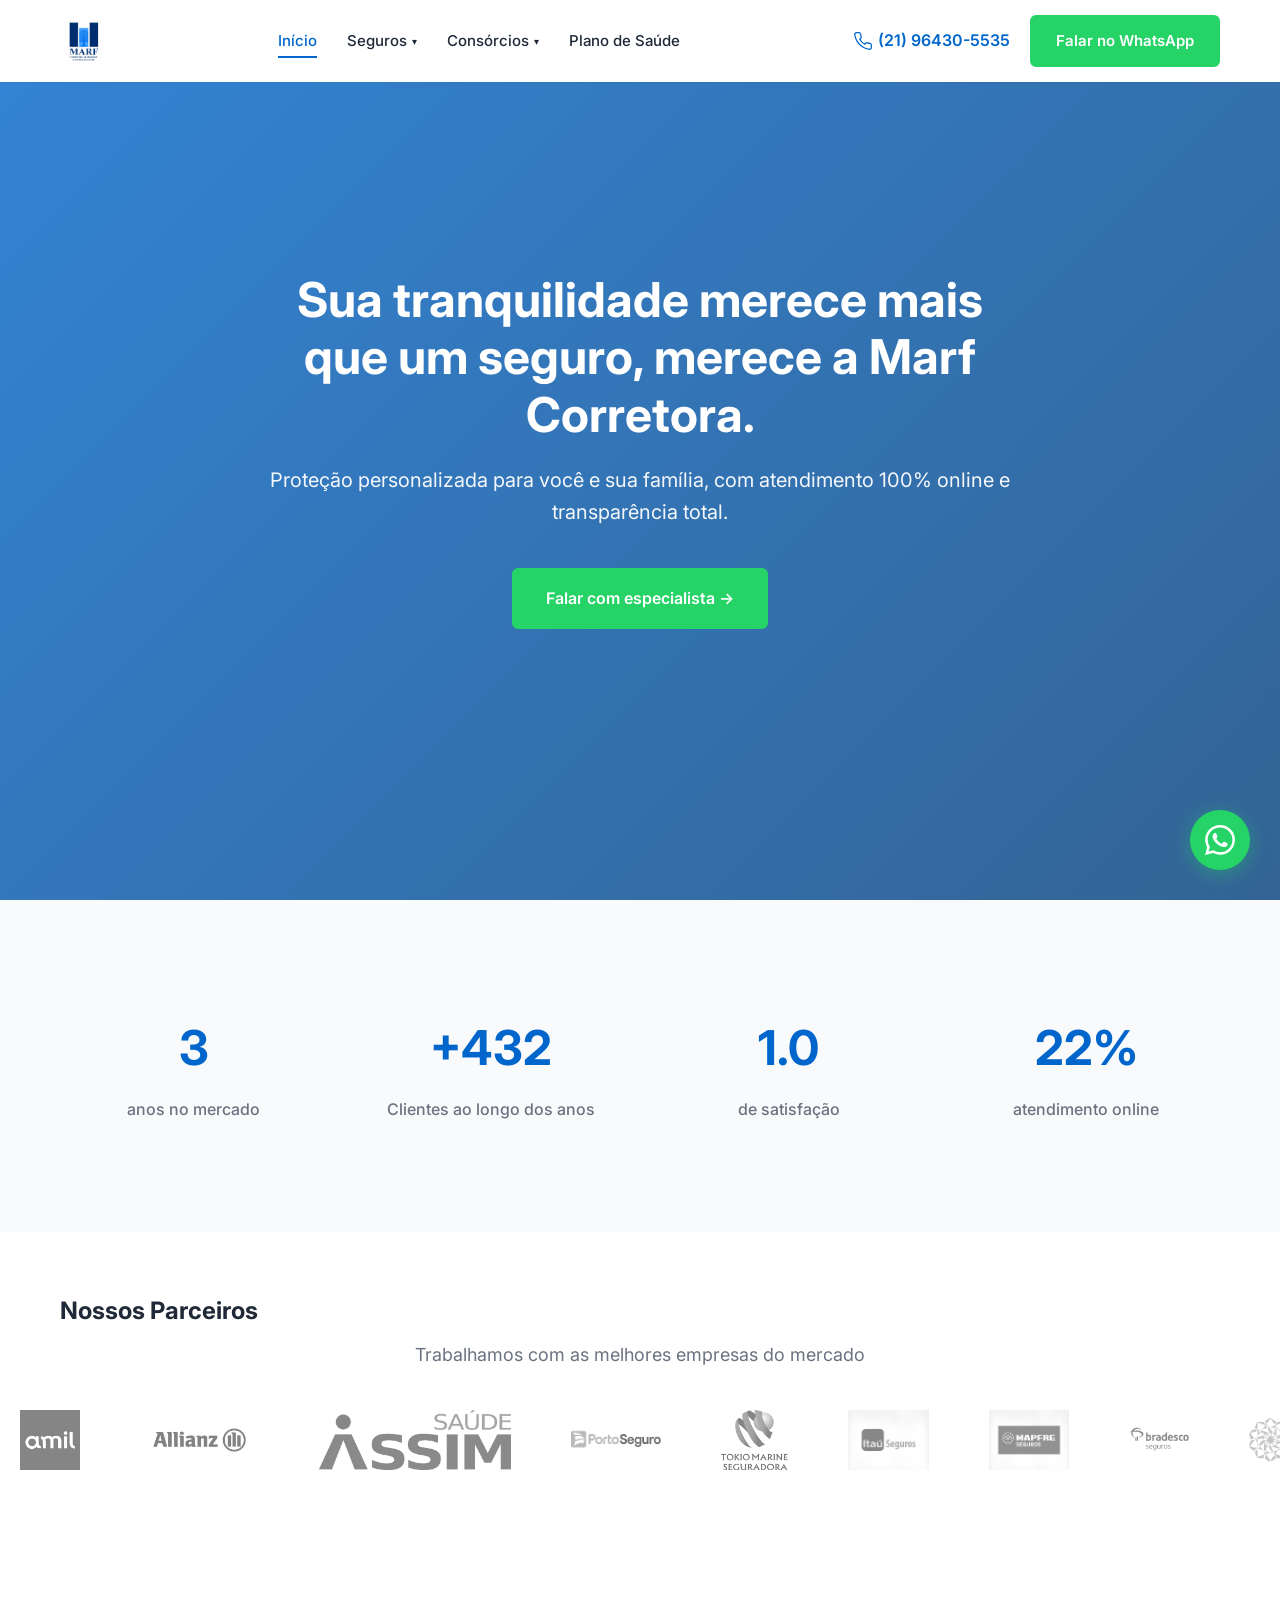
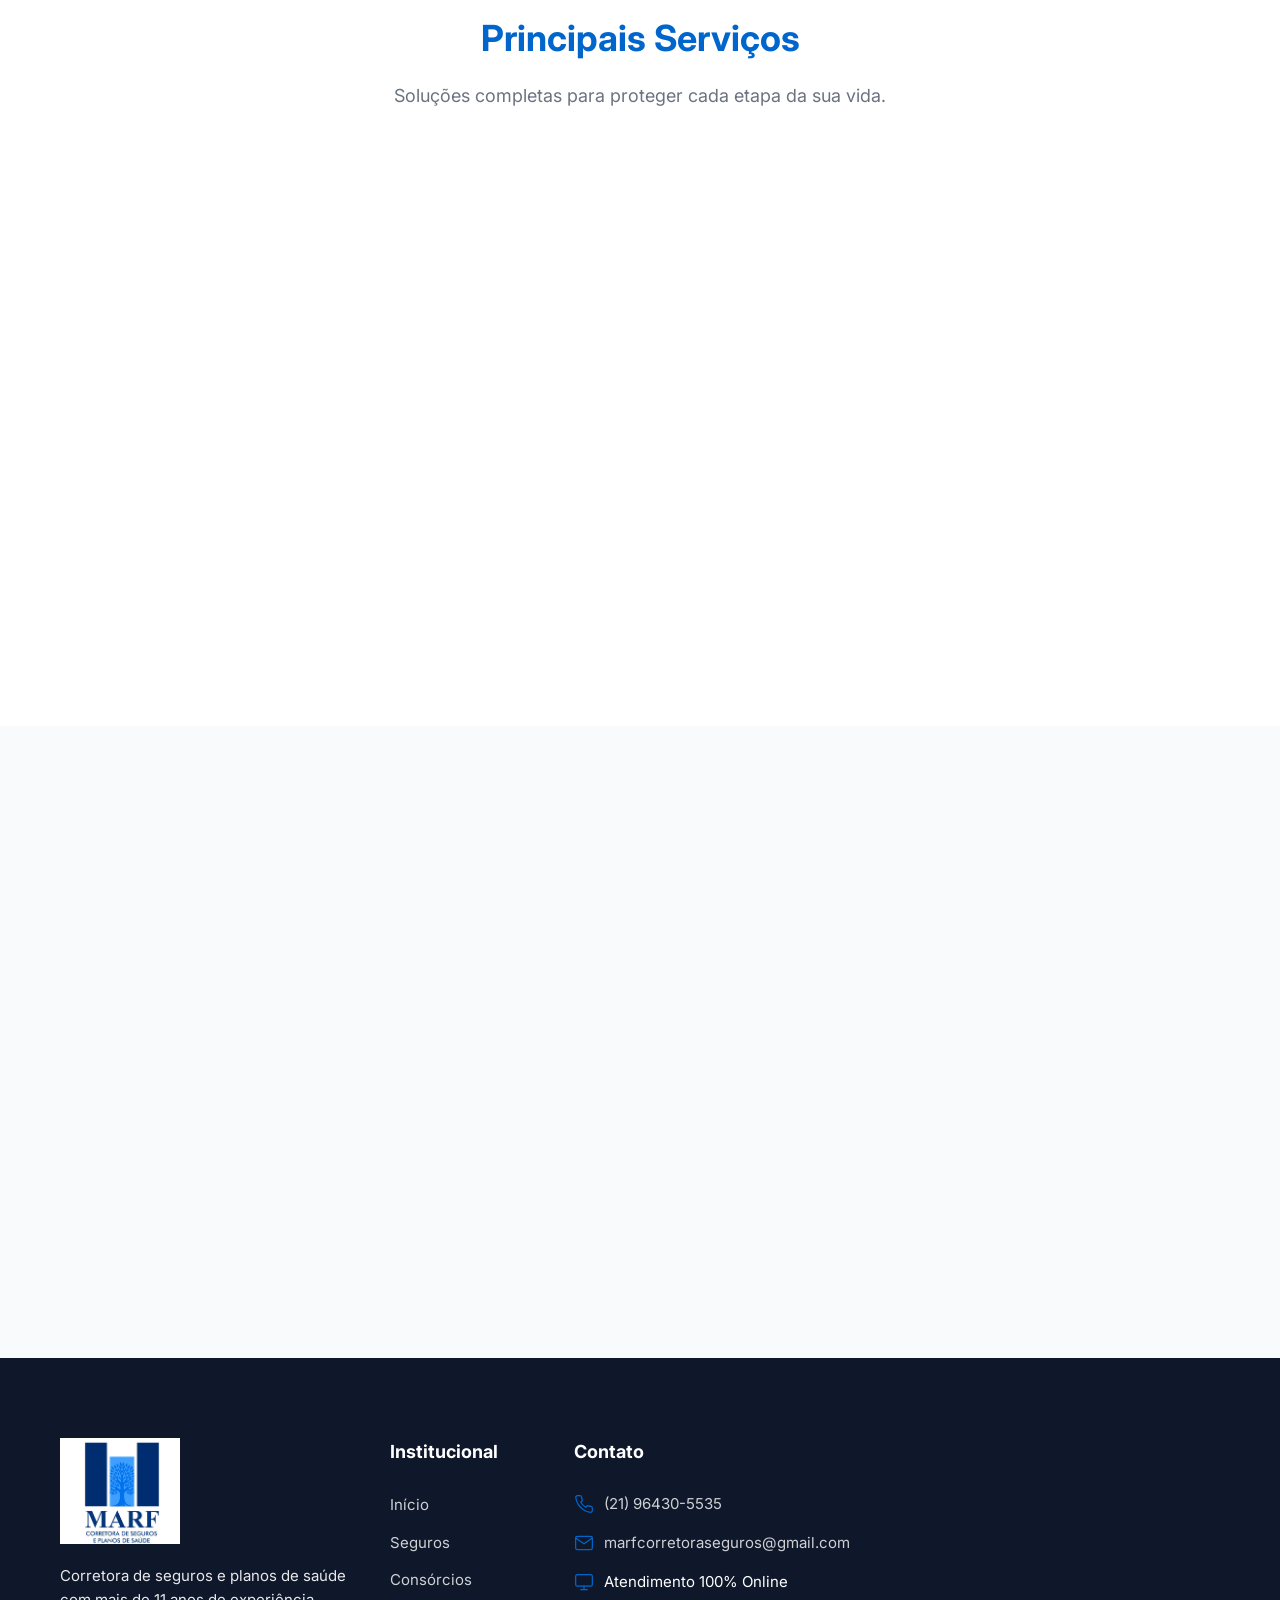
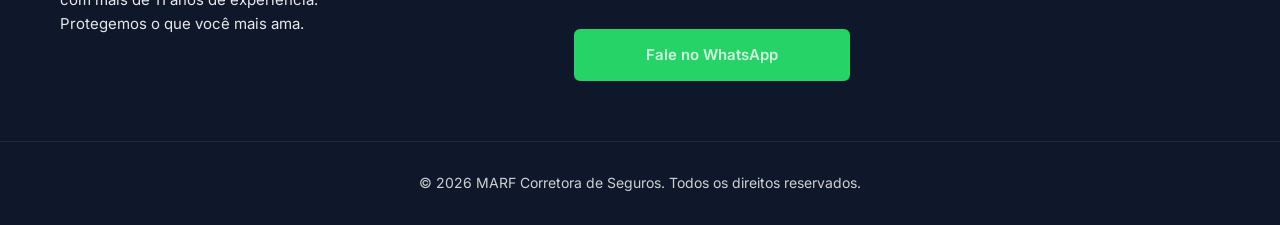
==== index.html @ c1956315 "Update print statement from 'Hello' to 'Goodbye'" ====
<!DOCTYPE html>
<html lang="pt-BR">
<head>
  <meta charset="UTF-8">
  <meta name="viewport" content="width=device-width, initial-scale=1.0">
  <meta name="description" content="MARF Corretora de Seguros - Proteção personalizada para você e sua família.">
  <title>MARF – Corretora de Seguros e Planos de Saúde</title>
  
  <!-- Favicons -->
  <link rel="icon" type="image/png" href="./favicons/favicon-96x96.png" sizes="96x96" />
  <link rel="icon" type="image/svg+xml" href="./favicons/favicon.svg" />
  <link rel="shortcut icon" href="./favicons/favicon.ico" />
  <link rel="apple-touch-icon" sizes="180x180" href="./favicons/apple-touch-icon.png" />
  <meta name="apple-mobile-web-app-title" content="MARF" />
  <link rel="manifest" href="./favicons/site.webmanifest" />
  
  <!-- Fonts & CSS -->
  <link rel="preconnect" href="https://fonts.googleapis.com">
  <link href="https://fonts.googleapis.com/css2?family=Inter:wght@400;500;600;700&display=swap" rel="stylesheet">
  <link rel="stylesheet" href="./style.css">
</head>
<body>

  <!-- ===== HEADER ===== -->
  <header class="header" id="main-header">
    <div class="header-container">
      <a href="./index.html" class="logo"><img src="./img/logo.png" alt="MARF Corretora de Seguros"></a>
      <nav class="main-nav">
        <ul class="nav-list">
          <li><a href="./index.html" class="active">Início</a></li>
          <li class="dropdown">
            <a href="#" class="dropdown-toggle">Seguros <span class="arrow">▾</span></a>
            <ul class="dropdown-menu">
              <li><a href="./seguros.html#auto">Auto</a></li>
              <li><a href="./seguros.html#moto">Moto</a></li>
              <li><a href="./seguros.html#residencial">Residencial</a></li>
              <li><a href="./seguros.html#vida">Vida</a></li>
            </ul>
          </li>
          <li class="dropdown">
            <a href="#" class="dropdown-toggle">Consórcios <span class="arrow">▾</span></a>
            <ul class="dropdown-menu">
              <li><a href="./consorcios.html#imoveis">Imóveis</a></li>
              <li><a href="./consorcios.html#automoveis">Automóveis</a></li>
              <li><a href="./consorcios.html#pesados">Pesados</a></li>
              <li><a href="./consorcios.html#servicos">Serviços</a></li>
            </ul>
          </li>
          <li><a href="./planos.html">Plano de Saúde</a></li>
        </ul>
      </nav>
      <div class="nav-actions">
        <a href="tel:+5521964305535" class="phone-link">
          <svg class="icon-svg small" viewBox="0 0 24 24"><path d="M22 16.92v3a2 2 0 0 1-2.18 2 19.79 19.79 0 0 1-8.63-3.07 19.5 19.5 0 0 1-6-6 19.79 19.79 0 0 1-3.07-8.67A2 2 0 0 1 4.11 2h3a2 2 0 0 1 2 1.72 12.84 12.84 0 0 0 .7 2.81 2 2 0 0 1-.45 2.11L8.09 9.91a16 16 0 0 0 6 6l1.27-1.27a2 2 0 0 1 2.11-.45 12.84 12.84 0 0 0 2.81.7A2 2 0 0 1 22 16.92z"/></svg>
          (21) 96430-5535
        </a>
        <a href="#" class="btn btn-whatsapp" data-wa>Falar no WhatsApp</a>
        <button class="hamburger" id="menu-toggle" aria-label="Menu"><span></span><span></span><span></span></button>
      </div>
    </div>
  </header>

  <!-- ===== HERO CAROUSEL ===== -->
  <section class="hero" id="hero">
    <div class="hero-carousel">
      <div class="carousel-slide active" style="background-image: url('https://images.unsplash.com/photo-1450101499163-c8848c66ca85?auto=format&fit=crop&w=1920&q=80');"></div>
      <div class="carousel-slide" style="background-image: url('https://images.unsplash.com/photo-1560518883-ce09059eeffa?auto=format&fit=crop&w=1920&q=80');"></div>
      <div class="carousel-slide" style="background-image: url('https://images.unsplash.com/photo-1576091160399-112ba8d25d1d?auto=format&fit=crop&w=1920&q=80');"></div>
    </div>
    <div class="hero-content">
      <h1>Sua tranquilidade merece mais que um seguro, merece a Marf Corretora.</h1>
      <p class="hero-sub">Proteção personalizada para você e sua família, com atendimento 100% online e transparência total.</p>
      <a href="#" class="btn btn-whatsapp btn-large" data-wa>Falar com especialista →</a>
    </div>
  </section>

  <!-- ===== STATS ===== -->
  <section class="section stats-section">
    <div class="container">
      <div class="stats-grid">
        <div class="stat-item animate-on-scroll"><span class="stat-number" data-count="11">0</span><span class="stat-label">anos no mercado</span></div>
        <div class="stat-item animate-on-scroll"><span class="stat-number" data-count="2000" data-prefix="+">0</span><span class="stat-label">Clientes ao longo dos anos</span></div>
        <div class="stat-item animate-on-scroll"><span class="stat-number" data-count="4.5">0</span><span class="stat-label">de satisfação</span></div>
        <div class="stat-item animate-on-scroll"><span class="stat-number" data-count="100" data-suffix="%">0</span><span class="stat-label">atendimento online</span></div>
      </div>
    </div>
  </section>

  <!-- ===== PARCEIROS CAROUSEL (CORRIGIDO: SEM DUPLICAÇÃO) ===== -->
  <section class="partners-section">
    <div class="container">
      <h2 class="animate-on-scroll" style="margin-bottom: 10px;">Nossos Parceiros</h2>
      <p class="section-sub animate-on-scroll" style="margin-bottom: 40px;">Trabalhamos com as melhores empresas do mercado</p>
    </div>
    <div class="partners-track">
      <!-- PRIMEIRA FILEIRA (16 logos) -->
      <img src="./img/parceiro-1.avif" alt="Parceiro 1" class="partner-logo" loading="lazy">
      <img src="./img/parceiro-2.avif" alt="Parceiro 2" class="partner-logo" loading="lazy">
      <img src="./img/parceiro-3.avif" alt="Parceiro 3" class="partner-logo" loading="lazy">
      <img src="./img/parceiro-4.avif" alt="Parceiro 4" class="partner-logo" loading="lazy">
      <img src="./img/parceiro-5.avif" alt="Parceiro 5" class="partner-logo" loading="lazy">
      <img src="./img/parceiro-6.avif" alt="Parceiro 6" class="partner-logo" loading="lazy">
      <img src="./img/parceiro-7.avif" alt="Parceiro 7" class="partner-logo" loading="lazy">
      <img src="./img/parceiro-8.avif" alt="Parceiro 8" class="partner-logo" loading="lazy">
      <img src="./img/parceiro-9.avif" alt="Parceiro 9" class="partner-logo" loading="lazy">
      <img src="./img/parceiro-10.avif" alt="Parceiro 10" class="partner-logo" loading="lazy">
      <img src="./img/parceiro-11.avif" alt="Parceiro 11" class="partner-logo" loading="lazy">
      <img src="./img/parceiro-12.avif" alt="Parceiro 12" class="partner-logo" loading="lazy">
      <img src="./img/parceiro-13.avif" alt="Parceiro 13" class="partner-logo" loading="lazy">
      <img src="./img/parceiro-14.avif" alt="Parceiro 14" class="partner-logo" loading="lazy">
      <img src="./img/parceiro-15.avif" alt="Parceiro 15" class="partner-logo" loading="lazy">
      <img src="./img/parceiro-16.avif" alt="Parceiro 16" class="partner-logo" loading="lazy">
      
      <!-- SEGUNDA FILEIRA DUPLICADA (Para o loop infinito funcionar) -->
      <img src="./img/parceiro-1.avif" alt="Parceiro 1" class="partner-logo" loading="lazy">
      <img src="./img/parceiro-2.avif" alt="Parceiro 2" class="partner-logo" loading="lazy">
      <img src="./img/parceiro-3.avif" alt="Parceiro 3" class="partner-logo" loading="lazy">
      <img src="./img/parceiro-4.avif" alt="Parceiro 4" class="partner-logo" loading="lazy">
      <img src="./img/parceiro-5.avif" alt="Parceiro 5" class="partner-logo" loading="lazy">
      <img src="./img/parceiro-6.avif" alt="Parceiro 6" class="partner-logo" loading="lazy">
      <img src="./img/parceiro-7.avif" alt="Parceiro 7" class="partner-logo" loading="lazy">
      <img src="./img/parceiro-8.avif" alt="Parceiro 8" class="partner-logo" loading="lazy">
      <img src="./img/parceiro-9.avif" alt="Parceiro 9" class="partner-logo" loading="lazy">
      <img src="./img/parceiro-10.avif" alt="Parceiro 10" class="partner-logo" loading="lazy">
      <img src="./img/parceiro-11.avif" alt="Parceiro 11" class="partner-logo" loading="lazy">
      <img src="./img/parceiro-12.avif" alt="Parceiro 12" class="partner-logo" loading="lazy">
      <img src="./img/parceiro-13.avif" alt="Parceiro 13" class="partner-logo" loading="lazy">
      <img src="./img/parceiro-14.avif" alt="Parceiro 14" class="partner-logo" loading="lazy">
      <img src="./img/parceiro-15.avif" alt="Parceiro 15" class="partner-logo" loading="lazy">
      <img src="./img/parceiro-16.avif" alt="Parceiro 16" class="partner-logo" loading="lazy">
    </div>
  </section>

  <!-- ===== PRINCIPAIS SERVIÇOS ===== -->
  <section class="section">
    <div class="container">
      <h2 class="animate-on-scroll">Principais Serviços</h2>
      <p class="section-sub animate-on-scroll">Soluções completas para proteger cada etapa da sua vida.</p>
      <div class="services-grid">
        <div class="service-card animate-on-scroll">
          <img src="https://images.unsplash.com/photo-1450101499163-c8848c66ca85?auto=format&fit=crop&w=600&q=80" alt="Seguros" class="service-card-img">
          <div class="service-card-content">
            <h3>Seguros</h3>
            <p>Proteção completa para seu patrimônio, família e negócios com as melhores coberturas do mercado.</p>
            <a href="./seguros.html" class="btn btn-outline btn-small">Conhecer Seguros</a>
          </div>
        </div>
        <div class="service-card animate-on-scroll">
          <img src="https://images.unsplash.com/photo-1576091160399-112ba8d25d1d?auto=format&fit=crop&w=600&q=80" alt="Planos de Saúde" class="service-card-img">
          <div class="service-card-content">
            <h3>Planos de Saúde</h3>
            <p>As melhores operadoras do mercado com planos individuais, familiares e empresariais sob medida.</p>
            <a href="./planos.html" class="btn btn-outline btn-small">Conhecer Planos</a>
          </div>
        </div>
        <div class="service-card animate-on-scroll">
          <img src="https://images.unsplash.com/photo-1560518883-ce09059eeffa?auto=format&fit=crop&w=600&q=80" alt="Consórcios" class="service-card-img">
          <div class="service-card-content">
            <h3>Consórcios</h3>
            <p>Realize seus sonhos de forma planejada, sem juros e com as melhores administradoras do país.</p>
            <a href="./consorcios.html" class="btn btn-outline btn-small">Conhecer Consórcios</a>
          </div>
        </div>
      </div>
    </div>
  </section>

  <!-- ===== NOSSOS PRODUTOS ===== -->
  <section class="section" style="background: var(--bg-light);">
    <div class="container">
      <h2 class="animate-on-scroll">Nossos Produtos</h2>
      <div class="products-grid">
        <div class="product-card animate-on-scroll">
          <img src="https://images.unsplash.com/photo-1549317661-bd32c8ce0db2?auto=format&fit=crop&w=400&q=80" alt="Auto">
          <div class="product-card-body">
            <h3>Auto</h3>
            <p>Proteção para carros de todos os anos.</p>
            <a href="./seguros.html#auto" class="btn btn-outline btn-small">Saiba mais</a>
          </div>
        </div>
        <div class="product-card animate-on-scroll">
          <img src="https://images.unsplash.com/photo-1558981403-c5f9899a28bc?auto=format&fit=crop&w=400&q=80" alt="Moto">
          <div class="product-card-body">
            <h3>Motos</h3>
            <p>Especialistas em proteção para duas rodas.</p>
            <a href="./seguros.html#moto" class="btn btn-outline btn-small">Saiba mais</a>
          </div>
        </div>
        <div class="product-card animate-on-scroll">
          <img src="https://images.unsplash.com/photo-1560518883-ce09059eeffa?auto=format&fit=crop&w=400&q=80" alt="Imóveis">
          <div class="product-card-body">
            <h3>Consórcio Imóveis</h3>
            <p>Formação de patrimônio sem juros.</p>
            <a href="./consorcios.html#imoveis" class="btn btn-outline btn-small">Saiba mais</a>
          </div>
        </div>
        <div class="product-card animate-on-scroll">
          <img src="https://images.unsplash.com/photo-1576091160399-112ba8d25d1d?auto=format&fit=crop&w=400&q=80" alt="Saúde">
          <div class="product-card-body">
            <h3>Planos de Saúde</h3>
            <p>Cuidado completo com sua família.</p>
            <a href="./planos.html" class="btn btn-outline btn-small">Saiba mais</a>
          </div>
        </div>
      </div>
    </div>
  </section>

  <!-- ===== FOOTER ===== -->
  <footer class="footer">
    <div class="footer-container">
      <div class="footer-col">
        <img src="./img/logo-white.png" alt="MARF" width="120" height="40" style="margin-bottom: 20px;">
        <p class="footer-desc">Corretora de seguros e planos de saúde com mais de 11 anos de experiência. Protegemos o que você mais ama.</p>
      </div>
      <div class="footer-col">
        <h4>Institucional</h4>
        <ul>
          <li><a href="./index.html">Início</a></li>
          <li><a href="./seguros.html">Seguros</a></li>
          <li><a href="./consorcios.html">Consórcios</a></li>
        </ul>
      </div>
      <div class="footer-col">
        <h4>Contato</h4>
        <ul class="footer-contact">
          <li>
            <svg class="icon-svg small" viewBox="0 0 24 24" stroke="white"><path d="M22 16.92v3a2 2 0 0 1-2.18 2 19.79 19.79 0 0 1-8.63-3.07 19.5 19.5 0 0 1-6-6 19.79 19.79 0 0 1-3.07-8.67A2 2 0 0 1 4.11 2h3a2 2 0 0 1 2 1.72 12.84 12.84 0 0 0 .7 2.81 2 2 0 0 1-.45 2.11L8.09 9.91a16 16 0 0 0 6 6l1.27-1.27a2 2 0 0 1 2.11-.45 12.84 12.84 0 0 0 2.81.7A2 2 0 0 1 22 16.92z"/></svg>
            <a href="tel:+5521964305535">(21) 96430-5535</a>
          </li>
          <li>
            <svg class="icon-svg small" viewBox="0 0 24 24" stroke="white"><path d="M4 4h16c1.1 0 2 .9 2 2v12c0 1.1-.9 2-2 2H4c-1.1 0-2-.9-2-2V6c0-1.1.9-2 2-2z"/><polyline points="22,6 12,13 2,6"/></svg>
            <a href="mailto:marfcorretoraseguros@gmail.com">marfcorretoraseguros@gmail.com</a>
          </li>
          <li>
            <svg class="icon-svg small" viewBox="0 0 24 24" stroke="white"><rect x="2" y="3" width="20" height="14" rx="2" ry="2"/><line x1="8" y1="21" x2="16" y2="21"/><line x1="12" y1="17" x2="12" y2="21"/></svg>
            <span>Atendimento 100% Online</span>
          </li>
        </ul>
        <a href="#" class="btn btn-whatsapp" data-wa style="margin-top: 20px; width: 100%;">Fale no WhatsApp</a>
      </div>
    </div>
    <div class="footer-bottom"><p>© 2026 MARF Corretora de Seguros. Todos os direitos reservados.</p></div>
  </footer>

  <!-- ===== WHATSAPP FLOAT ===== -->
  <a href="#" class="wa-float" id="wa-float" aria-label="Falar no WhatsApp">
    <svg width="30" height="30" viewBox="0 0 24 24" fill="white"><path d="M17.472 14.382c-.297-.149-1.758-.867-2.03-.967-.273-.099-.471-.148-.67.15-.197.297-.767.966-.94 1.164-.173.199-.347.223-.644.075-.297-.15-1.255-.463-2.39-1.475-.883-.788-1.48-1.761-1.653-2.059-.173-.297-.018-.458.13-.606.134-.133.298-.347.446-.52.149-.174.198-.298.298-.497.099-.198.05-.371-.025-.52-.075-.149-.669-1.612-.916-2.207-.242-.579-.487-.5-.669-.51-.173-.008-.371-.01-.57-.01-.198 0-.52.074-.792.372-.272.297-1.04 1.016-1.04 2.479 0 1.462 1.065 2.875 1.213 3.074.149.198 2.096 3.2 5.077 4.487.709.306 1.262.489 1.694.625.712.227 1.36.195 1.871.118.571-.085 1.758-.719 2.006-1.413.248-.694.248-1.289.173-1.413-.074-.124-.272-.198-.57-.347m-5.421 7.403h-.004a9.87 9.87 0 01-5.031-1.378l-.361-.214-3.741.982.998-3.648-.235-.374a9.86 9.86 0 01-1.51-5.26c.001-5.45 4.436-9.884 9.888-9.884 2.64 0 5.122 1.03 6.988 2.898a9.825 9.825 0 012.893 6.994c-.003 5.45-4.437 9.884-9.885 9.884m8.413-18.297A11.815 11.815 0 0012.05 0C5.495 0 .16 5.335.157 11.892c0 2.096.547 4.142 1.588 5.945L.057 24l6.305-1.654a11.882 11.882 0 005.683 1.448h.005c6.554 0 11.89-5.335 11.893-11.893a11.821 11.821 0 00-3.48-8.413z"/></svg>
  </a>

  <script src="./app.js"></script>
  <script src="./whatsapp.js"></script>
</body>
</html>
---- style.css ----
/* ===== VARIÁVEIS CSS ===== */
:root {
  --primary: #0066cc;
  --primary-dark: #003d7a;
  --primary-light: #e6f0fa;
  --text-dark: #1f2937;
  --text-medium: #4b5563;
  --text-light: #6b7280;
  --border: #e5e7eb;
  --border-light: #f3f4f6;
  --bg-light: #f8fafc;
  --white: #ffffff;
  --dark: #0f172a;
  --whatsapp: #25D366;
  --whatsapp-dark: #128C7E;
  
  --spacing-xs: 10px; --spacing-sm: 15px; --spacing-md: 20px;
  --spacing-lg: 30px; --spacing-xl: 40px; --spacing-2xl: 60px; --spacing-3xl: 80px;
  --radius-sm: 6px; --radius-md: 8px; --radius-lg: 12px; --radius-xl: 16px; --radius-full: 50%;
  --shadow-sm: 0 1px 2px rgba(0,0,0,0.05); --shadow-md: 0 4px 6px rgba(0,0,0,0.1);
  --shadow-lg: 0 10px 15px rgba(0,0,0,0.1); --shadow-xl: 0 20px 25px rgba(0,0,0,0.15);
  --shadow-whatsapp: 0 4px 20px rgba(37, 211, 102, 0.4);
  --transition-base: 0.3s ease; --transition-slow: 0.6s ease;
}

/* ===== RESET E BASE ===== */
* { margin: 0; padding: 0; box-sizing: border-box; }
html { scroll-behavior: smooth; }
body {
  font-family: 'Inter', -apple-system, BlinkMacSystemFont, 'Segoe UI', sans-serif;
  line-height: 1.6; color: var(--text-dark); overflow-x: hidden; -webkit-font-smoothing: antialiased;
}
.container { max-width: 1200px; margin: 0 auto; padding: 0 var(--spacing-md); }
img { max-width: 100%; height: auto; display: block; }

.icon-svg {
  width: 48px; height: 48px; stroke: var(--primary); stroke-width: 1.5;
  fill: none; stroke-linecap: round; stroke-linejoin: round;
  margin: 0 auto var(--spacing-md); display: block;
}
.icon-svg.small { width: 20px; height: 20px; margin: 0; }

/* ===== HEADER ===== */
.header {
  position: fixed; top: 0; left: 0; right: 0; background: var(--white);
  box-shadow: var(--shadow-sm); z-index: 1000; transition: all var(--transition-base);
}
.header.scrolled { box-shadow: var(--shadow-lg); }
.header-container {
  max-width: 1200px; margin: 0 auto; padding: var(--spacing-sm) var(--spacing-md);
  display: flex; align-items: center; justify-content: space-between;
}
.logo img { height: 40px; width: auto; transition: transform var(--transition-base); }
.logo img:hover { transform: scale(1.05); }

/* ===== NAVEGAÇÃO ===== */
.main-nav { display: flex; align-items: center; }
.nav-list { display: flex; list-style: none; gap: var(--spacing-lg); align-items: center; }
.nav-list > li > a {
  text-decoration: none; color: var(--text-dark); font-weight: 500; font-size: 15px;
  transition: color var(--transition-base); position: relative; padding: 8px 0;
}
.nav-list > li > a:hover, .nav-list > li > a.active { color: var(--primary); }
.nav-list > li > a.active::after {
  content: ''; position: absolute; bottom: 0; left: 0; right: 0; height: 2px;
  background: var(--primary); animation: slideIn 0.3s ease;
}
@keyframes slideIn { from { transform: scaleX(0); } to { transform: scaleX(1); } }

/* ===== DROPDOWN ===== */
.dropdown { position: relative; }
.dropdown-toggle {
  cursor: pointer; display: flex; align-items: center; gap: 5px;
  text-decoration: none; color: var(--text-dark); font-weight: 500; font-size: 15px;
  transition: color var(--transition-base); padding: 8px 0;
}
.dropdown-toggle:hover { color: var(--primary); }
.arrow { font-size: 10px; transition: transform var(--transition-base); }
.dropdown.active .arrow { transform: rotate(180deg); }
.dropdown-menu {
  position: absolute; top: 100%; left: 0; background: var(--white);
  min-width: 220px; box-shadow: var(--shadow-xl); border-radius: var(--radius-md);
  opacity: 0; visibility: hidden; transform: translateY(-10px);
  transition: all var(--transition-base); margin-top: var(--spacing-xs);
  border: 1px solid var(--border); overflow: hidden; z-index: 1000;
}
.dropdown.active .dropdown-menu { opacity: 1; visibility: visible; transform: translateY(0); }
.dropdown-menu li { list-style: none; border-bottom: 1px solid var(--border-light); }
.dropdown-menu li:last-child { border-bottom: none; }
.dropdown-menu a {
  display: block; padding: 12px 20px; color: var(--text-dark); font-size: 14px;
  text-decoration: none; transition: all var(--transition-base);
}
.dropdown-menu a:hover { background: var(--bg-light); color: var(--primary); padding-left: 25px; }
@media (min-width: 969px) {
  .dropdown:hover .dropdown-menu { opacity: 1; visibility: visible; transform: translateY(0); }
}

/* ===== NAV ACTIONS & BOTÕES ===== */
.nav-actions { display: flex; align-items: center; gap: var(--spacing-md); }
.phone-link {
  color: var(--primary); text-decoration: none; font-weight: 600; font-size: 16px;
  display: flex; align-items: center; gap: 5px; transition: color var(--transition-base);
}
.phone-link:hover { color: var(--primary-dark); }
.btn {
  display: inline-flex; align-items: center; justify-content: center;
  padding: 12px 24px; border-radius: var(--radius-sm); text-decoration: none;
  font-weight: 600; font-size: 15px; transition: all var(--transition-base);
  border: 2px solid transparent; cursor: pointer; gap: 8px;
}
.btn-whatsapp { background: var(--whatsapp); color: var(--white); border-color: var(--whatsapp); }
.btn-whatsapp:hover { background: var(--whatsapp-dark); border-color: var(--whatsapp-dark); transform: translateY(-2px); box-shadow: var(--shadow-whatsapp); }
.btn-outline { background: transparent; color: var(--primary); border-color: var(--primary); }
.btn-outline:hover { background: var(--primary); color: var(--white); }
.btn-large { padding: 16px 32px; font-size: 16px; }
.btn-small { padding: 8px 16px; font-size: 14px; }

/* ===== HAMBURGER ===== */
.hamburger {
  display: none; flex-direction: column; gap: 5px; background: none; border: none;
  cursor: pointer; padding: 5px; z-index: 1001;
}
.hamburger span {
  display: block; width: 25px; height: 3px; background: var(--text-dark);
  transition: all var(--transition-base); border-radius: 3px;
}
.hamburger.open span:nth-child(1) { transform: rotate(45deg) translate(5px, 5px); }
.hamburger.open span:nth-child(2) { opacity: 0; }
.hamburger.open span:nth-child(3) { transform: rotate(-45deg) translate(7px, -6px); }

/* ===== HERO CAROUSEL ===== */
.hero {
  position: relative; height: 100vh; min-height: 600px;
  display: flex; align-items: center; justify-content: center;
  text-align: center; color: var(--white); overflow: hidden;
}
.hero-carousel {
  position: absolute; top: 0; left: 0; width: 100%; height: 100%;
}
.carousel-slide {
  position: absolute; top: 0; left: 0; width: 100%; height: 100%;
  opacity: 0; transition: opacity 1s ease-in-out;
  background-size: cover; background-position: center;
}
.carousel-slide::after {
  content: ''; position: absolute; top: 0; left: 0; right: 0; bottom: 0;
  background: linear-gradient(135deg, rgba(0,102,204,0.8) 0%, rgba(0,61,122,0.8) 100%);
}
.carousel-slide.active { opacity: 1; }
.hero-content { position: relative; z-index: 2; max-width: 800px; padding: 0 var(--spacing-md); animation: fadeInUp 0.8s ease; }
@keyframes fadeInUp { from { opacity: 0; transform: translateY(30px); } to { opacity: 1; transform: translateY(0); } }
.hero h1 { font-size: 48px; font-weight: 700; margin-bottom: var(--spacing-md); line-height: 1.2; }
.hero-sub { font-size: 20px; margin-bottom: var(--spacing-xl); opacity: 0.95; }

/* ===== PAGE HERO ===== */
.page-hero {
  position: relative; height: 400px; display: flex; align-items: center; justify-content: center;
  text-align: center; color: var(--white); background: linear-gradient(135deg, var(--primary) 0%, var(--primary-dark) 100%);
  margin-top: 70px; overflow: hidden;
}
.page-hero-bg {
  position: absolute; top: 0; left: 0; width: 100%; height: 100%;
  background-size: cover; background-position: center; opacity: 0.3;
}
.page-hero h1 { font-size: 48px; font-weight: 700; margin-bottom: var(--spacing-sm); position: relative; z-index: 1; }
.page-hero p { font-size: 20px; opacity: 0.95; position: relative; z-index: 1; max-width: 700px; margin: 0 auto; }

/* ===== SEÇÕES ===== */
.section { padding: var(--spacing-3xl) 0; scroll-margin-top: 100px; }
.section h2 { font-size: 36px; font-weight: 700; text-align: center; margin-bottom: var(--spacing-sm); color: var(--primary); }
.section-sub { text-align: center; font-size: 18px; color: var(--text-light); margin-bottom: 50px; max-width: 600px; margin-left: auto; margin-right: auto; }
.section-title { font-size: 28px; font-weight: 700; margin: var(--spacing-2xl) 0 var(--spacing-lg); color: var(--text-dark); text-align: center; }

/* ===== STATS ===== */
.stats-section { background: var(--bg-light); }
.stats-grid { display: grid; grid-template-columns: repeat(4, 1fr); gap: var(--spacing-lg); text-align: center; }
.stat-item { padding: var(--spacing-lg) var(--spacing-md); }
.stat-number { display: block; font-size: 48px; font-weight: 700; color: var(--primary); margin-bottom: var(--spacing-xs); }
.stat-label { font-size: 16px; color: var(--text-light); font-weight: 500; }

/* ===== PARCEIROS CAROUSEL (Infinito) ===== */
.partners-section { background: var(--white); padding: var(--spacing-2xl) 0; overflow: hidden; }
.partners-track {
  display: flex; gap: var(--spacing-2xl); width: max-content;
  animation: scrollPartners 25s linear infinite;
}
.partners-track:hover { animation-play-state: paused; }
@keyframes scrollPartners {
  0% { transform: translateX(0); }
  100% { transform: translateX(-50%); }
}
.partner-logo { height: 50px; width: auto; opacity: 0.6; transition: opacity var(--transition-base); filter: grayscale(100%); }
.partner-logo:hover { opacity: 1; filter: grayscale(0%); }

/* ===== SERVIÇOS (3 Cards Grandes) ===== */
.services-grid { display: grid; grid-template-columns: repeat(3, 1fr); gap: var(--spacing-lg); }
.service-card {
  background: var(--white); border-radius: var(--radius-lg); overflow: hidden;
  box-shadow: var(--shadow-md); transition: transform var(--transition-base), box-shadow var(--transition-base);
  border: 1px solid var(--border);
}
.service-card:hover { transform: translateY(-8px); box-shadow: var(--shadow-xl); }
.service-card-img { height: 200px; width: 100%; object-fit: cover; }
.service-card-content { padding: var(--spacing-xl); text-align: center; }
.service-card h3 { font-size: 24px; margin-bottom: var(--spacing-sm); color: var(--primary); }
.service-card p { color: var(--text-medium); margin-bottom: var(--spacing-lg); line-height: 1.6; }

/* ===== PRODUTOS (Grade Detalhada com Imagens) ===== */
.products-grid { display: grid; grid-template-columns: repeat(auto-fit, minmax(250px, 1fr)); gap: var(--spacing-lg); margin-top: 50px; }
.product-card {
  background: var(--white); border-radius: var(--radius-lg); border: 1px solid var(--border);
  overflow: hidden; transition: all var(--transition-base);
}
.product-card:hover { border-color: var(--primary); transform: translateY(-5px); box-shadow: var(--shadow-lg); }
.product-card img { width: 100%; height: 160px; object-fit: cover; }
.product-card-body { padding: var(--spacing-lg); text-align: center; }
.product-card h3 { font-size: 18px; margin-bottom: var(--spacing-xs); color: var(--text-dark); }
.product-card p { font-size: 14px; color: var(--text-light); margin-bottom: var(--spacing-md); line-height: 1.5; }

/* ===== HOW IT WORKS ===== */
.how-section { background: var(--bg-light); }
.steps-grid { display: grid; grid-template-columns: repeat(4, 1fr); gap: var(--spacing-lg); margin-bottom: 50px; }
.step-item { text-align: center; position: relative; }
.step-item:not(:last-child)::after {
  content: '→'; position: absolute; right: -20px; top: 30px;
  font-size: 24px; color: var(--primary); opacity: 0.5;
}
.step-number {
  display: flex; align-items: center; justify-content: center;
  width: 60px; height: 60px; background: var(--primary); color: var(--white);
  font-size: 24px; font-weight: 700; border-radius: var(--radius-full);
  margin: 0 auto var(--spacing-md); transition: transform var(--transition-base);
}
.step-item:hover .step-number { transform: scale(1.1) rotate(5deg); }
.step-item h3 { font-size: 20px; margin-bottom: var(--spacing-xs); color: var(--text-dark); }
.step-item p { color: var(--text-light); font-size: 15px; }
.cta-center { text-align: center; }

/* ===== TWO COLUMN LAYOUT & TABLES ===== */
.two-column-layout { display: grid; grid-template-columns: 1fr 1fr; gap: var(--spacing-2xl); align-items: center; margin: var(--spacing-2xl) 0; }
.two-column-layout.reverse { direction: rtl; }
.two-column-layout.reverse > * { direction: ltr; }
.two-column-content h3 { font-size: 32px; font-weight: 700; margin-bottom: var(--spacing-md); color: var(--primary); }
.two-column-content .subtitle { font-size: 18px; color: var(--text-medium); margin-bottom: var(--spacing-lg); line-height: 1.6; }
.two-column-content h4 { font-size: 20px; color: var(--primary-dark); margin: var(--spacing-lg) 0 var(--spacing-md); }
.two-column-content ul { list-style: none; margin-bottom: var(--spacing-lg); }
.two-column-content li {
  font-size: 15px; color: var(--text-medium); margin-bottom: var(--spacing-xs);
  padding-left: 25px; position: relative; line-height: 1.6;
}
.two-column-content li::before { content: '✓'; position: absolute; left: 0; color: var(--primary); font-weight: bold; }

.simulation-table {
  background: var(--primary-dark); border-radius: var(--radius-lg);
  overflow: hidden; margin: var(--spacing-lg) 0; box-shadow: var(--shadow-lg);
}
.simulation-table-header {
  display: grid; grid-template-columns: 1fr 1fr; background: rgba(0,0,0,0.2);
  padding: var(--spacing-md) var(--spacing-lg); font-weight: 700; color: var(--white);
  font-size: 14px; text-transform: uppercase; letter-spacing: 0.5px;
}
.simulation-table-row {
  display: grid; grid-template-columns: 1fr 1fr; padding: var(--spacing-md) var(--spacing-lg);
  border-bottom: 1px solid rgba(255,255,255,0.1); color: var(--white); font-size: 16px;
  transition: background var(--transition-base);
}
.simulation-table-row:last-child { border-bottom: none; }
.simulation-table-row:hover { background: rgba(255,255,255,0.1); }
.simulation-table-row strong { font-weight: 700; }

/* ===== CARROSSEL DE IMAGENS (Seguros) ===== */
.image-carousel {
  position: relative; width: 100%; border-radius: var(--radius-lg); overflow: hidden; box-shadow: var(--shadow-xl);
}
.carousel-img {
  width: 100%; height: 400px; object-fit: cover; display: none;
}
.carousel-img.active { display: block; animation: fadeIn 0.5s ease; }
@keyframes fadeIn { from { opacity: 0; } to { opacity: 1; } }
.carousel-dots {
  position: absolute; bottom: 20px; left: 50%; transform: translateX(-50%);
  display: flex; gap: 10px;
}
.carousel-dot {
  width: 12px; height: 12px; border-radius: 50%; background: rgba(255,255,255,0.5);
  cursor: pointer; transition: background var(--transition-base);
}
.carousel-dot.active { background: var(--white); }

/* ===== FOOTER ===== */
.footer { background: var(--dark); color: var(--white); padding: var(--spacing-3xl) 0 0; }
.footer-container {
  max-width: 1200px; margin: 0 auto; padding: 0 var(--spacing-md);
  display: grid; grid-template-columns: 2fr 1fr 1fr 1fr 1fr; gap: var(--spacing-xl); margin-bottom: var(--spacing-2xl);
}
.footer-desc { font-size: 15px; line-height: 1.6; opacity: 0.9; margin-bottom: 25px; }
.footer-social { display: flex; gap: var(--spacing-sm); }
.footer-social a {
  width: 40px; height: 40px; background: rgba(255,255,255,0.1);
  border-radius: var(--radius-full); display: flex; align-items: center; justify-content: center;
  transition: all var(--transition-base);
}
.footer-social a:hover { background: var(--primary); transform: translateY(-3px); }
.footer-col h4 { font-size: 18px; margin-bottom: 25px; color: var(--white); }
.footer-col ul { list-style: none; }
.footer-col li { margin-bottom: 12px; }
.footer-col a { color: rgba(255,255,255,0.8); text-decoration: none; font-size: 15px; transition: color var(--transition-base); }
.footer-col a:hover { color: var(--primary); }
.footer-contact li { display: flex; align-items: center; gap: var(--spacing-xs); margin-bottom: var(--spacing-sm); font-size: 15px; }
.footer-bottom { border-top: 1px solid rgba(255,255,255,0.1); padding: var(--spacing-lg) var(--spacing-md); text-align: center; font-size: 14px; opacity: 0.8; }

/* ===== WHATSAPP FLOAT ===== */
.wa-float {
  position: fixed; bottom: 30px; right: 30px; width: 60px; height: 60px;
  background: var(--whatsapp); border-radius: var(--radius-full);
  display: flex; align-items: center; justify-content: center;
  box-shadow: var(--shadow-whatsapp); z-index: 999;
  transition: all var(--transition-base); animation: pulse 2s infinite;
}
@keyframes pulse {
  0%, 100% { box-shadow: var(--shadow-whatsapp); }
  50% { box-shadow: 0 6px 30px rgba(37, 211, 102, 0.6); }
}
.wa-float:hover { transform: scale(1.1); box-shadow: 0 6px 30px rgba(37, 211, 102, 0.6); animation: none; }

/* ===== ANIMAÇÕES ===== */
.animate-on-scroll { opacity: 0; transform: translateY(30px); transition: opacity var(--transition-slow), transform var(--transition-slow); }
.animate-on-scroll.animated { opacity: 1; transform: translateY(0); }

/* ===== RESPONSIVIDADE ===== */
@media (max-width: 1024px) {
  .nav-list { gap: var(--spacing-md); }
  .stats-grid { grid-template-columns: repeat(2, 1fr); }
  .services-grid { grid-template-columns: repeat(2, 1fr); }
  .steps-grid { grid-template-columns: repeat(2, 1fr); }
  .step-item:not(:last-child)::after { display: none; }
  .footer-container { grid-template-columns: repeat(3, 1fr); }
  .hero h1, .page-hero h1 { font-size: 40px; }
  .two-column-layout { grid-template-columns: 1fr; }
  .two-column-layout.reverse { direction: ltr; }
}

@media (max-width: 768px) {
  .hamburger { display: flex; }
  .main-nav {
    position: fixed; top: 70px; right: -100%; width: 280px; max-width: 80%;
    height: calc(100vh - 70px); background: var(--white); box-shadow: -5px 0 25px rgba(0,0,0,0.2);
    transition: right var(--transition-base); z-index: 999; overflow-y: auto;
  }
  .nav-open .main-nav { right: 0; }
  .nav-list { flex-direction: column; align-items: stretch; gap: 0; }
  .nav-list::before {
    content: ''; display: block; padding: var(--spacing-lg) var(--spacing-md) var(--spacing-md);
    background: url('./img/logo.png') center/contain no-repeat; height: 80px;
    border-bottom: 1px solid var(--border-light); margin-bottom: var(--spacing-xs);
  }
  .nav-list > li { width: 100%; border-bottom: 1px solid var(--border-light); }
  .nav-list > li > a, .dropdown-toggle { display: flex; justify-content: space-between; align-items: center; padding: var(--spacing-sm) var(--spacing-md); font-size: 16px; }
  .nav-actions { position: fixed; top: var(--spacing-sm); right: 50px; z-index: 1000; }
  .nav-actions .phone-link, .nav-actions .btn-whatsapp { display: none; }
  .dropdown-menu {
    position: static; opacity: 1; visibility: visible; transform: none; box-shadow: none; border: none;
    border-left: 3px solid var(--primary); margin: 0; max-height: 0; overflow: hidden;
    transition: max-height var(--transition-base); background: var(--bg-light);
  }
  .dropdown.active .dropdown-menu { max-height: 500px; }
  .section { padding: var(--spacing-2xl) 0; }
  .section h2 { font-size: 28px; }
  .hero, .page-hero { min-height: 400px; height: auto; padding: var(--spacing-3xl) 0; }
  .hero h1, .page-hero h1 { font-size: 32px; }
  .stat-number { font-size: 36px; }
  .services-grid, .products-grid { grid-template-columns: 1fr; }
  .footer-container { grid-template-columns: 1fr; }
  .simulation-table-header, .simulation-table-row { grid-template-columns: 1fr; gap: var(--spacing-xs); }
  .carousel-img { height: 250px; }
}

@media (max-width: 480px) {
  .header-container { padding: var(--spacing-xs) var(--spacing-sm); }
  .logo img { height: 32px; }
  .hero h1, .page-hero h1 { font-size: 26px; }
  .btn-large { padding: 14px 24px; font-size: 15px; }
  .section h2 { font-size: 24px; }
  .stat-number { font-size: 32px; }
  .wa-float { width: 50px; height: 50px; bottom: var(--spacing-md); right: var(--spacing-md); }
}

@media (prefers-reduced-motion: reduce) {
  *, *::before, *::after {
    animation-duration: 0.01ms !important; animation-iteration-count: 1 !important; transition-duration: 0.01ms !important;
  }
  .animate-on-scroll { opacity: 1; transform: none; }
}
a:focus, button:focus { outline: 2px solid var(--primary); outline-offset: 2px; }

/* ===== PARCEIROS CAROUSEL (Infinito) ===== */
.partners-section {
  background: var(--white);
  padding: var(--spacing-2xl) 0;
  overflow: hidden; /* Esconde o que está fora da tela */
}

.partners-track {
  display: flex;
  gap: var(--spacing-2xl); /* Espaço entre logos */
  width: max-content; /* Largura baseada no conteúdo */
  animation: scrollPartners 30s linear infinite; /* Animação contínua */
  padding: 0 var(--spacing-md);
}

.partners-track:hover {
  animation-play-state: paused; /* Pausa ao passar o mouse */
}

@keyframes scrollPartners {
  0% {
    transform: translateX(0);
  }
  100% {
    transform: translateX(-50%); /* Move metade para criar loop perfeito */
  }
}

.partner-logo {
  height: 60px; /* Altura fixa */
  width: auto; /* Largura proporcional */
  opacity: 0.6;
  transition: all var(--transition-base);
  filter: grayscale(100%); /* Preto e branco */
}

.partner-logo:hover {
  opacity: 1;
  filter: grayscale(0%); /* Cor original ao passar o mouse */
  transform: scale(1.1); /* Aumenta um pouco */
}

/* Responsividade */
@media (max-width: 768px) {
  .partner-logo {
    height: 50px; /* Menor no mobile */
  }
  
  .partners-track {
    gap: var(--spacing-xl); /* Menos espaço entre logos */
    animation-duration: 20s; /* Mais rápido no mobile */
  }
}

@media (max-width: 480px) {
  .partner-logo {
    height: 40px; /* Ainda menor em telas pequenas */
  }
}
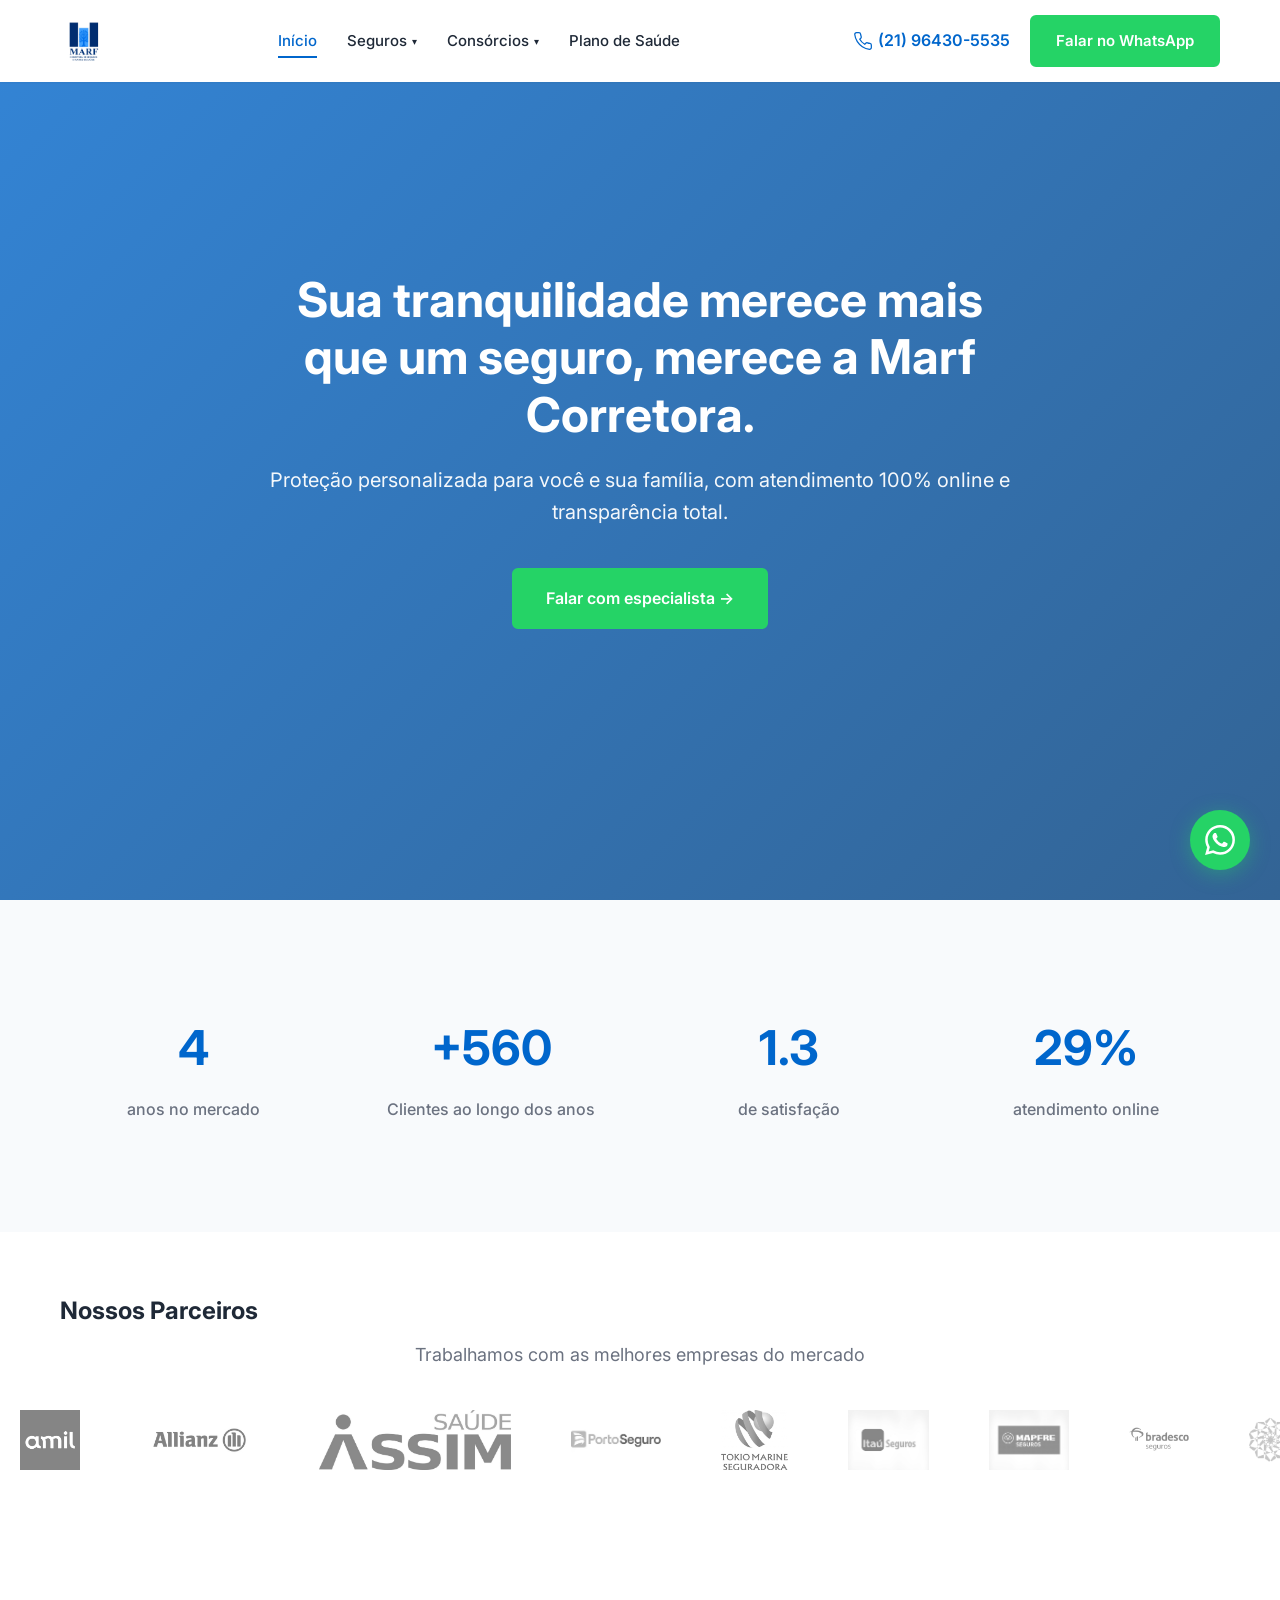
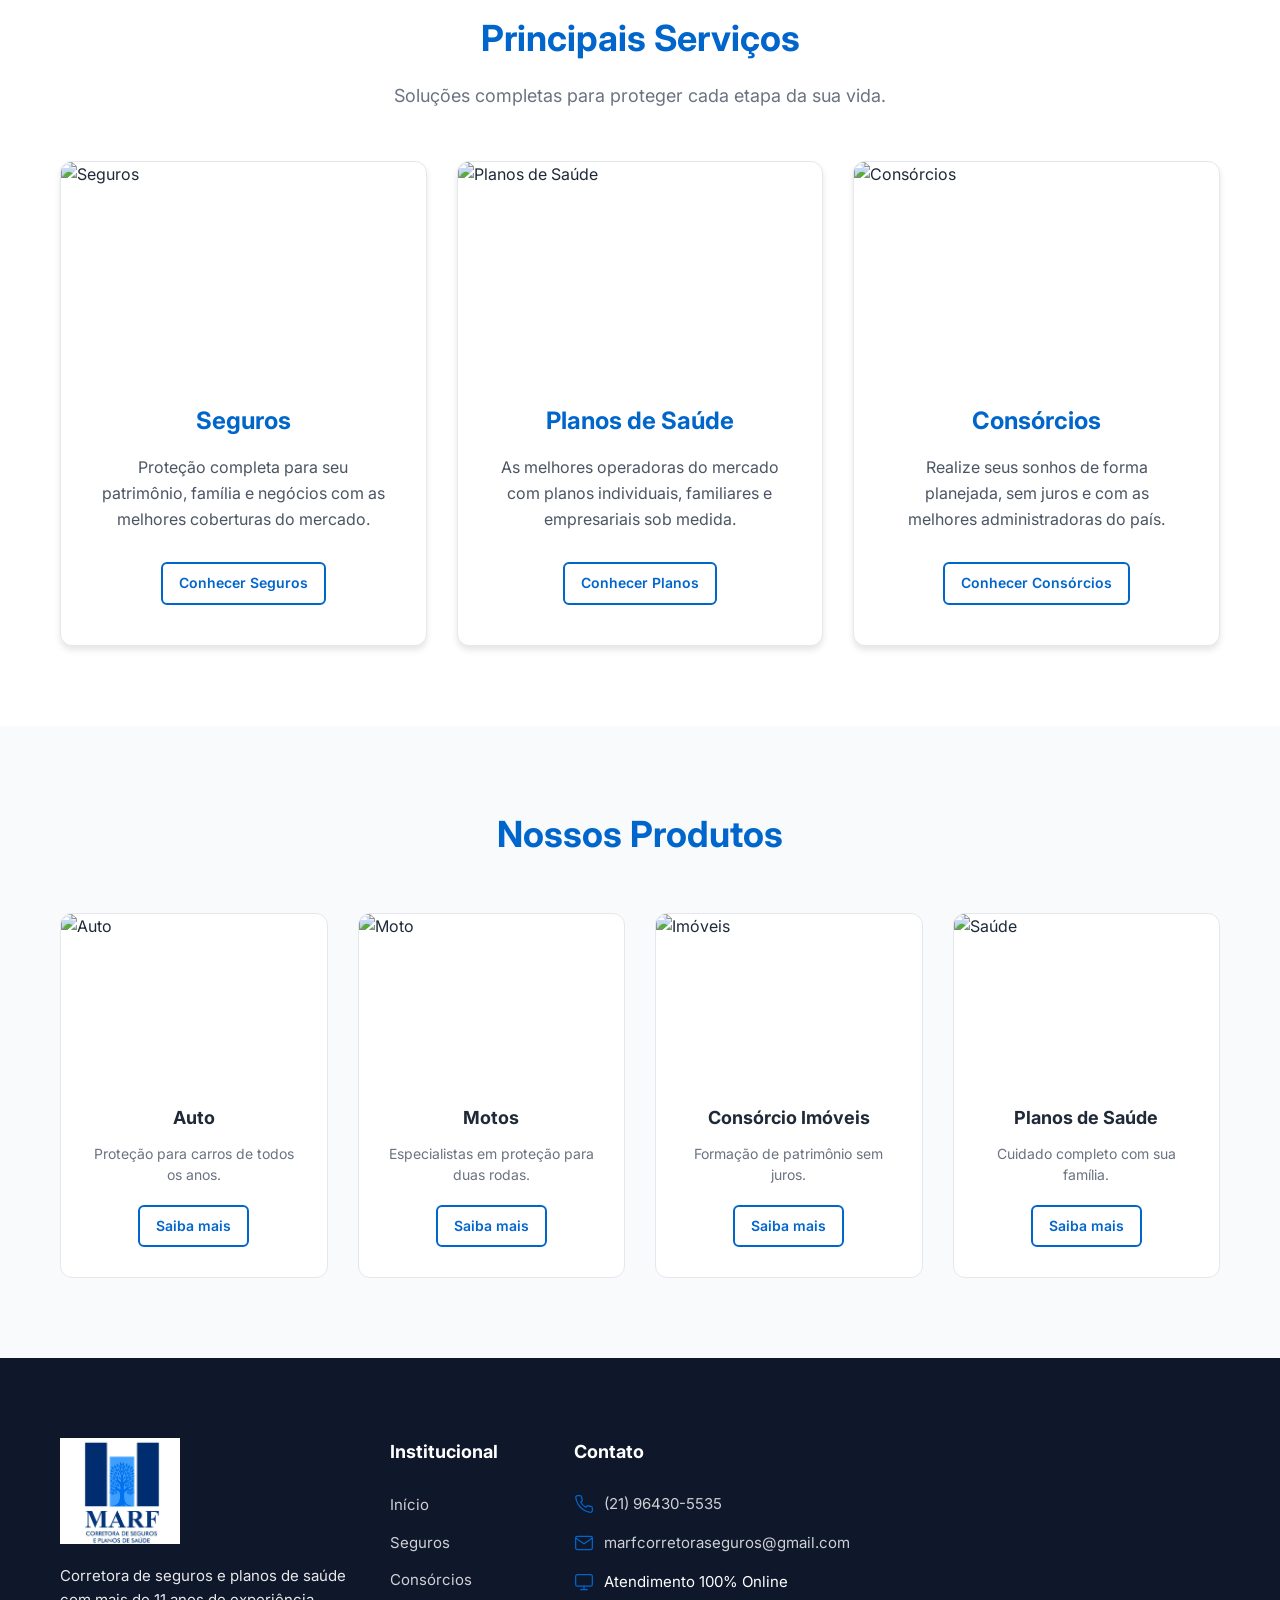
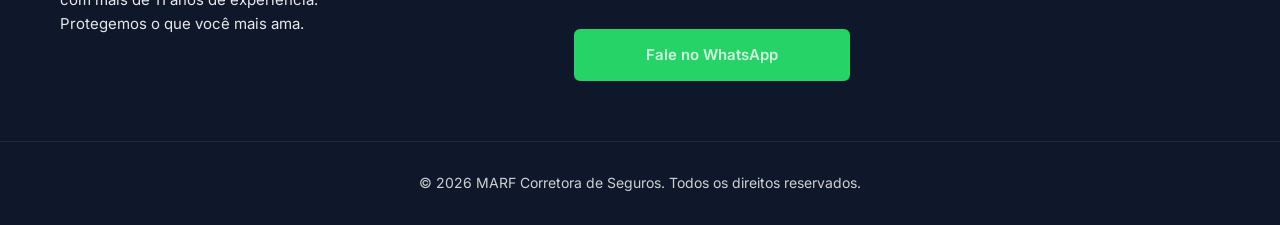
==== commit 458c0dc8: "Update print statement from 'Hello' to 'Goodbye'" ====
--- a/index.html
+++ b/index.html
@@ -86,51 +86,56 @@
     </div>
   </section>
 
-  <!-- ===== PARCEIROS CAROUSEL (CORRIGIDO: SEM DUPLICAÇÃO) ===== -->
-  <section class="partners-section">
-    <div class="container">
-      <h2 class="animate-on-scroll" style="margin-bottom: 10px;">Nossos Parceiros</h2>
-      <p class="section-sub animate-on-scroll" style="margin-bottom: 40px;">Trabalhamos com as melhores empresas do mercado</p>
-    </div>
-    <div class="partners-track">
-      <!-- PRIMEIRA FILEIRA (16 logos) -->
-      <img src="./img/parceiro-1.avif" alt="Parceiro 1" class="partner-logo" loading="lazy">
-      <img src="./img/parceiro-2.avif" alt="Parceiro 2" class="partner-logo" loading="lazy">
-      <img src="./img/parceiro-3.avif" alt="Parceiro 3" class="partner-logo" loading="lazy">
-      <img src="./img/parceiro-4.avif" alt="Parceiro 4" class="partner-logo" loading="lazy">
-      <img src="./img/parceiro-5.avif" alt="Parceiro 5" class="partner-logo" loading="lazy">
-      <img src="./img/parceiro-6.avif" alt="Parceiro 6" class="partner-logo" loading="lazy">
-      <img src="./img/parceiro-7.avif" alt="Parceiro 7" class="partner-logo" loading="lazy">
-      <img src="./img/parceiro-8.avif" alt="Parceiro 8" class="partner-logo" loading="lazy">
-      <img src="./img/parceiro-9.avif" alt="Parceiro 9" class="partner-logo" loading="lazy">
-      <img src="./img/parceiro-10.avif" alt="Parceiro 10" class="partner-logo" loading="lazy">
-      <img src="./img/parceiro-11.avif" alt="Parceiro 11" class="partner-logo" loading="lazy">
-      <img src="./img/parceiro-12.avif" alt="Parceiro 12" class="partner-logo" loading="lazy">
-      <img src="./img/parceiro-13.avif" alt="Parceiro 13" class="partner-logo" loading="lazy">
-      <img src="./img/parceiro-14.avif" alt="Parceiro 14" class="partner-logo" loading="lazy">
-      <img src="./img/parceiro-15.avif" alt="Parceiro 15" class="partner-logo" loading="lazy">
-      <img src="./img/parceiro-16.avif" alt="Parceiro 16" class="partner-logo" loading="lazy">
-      
-      <!-- SEGUNDA FILEIRA DUPLICADA (Para o loop infinito funcionar) -->
-      <img src="./img/parceiro-1.avif" alt="Parceiro 1" class="partner-logo" loading="lazy">
-      <img src="./img/parceiro-2.avif" alt="Parceiro 2" class="partner-logo" loading="lazy">
-      <img src="./img/parceiro-3.avif" alt="Parceiro 3" class="partner-logo" loading="lazy">
-      <img src="./img/parceiro-4.avif" alt="Parceiro 4" class="partner-logo" loading="lazy">
-      <img src="./img/parceiro-5.avif" alt="Parceiro 5" class="partner-logo" loading="lazy">
-      <img src="./img/parceiro-6.avif" alt="Parceiro 6" class="partner-logo" loading="lazy">
-      <img src="./img/parceiro-7.avif" alt="Parceiro 7" class="partner-logo" loading="lazy">
-      <img src="./img/parceiro-8.avif" alt="Parceiro 8" class="partner-logo" loading="lazy">
-      <img src="./img/parceiro-9.avif" alt="Parceiro 9" class="partner-logo" loading="lazy">
-      <img src="./img/parceiro-10.avif" alt="Parceiro 10" class="partner-logo" loading="lazy">
-      <img src="./img/parceiro-11.avif" alt="Parceiro 11" class="partner-logo" loading="lazy">
-      <img src="./img/parceiro-12.avif" alt="Parceiro 12" class="partner-logo" loading="lazy">
-      <img src="./img/parceiro-13.avif" alt="Parceiro 13" class="partner-logo" loading="lazy">
-      <img src="./img/parceiro-14.avif" alt="Parceiro 14" class="partner-logo" loading="lazy">
-      <img src="./img/parceiro-15.avif" alt="Parceiro 15" class="partner-logo" loading="lazy">
-      <img src="./img/parceiro-16.avif" alt="Parceiro 16" class="partner-logo" loading="lazy">
-    </div>
-  </section>
-
+  
+
+<!-- PARCEIROS CAROUSEL -->
+<section class="partners-section">
+  <div class="container">
+    <h2 class="animate-on-scroll" style="margin-bottom: 10px;">Nossos Parceiros</h2>
+    <p class="section-sub animate-on-scroll" style="margin-bottom: 40px;">Trabalhamos com as melhores empresas do mercado</p>
+  </div>
+  <div class="partners-track">
+    <!-- PRIMEIRA FILEIRA (16 logos) -->
+    <img src="./img/parceiro-1.avif" alt="Parceiro 1" class="partner-logo" loading="lazy">
+    <img src="./img/parceiro-2.avif" alt="Parceiro 2" class="partner-logo" loading="lazy">
+    <img src="./img/parceiro-3.avif" alt="Parceiro 3" class="partner-logo" loading="lazy">
+    <img src="./img/parceiro-4.avif" alt="Parceiro 4" class="partner-logo" loading="lazy">
+    <img src="./img/parceiro-5.avif" alt="Parceiro 5" class="partner-logo" loading="lazy">
+    <img src="./img/parceiro-6.avif" alt="Parceiro 6" class="partner-logo" loading="lazy">
+    <img src="./img/parceiro-7.avif" alt="Parceiro 7" class="partner-logo" loading="lazy">
+    <img src="./img/parceiro-8.avif" alt="Parceiro 8" class="partner-logo" loading="lazy">
+    <img src="./img/parceiro-9.avif" alt="Parceiro 9" class="partner-logo" loading="lazy">
+    <img src="./img/parceiro-10.avif" alt="Parceiro 10" class="partner-logo" loading="lazy">
+    <img src="./img/parceiro-11.avif" alt="Parceiro 11" class="partner-logo" loading="lazy">
+    <img src="./img/parceiro-12.avif" alt="Parceiro 12" class="partner-logo" loading="lazy">
+    <img src="./img/parceiro-13.avif" alt="Parceiro 13" class="partner-logo" loading="lazy">
+    <img src="./img/parceiro-14.avif" alt="Parceiro 14" class="partner-logo" loading="lazy">
+    <img src="./img/parceiro-15.avif" alt="Parceiro 15" class="partner-logo" loading="lazy">
+    <img src="./img/parceiro-16.avif" alt="Parceiro 16" class="partner-logo" loading="lazy">
+    
+    <!-- SEGUNDA FILEIRA DUPLICADA (Para o loop infinito funcionar) -->
+    <img src="./img/parceiro-1.avif" alt="Parceiro 1" class="partner-logo" loading="lazy">
+    <img src="./img/parceiro-2.avif" alt="Parceiro 2" class="partner-logo" loading="lazy">
+    <img src="./img/parceiro-3.avif" alt="Parceiro 3" class="partner-logo" loading="lazy">
+    <img src="./img/parceiro-4.avif" alt="Parceiro 4" class="partner-logo" loading="lazy">
+    <img src="./img/parceiro-5.avif" alt="Parceiro 5" class="partner-logo" loading="lazy">
+    <img src="./img/parceiro-6.avif" alt="Parceiro 6" class="partner-logo" loading="lazy">
+    <img src="./img/parceiro-7.avif" alt="Parceiro 7" class="partner-logo" loading="lazy">
+    <img src="./img/parceiro-8.avif" alt="Parceiro 8" class="partner-logo" loading="lazy">
+    <img src="./img/parceiro-9.avif" alt="Parceiro 9" class="partner-logo" loading="lazy">
+    <img src="./img/parceiro-10.avif" alt="Parceiro 10" class="partner-logo" loading="lazy">
+    <img src="./img/parceiro-11.avif" alt="Parceiro 11" class="partner-logo" loading="lazy">
+    <img src="./img/parceiro-12.avif" alt="Parceiro 12" class="partner-logo" loading="lazy">
+    <img src="./img/parceiro-13.avif" alt="Parceiro 13" class="partner-logo" loading="lazy">
+    <img src="./img/parceiro-14.avif" alt="Parceiro 14" class="partner-logo" loading="lazy">
+    <img src="./img/parceiro-15.avif" alt="Parceiro 15" class="partner-logo" loading="lazy">
+    <img src="./img/parceiro-16.avif" alt="Parceiro 16" class="partner-logo" loading="lazy">
+  </div>
+</section>
+
+
+
+  
   <!-- ===== PRINCIPAIS SERVIÇOS ===== -->
   <section class="section">
     <div class="container">
--- a/style.css
+++ b/style.css
@@ -135,9 +135,7 @@
   display: flex; align-items: center; justify-content: center;
   text-align: center; color: var(--white); overflow: hidden;
 }
-.hero-carousel {
-  position: absolute; top: 0; left: 0; width: 100%; height: 100%;
-}
+.hero-carousel { position: absolute; top: 0; left: 0; width: 100%; height: 100%; }
 .carousel-slide {
   position: absolute; top: 0; left: 0; width: 100%; height: 100%;
   opacity: 0; transition: opacity 1s ease-in-out;
@@ -179,21 +177,24 @@
 .stat-number { display: block; font-size: 48px; font-weight: 700; color: var(--primary); margin-bottom: var(--spacing-xs); }
 .stat-label { font-size: 16px; color: var(--text-light); font-weight: 500; }
 
-/* ===== PARCEIROS CAROUSEL (Infinito) ===== */
+/* ===== PARCEIROS CAROUSEL (ÚNICO E CORRIGIDO) ===== */
 .partners-section { background: var(--white); padding: var(--spacing-2xl) 0; overflow: hidden; }
 .partners-track {
   display: flex; gap: var(--spacing-2xl); width: max-content;
-  animation: scrollPartners 25s linear infinite;
+  animation: scrollPartners 30s linear infinite; padding: 0 var(--spacing-md);
 }
 .partners-track:hover { animation-play-state: paused; }
 @keyframes scrollPartners {
   0% { transform: translateX(0); }
   100% { transform: translateX(-50%); }
 }
-.partner-logo { height: 50px; width: auto; opacity: 0.6; transition: opacity var(--transition-base); filter: grayscale(100%); }
-.partner-logo:hover { opacity: 1; filter: grayscale(0%); }
-
-/* ===== SERVIÇOS (3 Cards Grandes) ===== */
+.partner-logo {
+  height: 60px; width: auto; opacity: 0.6;
+  transition: all var(--transition-base); filter: grayscale(100%);
+}
+.partner-logo:hover { opacity: 1; filter: grayscale(0%); transform: scale(1.1); }
+
+/* ===== SERVIÇOS ===== */
 .services-grid { display: grid; grid-template-columns: repeat(3, 1fr); gap: var(--spacing-lg); }
 .service-card {
   background: var(--white); border-radius: var(--radius-lg); overflow: hidden;
@@ -206,7 +207,7 @@
 .service-card h3 { font-size: 24px; margin-bottom: var(--spacing-sm); color: var(--primary); }
 .service-card p { color: var(--text-medium); margin-bottom: var(--spacing-lg); line-height: 1.6; }
 
-/* ===== PRODUTOS (Grade Detalhada com Imagens) ===== */
+/* ===== PRODUTOS ===== */
 .products-grid { display: grid; grid-template-columns: repeat(auto-fit, minmax(250px, 1fr)); gap: var(--spacing-lg); margin-top: 50px; }
 .product-card {
   background: var(--white); border-radius: var(--radius-lg); border: 1px solid var(--border);
@@ -217,76 +218,6 @@
 .product-card-body { padding: var(--spacing-lg); text-align: center; }
 .product-card h3 { font-size: 18px; margin-bottom: var(--spacing-xs); color: var(--text-dark); }
 .product-card p { font-size: 14px; color: var(--text-light); margin-bottom: var(--spacing-md); line-height: 1.5; }
-
-/* ===== HOW IT WORKS ===== */
-.how-section { background: var(--bg-light); }
-.steps-grid { display: grid; grid-template-columns: repeat(4, 1fr); gap: var(--spacing-lg); margin-bottom: 50px; }
-.step-item { text-align: center; position: relative; }
-.step-item:not(:last-child)::after {
-  content: '→'; position: absolute; right: -20px; top: 30px;
-  font-size: 24px; color: var(--primary); opacity: 0.5;
-}
-.step-number {
-  display: flex; align-items: center; justify-content: center;
-  width: 60px; height: 60px; background: var(--primary); color: var(--white);
-  font-size: 24px; font-weight: 700; border-radius: var(--radius-full);
-  margin: 0 auto var(--spacing-md); transition: transform var(--transition-base);
-}
-.step-item:hover .step-number { transform: scale(1.1) rotate(5deg); }
-.step-item h3 { font-size: 20px; margin-bottom: var(--spacing-xs); color: var(--text-dark); }
-.step-item p { color: var(--text-light); font-size: 15px; }
-.cta-center { text-align: center; }
-
-/* ===== TWO COLUMN LAYOUT & TABLES ===== */
-.two-column-layout { display: grid; grid-template-columns: 1fr 1fr; gap: var(--spacing-2xl); align-items: center; margin: var(--spacing-2xl) 0; }
-.two-column-layout.reverse { direction: rtl; }
-.two-column-layout.reverse > * { direction: ltr; }
-.two-column-content h3 { font-size: 32px; font-weight: 700; margin-bottom: var(--spacing-md); color: var(--primary); }
-.two-column-content .subtitle { font-size: 18px; color: var(--text-medium); margin-bottom: var(--spacing-lg); line-height: 1.6; }
-.two-column-content h4 { font-size: 20px; color: var(--primary-dark); margin: var(--spacing-lg) 0 var(--spacing-md); }
-.two-column-content ul { list-style: none; margin-bottom: var(--spacing-lg); }
-.two-column-content li {
-  font-size: 15px; color: var(--text-medium); margin-bottom: var(--spacing-xs);
-  padding-left: 25px; position: relative; line-height: 1.6;
-}
-.two-column-content li::before { content: '✓'; position: absolute; left: 0; color: var(--primary); font-weight: bold; }
-
-.simulation-table {
-  background: var(--primary-dark); border-radius: var(--radius-lg);
-  overflow: hidden; margin: var(--spacing-lg) 0; box-shadow: var(--shadow-lg);
-}
-.simulation-table-header {
-  display: grid; grid-template-columns: 1fr 1fr; background: rgba(0,0,0,0.2);
-  padding: var(--spacing-md) var(--spacing-lg); font-weight: 700; color: var(--white);
-  font-size: 14px; text-transform: uppercase; letter-spacing: 0.5px;
-}
-.simulation-table-row {
-  display: grid; grid-template-columns: 1fr 1fr; padding: var(--spacing-md) var(--spacing-lg);
-  border-bottom: 1px solid rgba(255,255,255,0.1); color: var(--white); font-size: 16px;
-  transition: background var(--transition-base);
-}
-.simulation-table-row:last-child { border-bottom: none; }
-.simulation-table-row:hover { background: rgba(255,255,255,0.1); }
-.simulation-table-row strong { font-weight: 700; }
-
-/* ===== CARROSSEL DE IMAGENS (Seguros) ===== */
-.image-carousel {
-  position: relative; width: 100%; border-radius: var(--radius-lg); overflow: hidden; box-shadow: var(--shadow-xl);
-}
-.carousel-img {
-  width: 100%; height: 400px; object-fit: cover; display: none;
-}
-.carousel-img.active { display: block; animation: fadeIn 0.5s ease; }
-@keyframes fadeIn { from { opacity: 0; } to { opacity: 1; } }
-.carousel-dots {
-  position: absolute; bottom: 20px; left: 50%; transform: translateX(-50%);
-  display: flex; gap: 10px;
-}
-.carousel-dot {
-  width: 12px; height: 12px; border-radius: 50%; background: rgba(255,255,255,0.5);
-  cursor: pointer; transition: background var(--transition-base);
-}
-.carousel-dot.active { background: var(--white); }
 
 /* ===== FOOTER ===== */
 .footer { background: var(--dark); color: var(--white); padding: var(--spacing-3xl) 0 0; }
@@ -333,12 +264,8 @@
   .nav-list { gap: var(--spacing-md); }
   .stats-grid { grid-template-columns: repeat(2, 1fr); }
   .services-grid { grid-template-columns: repeat(2, 1fr); }
-  .steps-grid { grid-template-columns: repeat(2, 1fr); }
-  .step-item:not(:last-child)::after { display: none; }
   .footer-container { grid-template-columns: repeat(3, 1fr); }
   .hero h1, .page-hero h1 { font-size: 40px; }
-  .two-column-layout { grid-template-columns: 1fr; }
-  .two-column-layout.reverse { direction: ltr; }
 }
 
 @media (max-width: 768px) {
@@ -372,8 +299,9 @@
   .stat-number { font-size: 36px; }
   .services-grid, .products-grid { grid-template-columns: 1fr; }
   .footer-container { grid-template-columns: 1fr; }
-  .simulation-table-header, .simulation-table-row { grid-template-columns: 1fr; gap: var(--spacing-xs); }
-  .carousel-img { height: 250px; }
+  
+  .partner-logo { height: 50px; }
+  .partners-track { gap: var(--spacing-xl); animation-duration: 20s; }
 }
 
 @media (max-width: 480px) {
@@ -384,6 +312,7 @@
   .section h2 { font-size: 24px; }
   .stat-number { font-size: 32px; }
   .wa-float { width: 50px; height: 50px; bottom: var(--spacing-md); right: var(--spacing-md); }
+  .partner-logo { height: 40px; }
 }
 
 @media (prefers-reduced-motion: reduce) {
@@ -393,63 +322,3 @@
   .animate-on-scroll { opacity: 1; transform: none; }
 }
 a:focus, button:focus { outline: 2px solid var(--primary); outline-offset: 2px; }
-
-/* ===== PARCEIROS CAROUSEL (Infinito) ===== */
-.partners-section {
-  background: var(--white);
-  padding: var(--spacing-2xl) 0;
-  overflow: hidden; /* Esconde o que está fora da tela */
-}
-
-.partners-track {
-  display: flex;
-  gap: var(--spacing-2xl); /* Espaço entre logos */
-  width: max-content; /* Largura baseada no conteúdo */
-  animation: scrollPartners 30s linear infinite; /* Animação contínua */
-  padding: 0 var(--spacing-md);
-}
-
-.partners-track:hover {
-  animation-play-state: paused; /* Pausa ao passar o mouse */
-}
-
-@keyframes scrollPartners {
-  0% {
-    transform: translateX(0);
-  }
-  100% {
-    transform: translateX(-50%); /* Move metade para criar loop perfeito */
-  }
-}
-
-.partner-logo {
-  height: 60px; /* Altura fixa */
-  width: auto; /* Largura proporcional */
-  opacity: 0.6;
-  transition: all var(--transition-base);
-  filter: grayscale(100%); /* Preto e branco */
-}
-
-.partner-logo:hover {
-  opacity: 1;
-  filter: grayscale(0%); /* Cor original ao passar o mouse */
-  transform: scale(1.1); /* Aumenta um pouco */
-}
-
-/* Responsividade */
-@media (max-width: 768px) {
-  .partner-logo {
-    height: 50px; /* Menor no mobile */
-  }
-  
-  .partners-track {
-    gap: var(--spacing-xl); /* Menos espaço entre logos */
-    animation-duration: 20s; /* Mais rápido no mobile */
-  }
-}
-
-@media (max-width: 480px) {
-  .partner-logo {
-    height: 40px; /* Ainda menor em telas pequenas */
-  }
-}
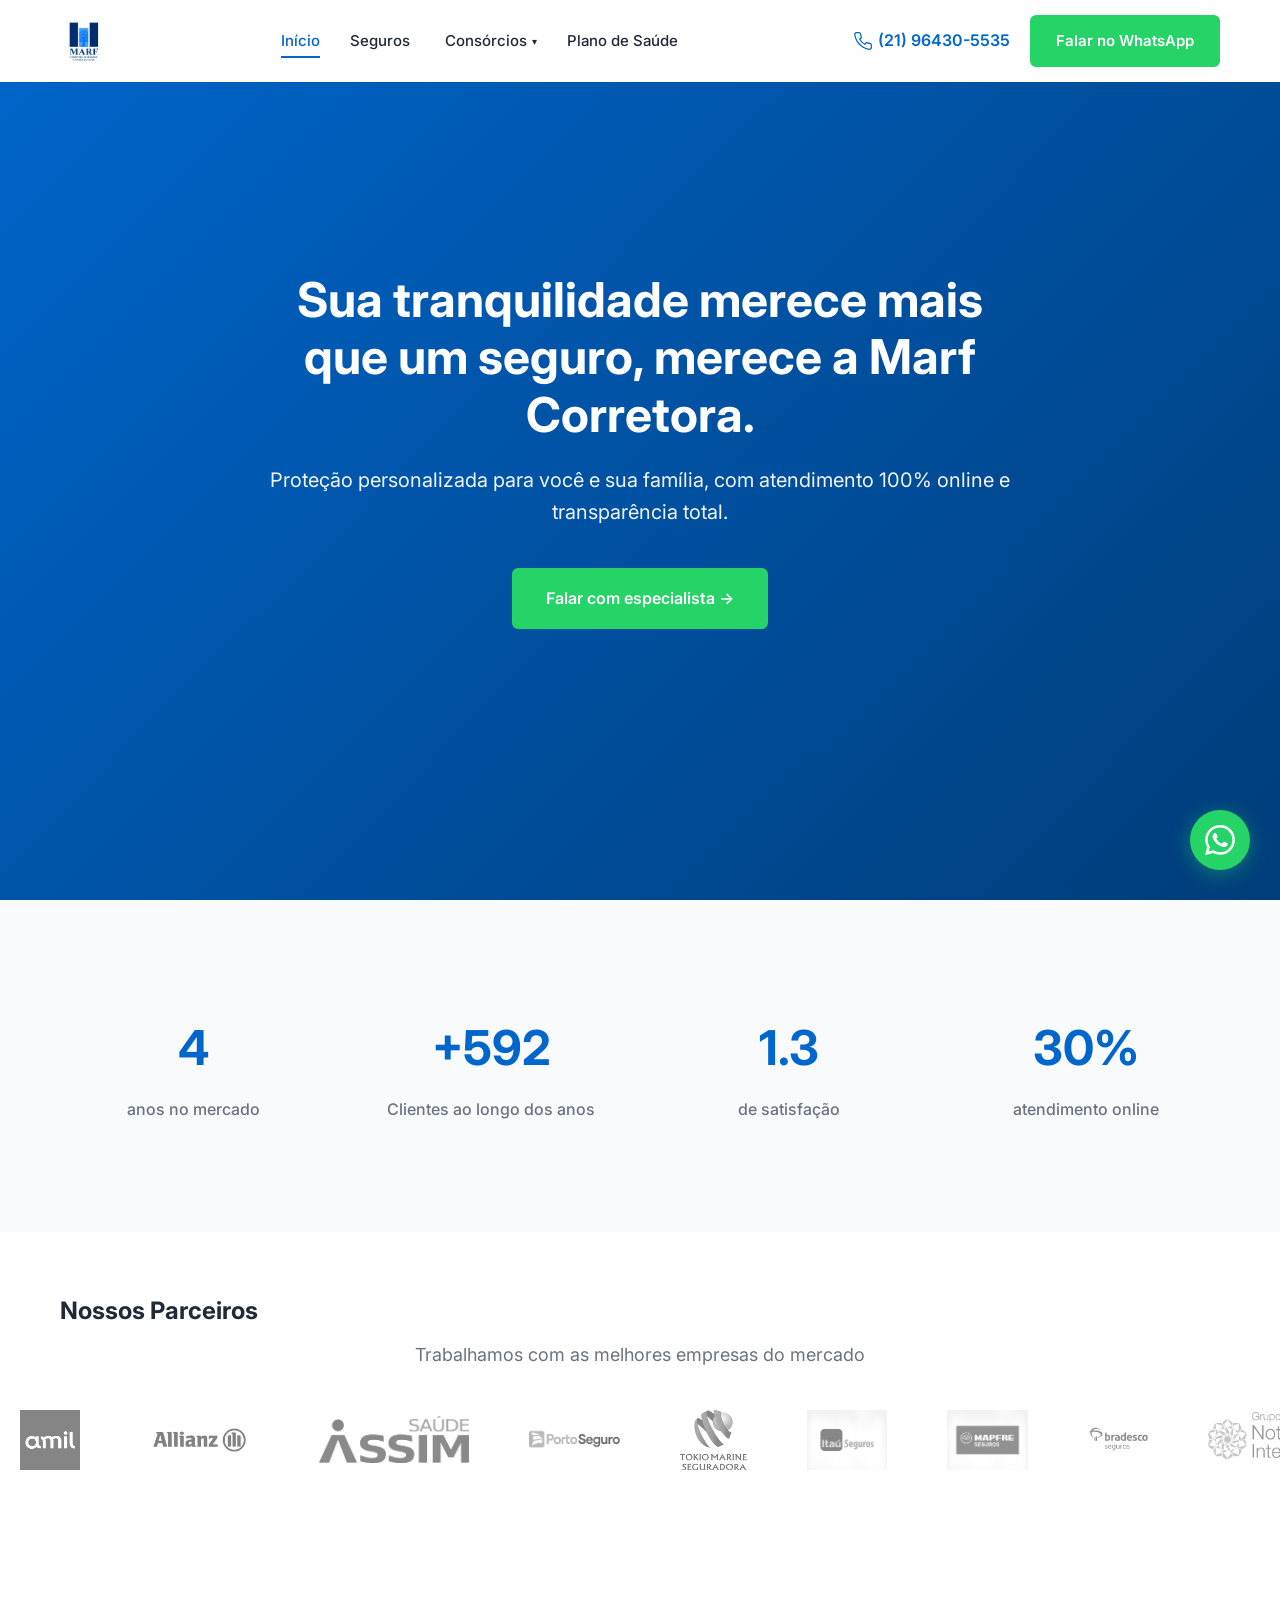
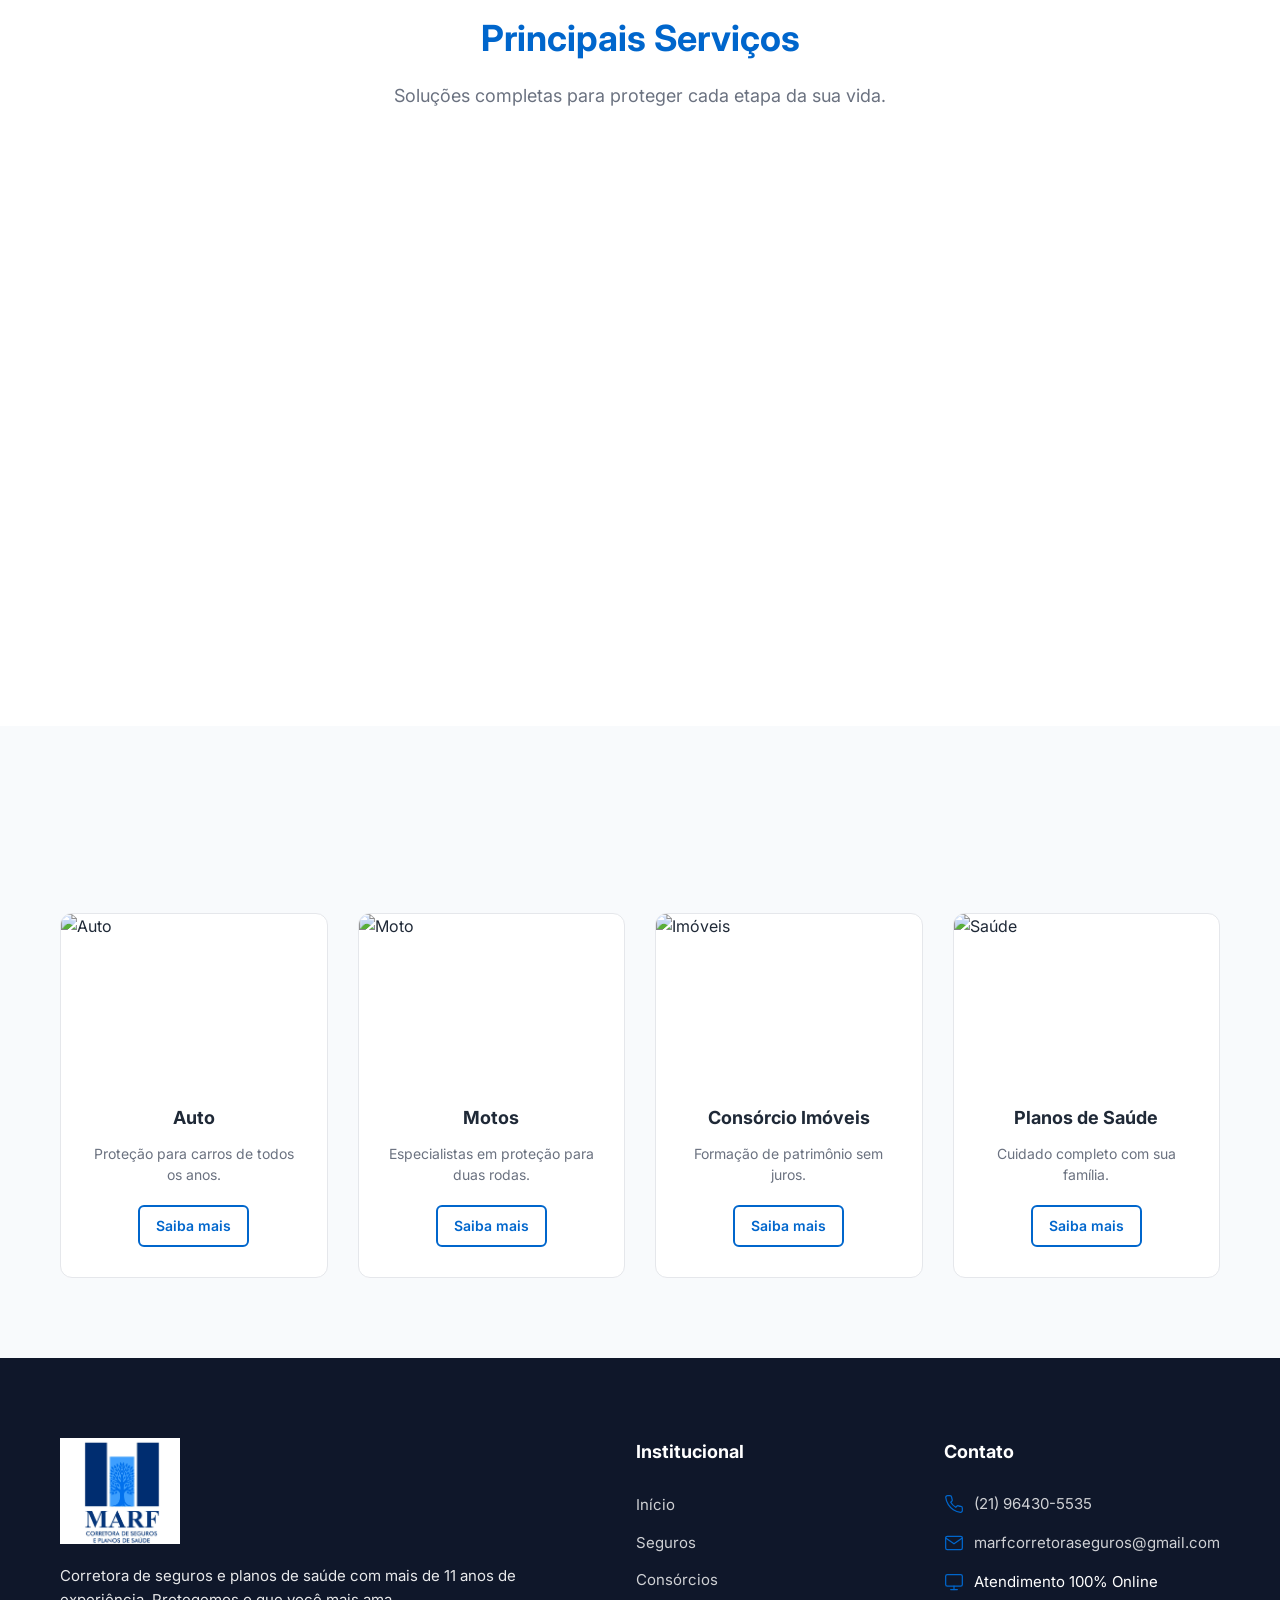
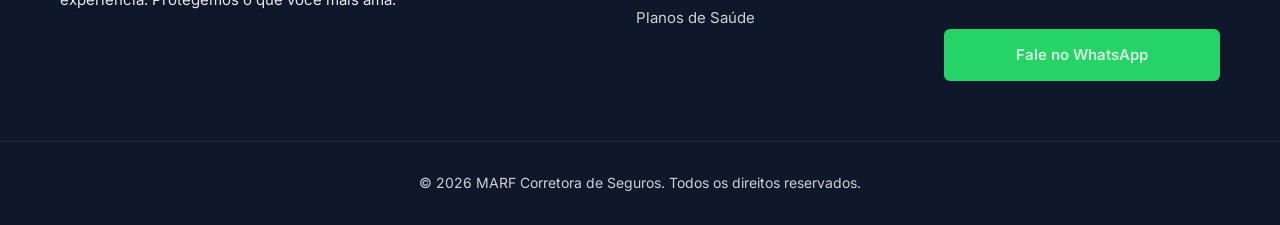
==== commit f48ac950: "Update print statement from 'Hello' to 'Goodbye'" ====
--- a/index.html
+++ b/index.html
@@ -16,6 +16,7 @@
   
   <!-- Fonts & CSS -->
   <link rel="preconnect" href="https://fonts.googleapis.com">
+  <link rel="preconnect" href="https://fonts.gstatic.com" crossorigin>
   <link href="https://fonts.googleapis.com/css2?family=Inter:wght@400;500;600;700&display=swap" rel="stylesheet">
   <link rel="stylesheet" href="./style.css">
 </head>
@@ -24,12 +25,14 @@
   <!-- ===== HEADER ===== -->
   <header class="header" id="main-header">
     <div class="header-container">
-      <a href="./index.html" class="logo"><img src="./img/logo.png" alt="MARF Corretora de Seguros"></a>
+      <a href="./index.html" class="logo">
+        <img src="./img/logo.png" alt="MARF Corretora de Seguros">
+      </a>
       <nav class="main-nav">
         <ul class="nav-list">
           <li><a href="./index.html" class="active">Início</a></li>
           <li class="dropdown">
-            <a href="#" class="dropdown-toggle">Seguros <span class="arrow">▾</span></a>
+            <a href="#" class="dropdown-toggle">Seguros <span class="arrow"></span></a>
             <ul class="dropdown-menu">
               <li><a href="./seguros.html#auto">Auto</a></li>
               <li><a href="./seguros.html#moto">Moto</a></li>
@@ -55,7 +58,9 @@
           (21) 96430-5535
         </a>
         <a href="#" class="btn btn-whatsapp" data-wa>Falar no WhatsApp</a>
-        <button class="hamburger" id="menu-toggle" aria-label="Menu"><span></span><span></span><span></span></button>
+        <button class="hamburger" id="menu-toggle" aria-label="Menu">
+          <span></span><span></span><span></span>
+        </button>
       </div>
     </div>
   </header>
@@ -78,64 +83,71 @@
   <section class="section stats-section">
     <div class="container">
       <div class="stats-grid">
-        <div class="stat-item animate-on-scroll"><span class="stat-number" data-count="11">0</span><span class="stat-label">anos no mercado</span></div>
-        <div class="stat-item animate-on-scroll"><span class="stat-number" data-count="2000" data-prefix="+">0</span><span class="stat-label">Clientes ao longo dos anos</span></div>
-        <div class="stat-item animate-on-scroll"><span class="stat-number" data-count="4.5">0</span><span class="stat-label">de satisfação</span></div>
-        <div class="stat-item animate-on-scroll"><span class="stat-number" data-count="100" data-suffix="%">0</span><span class="stat-label">atendimento online</span></div>
-      </div>
-    </div>
-  </section>
-
-  
-
-<!-- PARCEIROS CAROUSEL -->
-<section class="partners-section">
-  <div class="container">
-    <h2 class="animate-on-scroll" style="margin-bottom: 10px;">Nossos Parceiros</h2>
-    <p class="section-sub animate-on-scroll" style="margin-bottom: 40px;">Trabalhamos com as melhores empresas do mercado</p>
-  </div>
-  <div class="partners-track">
-    <!-- PRIMEIRA FILEIRA (16 logos) -->
-    <img src="./img/parceiro-1.avif" alt="Parceiro 1" class="partner-logo" loading="lazy">
-    <img src="./img/parceiro-2.avif" alt="Parceiro 2" class="partner-logo" loading="lazy">
-    <img src="./img/parceiro-3.avif" alt="Parceiro 3" class="partner-logo" loading="lazy">
-    <img src="./img/parceiro-4.avif" alt="Parceiro 4" class="partner-logo" loading="lazy">
-    <img src="./img/parceiro-5.avif" alt="Parceiro 5" class="partner-logo" loading="lazy">
-    <img src="./img/parceiro-6.avif" alt="Parceiro 6" class="partner-logo" loading="lazy">
-    <img src="./img/parceiro-7.avif" alt="Parceiro 7" class="partner-logo" loading="lazy">
-    <img src="./img/parceiro-8.avif" alt="Parceiro 8" class="partner-logo" loading="lazy">
-    <img src="./img/parceiro-9.avif" alt="Parceiro 9" class="partner-logo" loading="lazy">
-    <img src="./img/parceiro-10.avif" alt="Parceiro 10" class="partner-logo" loading="lazy">
-    <img src="./img/parceiro-11.avif" alt="Parceiro 11" class="partner-logo" loading="lazy">
-    <img src="./img/parceiro-12.avif" alt="Parceiro 12" class="partner-logo" loading="lazy">
-    <img src="./img/parceiro-13.avif" alt="Parceiro 13" class="partner-logo" loading="lazy">
-    <img src="./img/parceiro-14.avif" alt="Parceiro 14" class="partner-logo" loading="lazy">
-    <img src="./img/parceiro-15.avif" alt="Parceiro 15" class="partner-logo" loading="lazy">
-    <img src="./img/parceiro-16.avif" alt="Parceiro 16" class="partner-logo" loading="lazy">
-    
-    <!-- SEGUNDA FILEIRA DUPLICADA (Para o loop infinito funcionar) -->
-    <img src="./img/parceiro-1.avif" alt="Parceiro 1" class="partner-logo" loading="lazy">
-    <img src="./img/parceiro-2.avif" alt="Parceiro 2" class="partner-logo" loading="lazy">
-    <img src="./img/parceiro-3.avif" alt="Parceiro 3" class="partner-logo" loading="lazy">
-    <img src="./img/parceiro-4.avif" alt="Parceiro 4" class="partner-logo" loading="lazy">
-    <img src="./img/parceiro-5.avif" alt="Parceiro 5" class="partner-logo" loading="lazy">
-    <img src="./img/parceiro-6.avif" alt="Parceiro 6" class="partner-logo" loading="lazy">
-    <img src="./img/parceiro-7.avif" alt="Parceiro 7" class="partner-logo" loading="lazy">
-    <img src="./img/parceiro-8.avif" alt="Parceiro 8" class="partner-logo" loading="lazy">
-    <img src="./img/parceiro-9.avif" alt="Parceiro 9" class="partner-logo" loading="lazy">
-    <img src="./img/parceiro-10.avif" alt="Parceiro 10" class="partner-logo" loading="lazy">
-    <img src="./img/parceiro-11.avif" alt="Parceiro 11" class="partner-logo" loading="lazy">
-    <img src="./img/parceiro-12.avif" alt="Parceiro 12" class="partner-logo" loading="lazy">
-    <img src="./img/parceiro-13.avif" alt="Parceiro 13" class="partner-logo" loading="lazy">
-    <img src="./img/parceiro-14.avif" alt="Parceiro 14" class="partner-logo" loading="lazy">
-    <img src="./img/parceiro-15.avif" alt="Parceiro 15" class="partner-logo" loading="lazy">
-    <img src="./img/parceiro-16.avif" alt="Parceiro 16" class="partner-logo" loading="lazy">
-  </div>
-</section>
-
-
-
-  
+        <div class="stat-item animate-on-scroll">
+          <span class="stat-number" data-count="11">0</span>
+          <span class="stat-label">anos no mercado</span>
+        </div>
+        <div class="stat-item animate-on-scroll">
+          <span class="stat-number" data-count="2000" data-prefix="+">0</span>
+          <span class="stat-label">Clientes ao longo dos anos</span>
+        </div>
+        <div class="stat-item animate-on-scroll">
+          <span class="stat-number" data-count="4.5">0</span>
+          <span class="stat-label">de satisfação</span>
+        </div>
+        <div class="stat-item animate-on-scroll">
+          <span class="stat-number" data-count="100" data-suffix="%">0</span>
+          <span class="stat-label">atendimento online</span>
+        </div>
+      </div>
+    </div>
+  </section>
+
+  <!-- ===== PARCEIROS CAROUSEL ===== -->
+  <section class="partners-section">
+    <div class="container">
+      <h2 class="animate-on-scroll" style="margin-bottom: 10px;">Nossos Parceiros</h2>
+      <p class="section-sub animate-on-scroll" style="margin-bottom: 40px;">Trabalhamos com as melhores empresas do mercado</p>
+    </div>
+    <div class="partners-track">
+      <!-- PRIMEIRA FILEIRA (16 logos) -->
+      <img src="./img/parceiro-1.avif" alt="Parceiro 1" class="partner-logo" loading="lazy">
+      <img src="./img/parceiro-2.avif" alt="Parceiro 2" class="partner-logo" loading="lazy">
+      <img src="./img/parceiro-3.avif" alt="Parceiro 3" class="partner-logo" loading="lazy">
+      <img src="./img/parceiro-4.avif" alt="Parceiro 4" class="partner-logo" loading="lazy">
+      <img src="./img/parceiro-5.avif" alt="Parceiro 5" class="partner-logo" loading="lazy">
+      <img src="./img/parceiro-6.avif" alt="Parceiro 6" class="partner-logo" loading="lazy">
+      <img src="./img/parceiro-7.avif" alt="Parceiro 7" class="partner-logo" loading="lazy">
+      <img src="./img/parceiro-8.avif" alt="Parceiro 8" class="partner-logo" loading="lazy">
+      <img src="./img/parceiro-9.avif" alt="Parceiro 9" class="partner-logo" loading="lazy">
+      <img src="./img/parceiro-10.avif" alt="Parceiro 10" class="partner-logo" loading="lazy">
+      <img src="./img/parceiro-11.avif" alt="Parceiro 11" class="partner-logo" loading="lazy">
+      <img src="./img/parceiro-12.avif" alt="Parceiro 12" class="partner-logo" loading="lazy">
+      <img src="./img/parceiro-13.avif" alt="Parceiro 13" class="partner-logo" loading="lazy">
+      <img src="./img/parceiro-14.avif" alt="Parceiro 14" class="partner-logo" loading="lazy">
+      <img src="./img/parceiro-15.avif" alt="Parceiro 15" class="partner-logo" loading="lazy">
+      <img src="./img/parceiro-16.avif" alt="Parceiro 16" class="partner-logo" loading="lazy">
+      
+      <!-- SEGUNDA FILEIRA DUPLICADA (Para o loop infinito funcionar) -->
+      <img src="./img/parceiro-1.avif" alt="Parceiro 1" class="partner-logo" loading="lazy">
+      <img src="./img/parceiro-2.avif" alt="Parceiro 2" class="partner-logo" loading="lazy">
+      <img src="./img/parceiro-3.avif" alt="Parceiro 3" class="partner-logo" loading="lazy">
+      <img src="./img/parceiro-4.avif" alt="Parceiro 4" class="partner-logo" loading="lazy">
+      <img src="./img/parceiro-5.avif" alt="Parceiro 5" class="partner-logo" loading="lazy">
+      <img src="./img/parceiro-6.avif" alt="Parceiro 6" class="partner-logo" loading="lazy">
+      <img src="./img/parceiro-7.avif" alt="Parceiro 7" class="partner-logo" loading="lazy">
+      <img src="./img/parceiro-8.avif" alt="Parceiro 8" class="partner-logo" loading="lazy">
+      <img src="./img/parceiro-9.avif" alt="Parceiro 9" class="partner-logo" loading="lazy">
+      <img src="./img/parceiro-10.avif" alt="Parceiro 10" class="partner-logo" loading="lazy">
+      <img src="./img/parceiro-11.avif" alt="Parceiro 11" class="partner-logo" loading="lazy">
+      <img src="./img/parceiro-12.avif" alt="Parceiro 12" class="partner-logo" loading="lazy">
+      <img src="./img/parceiro-13.avif" alt="Parceiro 13" class="partner-logo" loading="lazy">
+      <img src="./img/parceiro-14.avif" alt="Parceiro 14" class="partner-logo" loading="lazy">
+      <img src="./img/parceiro-15.avif" alt="Parceiro 15" class="partner-logo" loading="lazy">
+      <img src="./img/parceiro-16.avif" alt="Parceiro 16" class="partner-logo" loading="lazy">
+    </div>
+  </section>
+
   <!-- ===== PRINCIPAIS SERVIÇOS ===== -->
   <section class="section">
     <div class="container">
@@ -224,6 +236,7 @@
           <li><a href="./index.html">Início</a></li>
           <li><a href="./seguros.html">Seguros</a></li>
           <li><a href="./consorcios.html">Consórcios</a></li>
+          <li><a href="./planos.html">Planos de Saúde</a></li>
         </ul>
       </div>
       <div class="footer-col">
@@ -245,14 +258,19 @@
         <a href="#" class="btn btn-whatsapp" data-wa style="margin-top: 20px; width: 100%;">Fale no WhatsApp</a>
       </div>
     </div>
-    <div class="footer-bottom"><p>© 2026 MARF Corretora de Seguros. Todos os direitos reservados.</p></div>
+    <div class="footer-bottom">
+      <p>© 2026 MARF Corretora de Seguros. Todos os direitos reservados.</p>
+    </div>
   </footer>
 
   <!-- ===== WHATSAPP FLOAT ===== -->
   <a href="#" class="wa-float" id="wa-float" aria-label="Falar no WhatsApp">
-    <svg width="30" height="30" viewBox="0 0 24 24" fill="white"><path d="M17.472 14.382c-.297-.149-1.758-.867-2.03-.967-.273-.099-.471-.148-.67.15-.197.297-.767.966-.94 1.164-.173.199-.347.223-.644.075-.297-.15-1.255-.463-2.39-1.475-.883-.788-1.48-1.761-1.653-2.059-.173-.297-.018-.458.13-.606.134-.133.298-.347.446-.52.149-.174.198-.298.298-.497.099-.198.05-.371-.025-.52-.075-.149-.669-1.612-.916-2.207-.242-.579-.487-.5-.669-.51-.173-.008-.371-.01-.57-.01-.198 0-.52.074-.792.372-.272.297-1.04 1.016-1.04 2.479 0 1.462 1.065 2.875 1.213 3.074.149.198 2.096 3.2 5.077 4.487.709.306 1.262.489 1.694.625.712.227 1.36.195 1.871.118.571-.085 1.758-.719 2.006-1.413.248-.694.248-1.289.173-1.413-.074-.124-.272-.198-.57-.347m-5.421 7.403h-.004a9.87 9.87 0 01-5.031-1.378l-.361-.214-3.741.982.998-3.648-.235-.374a9.86 9.86 0 01-1.51-5.26c.001-5.45 4.436-9.884 9.888-9.884 2.64 0 5.122 1.03 6.988 2.898a9.825 9.825 0 012.893 6.994c-.003 5.45-4.437 9.884-9.885 9.884m8.413-18.297A11.815 11.815 0 0012.05 0C5.495 0 .16 5.335.157 11.892c0 2.096.547 4.142 1.588 5.945L.057 24l6.305-1.654a11.882 11.882 0 005.683 1.448h.005c6.554 0 11.89-5.335 11.893-11.893a11.821 11.821 0 00-3.48-8.413z"/></svg>
+    <svg width="30" height="30" viewBox="0 0 24 24" fill="white">
+      <path d="M17.472 14.382c-.297-.149-1.758-.867-2.03-.967-.273-.099-.471-.148-.67.15-.197.297-.767.966-.94 1.164-.173.199-.347.223-.644.075-.297-.15-1.255-.463-2.39-1.475-.883-.788-1.48-1.761-1.653-2.059-.173-.297-.018-.458.13-.606.134-.133.298-.347.446-.52.149-.174.198-.298.298-.497.099-.198.05-.371-.025-.52-.075-.149-.669-1.612-.916-2.207-.242-.579-.487-.5-.669-.51-.173-.008-.371-.01-.57-.01-.198 0-.52.074-.792.372-.272.297-1.04 1.016-1.04 2.479 0 1.462 1.065 2.875 1.213 3.074.149.198 2.096 3.2 5.077 4.487.709.306 1.262.489 1.694.625.712.227 1.36.195 1.871.118.571-.085 1.758-.719 2.006-1.413.248-.694.248-1.289.173-1.413-.074-.124-.272-.198-.57-.347m-5.421 7.403h-.004a9.87 9.87 0 01-5.031-1.378l-.361-.214-3.741.982.998-3.648-.235-.374a9.86 9.86 0 01-1.51-5.26c.001-5.45 4.436-9.884 9.888-9.884 2.64 0 5.122 1.03 6.988 2.898a9.825 9.825 0 012.893 6.994c-.003 5.45-4.437 9.884-9.885 9.884m8.413-18.297A11.815 11.815 0 0012.05 0C5.495 0 .16 5.335.157 11.892c0 2.096.547 4.142 1.588 5.945L.057 24l6.305-1.654a11.882 11.882 0 005.683 1.448h.005c6.554 0 11.89-5.335 11.893-11.893a11.821 11.821 0 00-3.48-8.413z"/>
+    </svg>
   </a>
 
+  <!-- ===== SCRIPTS ===== -->
   <script src="./app.js"></script>
   <script src="./whatsapp.js"></script>
 </body>
--- a/style.css
+++ b/style.css
@@ -1,8 +1,14 @@
-/* ===== VARIÁVEIS CSS ===== */
+/* ==========================================================================
+   1. VARIÁVEIS CSS (Design System)
+   ========================================================================== */
 :root {
+  /* Paleta Azul Unificada */
   --primary: #0066cc;
   --primary-dark: #003d7a;
   --primary-light: #e6f0fa;
+  --accent: #0052a3;
+  
+  /* Cores Neutras */
   --text-dark: #1f2937;
   --text-medium: #4b5563;
   --text-light: #6b7280;
@@ -11,255 +17,803 @@
   --bg-light: #f8fafc;
   --white: #ffffff;
   --dark: #0f172a;
+  
+  /* WhatsApp (Mantido verde por padrão de UX) */
   --whatsapp: #25D366;
   --whatsapp-dark: #128C7E;
   
-  --spacing-xs: 10px; --spacing-sm: 15px; --spacing-md: 20px;
-  --spacing-lg: 30px; --spacing-xl: 40px; --spacing-2xl: 60px; --spacing-3xl: 80px;
-  --radius-sm: 6px; --radius-md: 8px; --radius-lg: 12px; --radius-xl: 16px; --radius-full: 50%;
-  --shadow-sm: 0 1px 2px rgba(0,0,0,0.05); --shadow-md: 0 4px 6px rgba(0,0,0,0.1);
-  --shadow-lg: 0 10px 15px rgba(0,0,0,0.1); --shadow-xl: 0 20px 25px rgba(0,0,0,0.15);
+  /* Espaçamentos */
+  --spacing-xs: 10px;
+  --spacing-sm: 15px;
+  --spacing-md: 20px;
+  --spacing-lg: 30px;
+  --spacing-xl: 40px;
+  --spacing-2xl: 60px;
+  --spacing-3xl: 80px;
+  
+  /* Border Radius */
+  --radius-sm: 6px;
+  --radius-md: 8px;
+  --radius-lg: 12px;
+  --radius-xl: 16px;
+  --radius-full: 50%;
+  
+  /* Sombras */
+  --shadow-sm: 0 1px 2px rgba(0,0,0,0.05);
+  --shadow-md: 0 4px 6px rgba(0,0,0,0.1);
+  --shadow-lg: 0 10px 15px rgba(0,0,0,0.1);
+  --shadow-xl: 0 20px 25px rgba(0,0,0,0.15);
   --shadow-whatsapp: 0 4px 20px rgba(37, 211, 102, 0.4);
-  --transition-base: 0.3s ease; --transition-slow: 0.6s ease;
-}
-
-/* ===== RESET E BASE ===== */
-* { margin: 0; padding: 0; box-sizing: border-box; }
-html { scroll-behavior: smooth; }
+  
+  /* Transições */
+  --transition-base: 0.3s ease;
+  --transition-slow: 0.6s ease;
+}
+
+/* ==========================================================================
+   2. RESET E BASE
+   ========================================================================== */
+* {
+  margin: 0;
+  padding: 0;
+  box-sizing: border-box;
+}
+
+html {
+  scroll-behavior: smooth;
+}
+
 body {
   font-family: 'Inter', -apple-system, BlinkMacSystemFont, 'Segoe UI', sans-serif;
-  line-height: 1.6; color: var(--text-dark); overflow-x: hidden; -webkit-font-smoothing: antialiased;
-}
-.container { max-width: 1200px; margin: 0 auto; padding: 0 var(--spacing-md); }
-img { max-width: 100%; height: auto; display: block; }
-
+  line-height: 1.6;
+  color: var(--text-dark);
+  overflow-x: hidden;
+  -webkit-font-smoothing: antialiased;
+}
+
+.container {
+  max-width: 1200px;
+  margin: 0 auto;
+  padding: 0 var(--spacing-md);
+}
+
+img {
+  max-width: 100%;
+  height: auto;
+  display: block;
+}
+
+/* ==========================================================================
+   3. ÍCONES SVG INLINE
+   ========================================================================== */
 .icon-svg {
-  width: 48px; height: 48px; stroke: var(--primary); stroke-width: 1.5;
-  fill: none; stroke-linecap: round; stroke-linejoin: round;
-  margin: 0 auto var(--spacing-md); display: block;
+  width: 48px;
+  height: 48px;
+  stroke: var(--primary);
+  stroke-width: 1.5;
+  fill: none;
+  stroke-linecap: round;
+  stroke-linejoin: round;
+  margin: 0 auto var(--spacing-md);
+  display: block;
 }
 .icon-svg.small { width: 20px; height: 20px; margin: 0; }
-
-/* ===== HEADER ===== */
+.icon-svg.medium { width: 32px; height: 32px; margin: 0; }
+
+/* ==========================================================================
+   4. HEADER E NAVEGAÇÃO
+   ========================================================================== */
 .header {
-  position: fixed; top: 0; left: 0; right: 0; background: var(--white);
-  box-shadow: var(--shadow-sm); z-index: 1000; transition: all var(--transition-base);
-}
-.header.scrolled { box-shadow: var(--shadow-lg); }
+  position: fixed;
+  top: 0;
+  left: 0;
+  right: 0;
+  background: var(--white);
+  box-shadow: var(--shadow-sm);
+  z-index: 1000;
+  transition: all var(--transition-base);
+}
+
+.header.scrolled {
+  box-shadow: var(--shadow-lg);
+}
+
 .header-container {
-  max-width: 1200px; margin: 0 auto; padding: var(--spacing-sm) var(--spacing-md);
-  display: flex; align-items: center; justify-content: space-between;
-}
-.logo img { height: 40px; width: auto; transition: transform var(--transition-base); }
-.logo img:hover { transform: scale(1.05); }
-
-/* ===== NAVEGAÇÃO ===== */
-.main-nav { display: flex; align-items: center; }
-.nav-list { display: flex; list-style: none; gap: var(--spacing-lg); align-items: center; }
+  max-width: 1200px;
+  margin: 0 auto;
+  padding: var(--spacing-sm) var(--spacing-md);
+  display: flex;
+  align-items: center;
+  justify-content: space-between;
+}
+
+.logo img {
+  height: 40px;
+  width: auto;
+  transition: transform var(--transition-base);
+}
+
+.logo img:hover {
+  transform: scale(1.05);
+}
+
+.main-nav {
+  display: flex;
+  align-items: center;
+}
+
+.nav-list {
+  display: flex;
+  list-style: none;
+  gap: var(--spacing-lg);
+  align-items: center;
+}
+
 .nav-list > li > a {
-  text-decoration: none; color: var(--text-dark); font-weight: 500; font-size: 15px;
-  transition: color var(--transition-base); position: relative; padding: 8px 0;
-}
-.nav-list > li > a:hover, .nav-list > li > a.active { color: var(--primary); }
+  text-decoration: none;
+  color: var(--text-dark);
+  font-weight: 500;
+  font-size: 15px;
+  transition: color var(--transition-base);
+  position: relative;
+  padding: 8px 0;
+}
+
+.nav-list > li > a:hover,
+.nav-list > li > a.active {
+  color: var(--primary);
+}
+
 .nav-list > li > a.active::after {
-  content: ''; position: absolute; bottom: 0; left: 0; right: 0; height: 2px;
-  background: var(--primary); animation: slideIn 0.3s ease;
-}
-@keyframes slideIn { from { transform: scaleX(0); } to { transform: scaleX(1); } }
-
-/* ===== DROPDOWN ===== */
-.dropdown { position: relative; }
+  content: '';
+  position: absolute;
+  bottom: 0;
+  left: 0;
+  right: 0;
+  height: 2px;
+  background: var(--primary);
+  animation: slideIn 0.3s ease;
+}
+
+@keyframes slideIn {
+  from { transform: scaleX(0); }
+  to { transform: scaleX(1); }
+}
+
+/* ==========================================================================
+   5. DROPDOWN MENU
+   ========================================================================== */
+.dropdown {
+  position: relative;
+}
+
 .dropdown-toggle {
-  cursor: pointer; display: flex; align-items: center; gap: 5px;
-  text-decoration: none; color: var(--text-dark); font-weight: 500; font-size: 15px;
-  transition: color var(--transition-base); padding: 8px 0;
-}
-.dropdown-toggle:hover { color: var(--primary); }
-.arrow { font-size: 10px; transition: transform var(--transition-base); }
-.dropdown.active .arrow { transform: rotate(180deg); }
+  cursor: pointer;
+  display: flex;
+  align-items: center;
+  gap: 5px;
+  text-decoration: none;
+  color: var(--text-dark);
+  font-weight: 500;
+  font-size: 15px;
+  transition: color var(--transition-base);
+  padding: 8px 0;
+}
+
+.dropdown-toggle:hover {
+  color: var(--primary);
+}
+
+.arrow {
+  font-size: 10px;
+  transition: transform var(--transition-base);
+}
+
+.dropdown.active .arrow {
+  transform: rotate(180deg);
+}
+
 .dropdown-menu {
-  position: absolute; top: 100%; left: 0; background: var(--white);
-  min-width: 220px; box-shadow: var(--shadow-xl); border-radius: var(--radius-md);
-  opacity: 0; visibility: hidden; transform: translateY(-10px);
-  transition: all var(--transition-base); margin-top: var(--spacing-xs);
-  border: 1px solid var(--border); overflow: hidden; z-index: 1000;
-}
-.dropdown.active .dropdown-menu { opacity: 1; visibility: visible; transform: translateY(0); }
-.dropdown-menu li { list-style: none; border-bottom: 1px solid var(--border-light); }
-.dropdown-menu li:last-child { border-bottom: none; }
+  position: absolute;
+  top: 100%;
+  left: 0;
+  background: var(--white);
+  min-width: 220px;
+  box-shadow: var(--shadow-xl);
+  border-radius: var(--radius-md);
+  opacity: 0;
+  visibility: hidden;
+  transform: translateY(-10px);
+  transition: all var(--transition-base);
+  margin-top: var(--spacing-xs);
+  border: 1px solid var(--border);
+  overflow: hidden;
+  z-index: 1000;
+}
+
+.dropdown.active .dropdown-menu {
+  opacity: 1;
+  visibility: visible;
+  transform: translateY(0);
+}
+
+.dropdown-menu li {
+  list-style: none;
+  border-bottom: 1px solid var(--border-light);
+}
+
+.dropdown-menu li:last-child {
+  border-bottom: none;
+}
+
 .dropdown-menu a {
-  display: block; padding: 12px 20px; color: var(--text-dark); font-size: 14px;
-  text-decoration: none; transition: all var(--transition-base);
-}
-.dropdown-menu a:hover { background: var(--bg-light); color: var(--primary); padding-left: 25px; }
+  display: block;
+  padding: 12px 20px;
+  color: var(--text-dark);
+  font-size: 14px;
+  text-decoration: none;
+  transition: all var(--transition-base);
+}
+
+.dropdown-menu a:hover {
+  background: var(--bg-light);
+  color: var(--primary);
+  padding-left: 25px;
+}
+
 @media (min-width: 969px) {
-  .dropdown:hover .dropdown-menu { opacity: 1; visibility: visible; transform: translateY(0); }
-}
-
-/* ===== NAV ACTIONS & BOTÕES ===== */
-.nav-actions { display: flex; align-items: center; gap: var(--spacing-md); }
+  .dropdown:hover .dropdown-menu {
+    opacity: 1;
+    visibility: visible;
+    transform: translateY(0);
+  }
+}
+
+/* ==========================================================================
+   6. AÇÕES DE NAVEGAÇÃO E BOTÕES
+   ========================================================================== */
+.nav-actions {
+  display: flex;
+  align-items: center;
+  gap: var(--spacing-md);
+}
+
 .phone-link {
-  color: var(--primary); text-decoration: none; font-weight: 600; font-size: 16px;
-  display: flex; align-items: center; gap: 5px; transition: color var(--transition-base);
-}
-.phone-link:hover { color: var(--primary-dark); }
+  color: var(--primary);
+  text-decoration: none;
+  font-weight: 600;
+  font-size: 16px;
+  display: flex;
+  align-items: center;
+  gap: 5px;
+  transition: color var(--transition-base);
+}
+
+.phone-link:hover {
+  color: var(--primary-dark);
+}
+
 .btn {
-  display: inline-flex; align-items: center; justify-content: center;
-  padding: 12px 24px; border-radius: var(--radius-sm); text-decoration: none;
-  font-weight: 600; font-size: 15px; transition: all var(--transition-base);
-  border: 2px solid transparent; cursor: pointer; gap: 8px;
-}
-.btn-whatsapp { background: var(--whatsapp); color: var(--white); border-color: var(--whatsapp); }
-.btn-whatsapp:hover { background: var(--whatsapp-dark); border-color: var(--whatsapp-dark); transform: translateY(-2px); box-shadow: var(--shadow-whatsapp); }
-.btn-outline { background: transparent; color: var(--primary); border-color: var(--primary); }
-.btn-outline:hover { background: var(--primary); color: var(--white); }
-.btn-large { padding: 16px 32px; font-size: 16px; }
-.btn-small { padding: 8px 16px; font-size: 14px; }
-
-/* ===== HAMBURGER ===== */
+  display: inline-flex;
+  align-items: center;
+  justify-content: center;
+  padding: 12px 24px;
+  border-radius: var(--radius-sm);
+  text-decoration: none;
+  font-weight: 600;
+  font-size: 15px;
+  transition: all var(--transition-base);
+  border: 2px solid transparent;
+  cursor: pointer;
+  gap: 8px;
+}
+
+.btn-whatsapp {
+  background: var(--whatsapp);
+  color: var(--white);
+  border-color: var(--whatsapp);
+}
+
+.btn-whatsapp:hover {
+  background: var(--whatsapp-dark);
+  border-color: var(--whatsapp-dark);
+  transform: translateY(-2px);
+  box-shadow: var(--shadow-whatsapp);
+}
+
+.btn-outline {
+  background: transparent;
+  color: var(--primary);
+  border-color: var(--primary);
+}
+
+.btn-outline:hover {
+  background: var(--primary);
+  color: var(--white);
+}
+
+.btn-large {
+  padding: 16px 32px;
+  font-size: 16px;
+}
+
+.btn-small {
+  padding: 8px 16px;
+  font-size: 14px;
+}
+
+/* ==========================================================================
+   7. MENU HAMBURGER (MOBILE)
+   ========================================================================== */
 .hamburger {
-  display: none; flex-direction: column; gap: 5px; background: none; border: none;
-  cursor: pointer; padding: 5px; z-index: 1001;
-}
+  display: none;
+  flex-direction: column;
+  gap: 5px;
+  background: none;
+  border: none;
+  cursor: pointer;
+  padding: 5px;
+  z-index: 1001;
+}
+
 .hamburger span {
-  display: block; width: 25px; height: 3px; background: var(--text-dark);
-  transition: all var(--transition-base); border-radius: 3px;
-}
-.hamburger.open span:nth-child(1) { transform: rotate(45deg) translate(5px, 5px); }
-.hamburger.open span:nth-child(2) { opacity: 0; }
-.hamburger.open span:nth-child(3) { transform: rotate(-45deg) translate(7px, -6px); }
-
-/* ===== HERO CAROUSEL ===== */
+  display: block;
+  width: 25px;
+  height: 3px;
+  background: var(--text-dark);
+  transition: all var(--transition-base);
+  border-radius: 3px;
+}
+
+.hamburger.open span:nth-child(1) {
+  transform: rotate(45deg) translate(5px, 5px);
+}
+
+.hamburger.open span:nth-child(2) {
+  opacity: 0;
+}
+
+.hamburger.open span:nth-child(3) {
+  transform: rotate(-45deg) translate(7px, -6px);
+}
+
+/* ==========================================================================
+   8. HERO E CARROSSEL
+   ========================================================================== */
 .hero {
-  position: relative; height: 100vh; min-height: 600px;
-  display: flex; align-items: center; justify-content: center;
-  text-align: center; color: var(--white); overflow: hidden;
-}
-.hero-carousel { position: absolute; top: 0; left: 0; width: 100%; height: 100%; }
+  position: relative;
+  height: 100vh;
+  min-height: 600px;
+  display: flex;
+  align-items: center;
+  justify-content: center;
+  text-align: center;
+  color: var(--white);
+  background: linear-gradient(135deg, var(--primary) 0%, var(--primary-dark) 100%);
+  overflow: hidden;
+}
+
+.hero-carousel {
+  position: absolute;
+  top: 0;
+  left: 0;
+  width: 100%;
+  height: 100%;
+}
+
 .carousel-slide {
-  position: absolute; top: 0; left: 0; width: 100%; height: 100%;
-  opacity: 0; transition: opacity 1s ease-in-out;
-  background-size: cover; background-position: center;
-}
+  position: absolute;
+  top: 0;
+  left: 0;
+  width: 100%;
+  height: 100%;
+  opacity: 0;
+  transition: opacity 1s ease-in-out;
+  background-size: cover;
+  background-position: center;
+}
+
 .carousel-slide::after {
-  content: ''; position: absolute; top: 0; left: 0; right: 0; bottom: 0;
+  content: '';
+  position: absolute;
+  top: 0;
+  left: 0;
+  right: 0;
+  bottom: 0;
   background: linear-gradient(135deg, rgba(0,102,204,0.8) 0%, rgba(0,61,122,0.8) 100%);
 }
-.carousel-slide.active { opacity: 1; }
-.hero-content { position: relative; z-index: 2; max-width: 800px; padding: 0 var(--spacing-md); animation: fadeInUp 0.8s ease; }
-@keyframes fadeInUp { from { opacity: 0; transform: translateY(30px); } to { opacity: 1; transform: translateY(0); } }
-.hero h1 { font-size: 48px; font-weight: 700; margin-bottom: var(--spacing-md); line-height: 1.2; }
-.hero-sub { font-size: 20px; margin-bottom: var(--spacing-xl); opacity: 0.95; }
-
-/* ===== PAGE HERO ===== */
+
+.carousel-slide.active {
+  opacity: 1;
+}
+
+.hero-content {
+  position: relative;
+  z-index: 2;
+  max-width: 800px;
+  padding: 0 var(--spacing-md);
+  animation: fadeInUp 0.8s ease;
+}
+
+@keyframes fadeInUp {
+  from { opacity: 0; transform: translateY(30px); }
+  to { opacity: 1; transform: translateY(0); }
+}
+
+.hero h1 {
+  font-size: 48px;
+  font-weight: 700;
+  margin-bottom: var(--spacing-md);
+  line-height: 1.2;
+}
+
+.hero-sub {
+  font-size: 20px;
+  margin-bottom: var(--spacing-xl);
+  opacity: 0.95;
+}
+
+.hero.fade-out {
+  opacity: 0;
+  pointer-events: none;
+}
+
+/* ==========================================================================
+   9. PAGE HERO
+   ========================================================================== */
 .page-hero {
-  position: relative; height: 400px; display: flex; align-items: center; justify-content: center;
-  text-align: center; color: var(--white); background: linear-gradient(135deg, var(--primary) 0%, var(--primary-dark) 100%);
-  margin-top: 70px; overflow: hidden;
-}
+  position: relative;
+  height: 400px;
+  display: flex;
+  align-items: center;
+  justify-content: center;
+  text-align: center;
+  color: var(--white);
+  background: linear-gradient(135deg, var(--primary) 0%, var(--primary-dark) 100%);
+  margin-top: 70px;
+  overflow: hidden;
+}
+
 .page-hero-bg {
-  position: absolute; top: 0; left: 0; width: 100%; height: 100%;
-  background-size: cover; background-position: center; opacity: 0.3;
-}
-.page-hero h1 { font-size: 48px; font-weight: 700; margin-bottom: var(--spacing-sm); position: relative; z-index: 1; }
-.page-hero p { font-size: 20px; opacity: 0.95; position: relative; z-index: 1; max-width: 700px; margin: 0 auto; }
-
-/* ===== SEÇÕES ===== */
-.section { padding: var(--spacing-3xl) 0; scroll-margin-top: 100px; }
-.section h2 { font-size: 36px; font-weight: 700; text-align: center; margin-bottom: var(--spacing-sm); color: var(--primary); }
-.section-sub { text-align: center; font-size: 18px; color: var(--text-light); margin-bottom: 50px; max-width: 600px; margin-left: auto; margin-right: auto; }
-.section-title { font-size: 28px; font-weight: 700; margin: var(--spacing-2xl) 0 var(--spacing-lg); color: var(--text-dark); text-align: center; }
-
-/* ===== STATS ===== */
-.stats-section { background: var(--bg-light); }
-.stats-grid { display: grid; grid-template-columns: repeat(4, 1fr); gap: var(--spacing-lg); text-align: center; }
-.stat-item { padding: var(--spacing-lg) var(--spacing-md); }
-.stat-number { display: block; font-size: 48px; font-weight: 700; color: var(--primary); margin-bottom: var(--spacing-xs); }
-.stat-label { font-size: 16px; color: var(--text-light); font-weight: 500; }
-
-/* ===== PARCEIROS CAROUSEL (ÚNICO E CORRIGIDO) ===== */
-.partners-section { background: var(--white); padding: var(--spacing-2xl) 0; overflow: hidden; }
+  position: absolute;
+  top: 0;
+  left: 0;
+  width: 100%;
+  height: 100%;
+  background-size: cover;
+  background-position: center;
+  opacity: 0.3;
+}
+
+.page-hero h1 {
+  font-size: 48px;
+  font-weight: 700;
+  margin-bottom: var(--spacing-sm);
+  position: relative;
+  z-index: 1;
+}
+
+.page-hero p {
+  font-size: 20px;
+  opacity: 0.95;
+  position: relative;
+  z-index: 1;
+  max-width: 700px;
+  margin: 0 auto;
+}
+
+/* ==========================================================================
+   10. SEÇÕES GERAIS E STATS
+   ========================================================================== */
+.section {
+  padding: var(--spacing-3xl) 0;
+  scroll-margin-top: 100px;
+}
+
+.section h2 {
+  font-size: 36px;
+  font-weight: 700;
+  text-align: center;
+  margin-bottom: var(--spacing-sm);
+  color: var(--primary);
+}
+
+.section-sub {
+  text-align: center;
+  font-size: 18px;
+  color: var(--text-light);
+  margin-bottom: 50px;
+  max-width: 600px;
+  margin-left: auto;
+  margin-right: auto;
+}
+
+.section-title {
+  font-size: 28px;
+  font-weight: 700;
+  margin: var(--spacing-2xl) 0 var(--spacing-lg);
+  color: var(--text-dark);
+  text-align: center;
+}
+
+.stats-section {
+  background: var(--bg-light);
+}
+
+.stats-grid {
+  display: grid;
+  grid-template-columns: repeat(4, 1fr);
+  gap: var(--spacing-lg);
+  text-align: center;
+}
+
+.stat-item {
+  padding: var(--spacing-lg) var(--spacing-md);
+}
+
+.stat-number {
+  display: block;
+  font-size: 48px;
+  font-weight: 700;
+  color: var(--primary);
+  margin-bottom: var(--spacing-xs);
+}
+
+.stat-label {
+  font-size: 16px;
+  color: var(--text-light);
+  font-weight: 500;
+}
+
+/* ==========================================================================
+   11. PARCEIROS (CARROSSEL INFINITO)
+   ========================================================================== */
+.partners-section {
+  background: var(--white);
+  padding: var(--spacing-2xl) 0;
+  overflow: hidden;
+}
+
 .partners-track {
-  display: flex; gap: var(--spacing-2xl); width: max-content;
-  animation: scrollPartners 30s linear infinite; padding: 0 var(--spacing-md);
-}
-.partners-track:hover { animation-play-state: paused; }
+  display: flex;
+  gap: var(--spacing-2xl);
+  width: max-content;
+  animation: scrollPartners 30s linear infinite;
+  padding: 0 var(--spacing-md);
+}
+
+.partners-track:hover {
+  animation-play-state: paused;
+}
+
 @keyframes scrollPartners {
   0% { transform: translateX(0); }
   100% { transform: translateX(-50%); }
 }
+
 .partner-logo {
-  height: 60px; width: auto; opacity: 0.6;
-  transition: all var(--transition-base); filter: grayscale(100%);
-}
-.partner-logo:hover { opacity: 1; filter: grayscale(0%); transform: scale(1.1); }
-
-/* ===== SERVIÇOS ===== */
-.services-grid { display: grid; grid-template-columns: repeat(3, 1fr); gap: var(--spacing-lg); }
+  height: 60px;
+  width: auto;
+  max-width: 150px;
+  object-fit: contain;
+  opacity: 0.6;
+  transition: all var(--transition-base);
+  filter: grayscale(100%);
+  flex-shrink: 0;
+}
+
+.partner-logo:hover {
+  opacity: 1;
+  filter: grayscale(0%);
+  transform: scale(1.1);
+}
+
+/* ==========================================================================
+   12. SERVIÇOS (3 CARDS GRANDES)
+   ========================================================================== */
+.services-grid {
+  display: grid;
+  grid-template-columns: repeat(3, 1fr);
+  gap: var(--spacing-lg);
+}
+
 .service-card {
-  background: var(--white); border-radius: var(--radius-lg); overflow: hidden;
-  box-shadow: var(--shadow-md); transition: transform var(--transition-base), box-shadow var(--transition-base);
+  background: var(--white);
+  border-radius: var(--radius-lg);
+  overflow: hidden;
+  box-shadow: var(--shadow-md);
+  transition: transform var(--transition-base), box-shadow var(--transition-base);
   border: 1px solid var(--border);
 }
-.service-card:hover { transform: translateY(-8px); box-shadow: var(--shadow-xl); }
-.service-card-img { height: 200px; width: 100%; object-fit: cover; }
-.service-card-content { padding: var(--spacing-xl); text-align: center; }
-.service-card h3 { font-size: 24px; margin-bottom: var(--spacing-sm); color: var(--primary); }
-.service-card p { color: var(--text-medium); margin-bottom: var(--spacing-lg); line-height: 1.6; }
-
-/* ===== PRODUTOS ===== */
-.products-grid { display: grid; grid-template-columns: repeat(auto-fit, minmax(250px, 1fr)); gap: var(--spacing-lg); margin-top: 50px; }
+
+.service-card:hover {
+  transform: translateY(-8px);
+  box-shadow: var(--shadow-xl);
+}
+
+.service-card-img {
+  height: 200px;
+  width: 100%;
+  object-fit: cover;
+}
+
+.service-card-content {
+  padding: var(--spacing-xl);
+  text-align: center;
+}
+
+.service-card h3 {
+  font-size: 24px;
+  margin-bottom: var(--spacing-sm);
+  color: var(--primary);
+}
+
+.service-card p {
+  color: var(--text-medium);
+  margin-bottom: var(--spacing-lg);
+  line-height: 1.6;
+}
+
+/* ==========================================================================
+   13. PRODUTOS (GRADE DETALHADA)
+   ========================================================================== */
+.products-grid {
+  display: grid;
+  grid-template-columns: repeat(auto-fit, minmax(250px, 1fr));
+  gap: var(--spacing-lg);
+  margin-top: 50px;
+}
+
 .product-card {
-  background: var(--white); border-radius: var(--radius-lg); border: 1px solid var(--border);
-  overflow: hidden; transition: all var(--transition-base);
-}
-.product-card:hover { border-color: var(--primary); transform: translateY(-5px); box-shadow: var(--shadow-lg); }
-.product-card img { width: 100%; height: 160px; object-fit: cover; }
-.product-card-body { padding: var(--spacing-lg); text-align: center; }
-.product-card h3 { font-size: 18px; margin-bottom: var(--spacing-xs); color: var(--text-dark); }
-.product-card p { font-size: 14px; color: var(--text-light); margin-bottom: var(--spacing-md); line-height: 1.5; }
-
-/* ===== FOOTER ===== */
-.footer { background: var(--dark); color: var(--white); padding: var(--spacing-3xl) 0 0; }
+  background: var(--white);
+  border-radius: var(--radius-lg);
+  border: 1px solid var(--border);
+  overflow: hidden;
+  transition: all var(--transition-base);
+}
+
+.product-card:hover {
+  border-color: var(--primary);
+  transform: translateY(-5px);
+  box-shadow: var(--shadow-lg);
+}
+
+.product-card img {
+  width: 100%;
+  height: 160px;
+  object-fit: cover;
+}
+
+.product-card-body {
+  padding: var(--spacing-lg);
+  text-align: center;
+}
+
+.product-card h3 {
+  font-size: 18px;
+  margin-bottom: var(--spacing-xs);
+  color: var(--text-dark);
+}
+
+.product-card p {
+  font-size: 14px;
+  color: var(--text-light);
+  margin-bottom: var(--spacing-md);
+  line-height: 1.5;
+}
+
+/* ==========================================================================
+   14. FOOTER
+   ========================================================================== */
+.footer {
+  background: var(--dark);
+  color: var(--white);
+  padding: var(--spacing-3xl) 0 0;
+}
+
 .footer-container {
-  max-width: 1200px; margin: 0 auto; padding: 0 var(--spacing-md);
-  display: grid; grid-template-columns: 2fr 1fr 1fr 1fr 1fr; gap: var(--spacing-xl); margin-bottom: var(--spacing-2xl);
-}
-.footer-desc { font-size: 15px; line-height: 1.6; opacity: 0.9; margin-bottom: 25px; }
-.footer-social { display: flex; gap: var(--spacing-sm); }
-.footer-social a {
-  width: 40px; height: 40px; background: rgba(255,255,255,0.1);
-  border-radius: var(--radius-full); display: flex; align-items: center; justify-content: center;
+  max-width: 1200px;
+  margin: 0 auto;
+  padding: 0 var(--spacing-md);
+  display: grid;
+  grid-template-columns: 2fr 1fr 1fr;
+  gap: var(--spacing-xl);
+  margin-bottom: var(--spacing-2xl);
+}
+
+.footer-desc {
+  font-size: 15px;
+  line-height: 1.6;
+  opacity: 0.9;
+  margin-bottom: 25px;
+}
+
+.footer-col h4 {
+  font-size: 18px;
+  margin-bottom: 25px;
+  color: var(--white);
+}
+
+.footer-col ul {
+  list-style: none;
+}
+
+.footer-col li {
+  margin-bottom: 12px;
+}
+
+.footer-col a {
+  color: rgba(255,255,255,0.8);
+  text-decoration: none;
+  font-size: 15px;
+  transition: color var(--transition-base);
+}
+
+.footer-col a:hover {
+  color: var(--primary);
+}
+
+.footer-contact li {
+  display: flex;
+  align-items: center;
+  gap: var(--spacing-xs);
+  margin-bottom: var(--spacing-sm);
+  font-size: 15px;
+}
+
+.footer-bottom {
+  border-top: 1px solid rgba(255,255,255,0.1);
+  padding: var(--spacing-lg) var(--spacing-md);
+  text-align: center;
+  font-size: 14px;
+  opacity: 0.8;
+}
+
+/* ==========================================================================
+   15. WHATSAPP FLOAT E ANIMAÇÕES
+   ========================================================================== */
+.wa-float {
+  position: fixed;
+  bottom: 30px;
+  right: 30px;
+  width: 60px;
+  height: 60px;
+  background: var(--whatsapp);
+  border-radius: var(--radius-full);
+  display: flex;
+  align-items: center;
+  justify-content: center;
+  box-shadow: var(--shadow-whatsapp);
+  z-index: 999;
   transition: all var(--transition-base);
-}
-.footer-social a:hover { background: var(--primary); transform: translateY(-3px); }
-.footer-col h4 { font-size: 18px; margin-bottom: 25px; color: var(--white); }
-.footer-col ul { list-style: none; }
-.footer-col li { margin-bottom: 12px; }
-.footer-col a { color: rgba(255,255,255,0.8); text-decoration: none; font-size: 15px; transition: color var(--transition-base); }
-.footer-col a:hover { color: var(--primary); }
-.footer-contact li { display: flex; align-items: center; gap: var(--spacing-xs); margin-bottom: var(--spacing-sm); font-size: 15px; }
-.footer-bottom { border-top: 1px solid rgba(255,255,255,0.1); padding: var(--spacing-lg) var(--spacing-md); text-align: center; font-size: 14px; opacity: 0.8; }
-
-/* ===== WHATSAPP FLOAT ===== */
-.wa-float {
-  position: fixed; bottom: 30px; right: 30px; width: 60px; height: 60px;
-  background: var(--whatsapp); border-radius: var(--radius-full);
-  display: flex; align-items: center; justify-content: center;
-  box-shadow: var(--shadow-whatsapp); z-index: 999;
-  transition: all var(--transition-base); animation: pulse 2s infinite;
-}
+  animation: pulse 2s infinite;
+}
+
 @keyframes pulse {
   0%, 100% { box-shadow: var(--shadow-whatsapp); }
   50% { box-shadow: 0 6px 30px rgba(37, 211, 102, 0.6); }
 }
-.wa-float:hover { transform: scale(1.1); box-shadow: 0 6px 30px rgba(37, 211, 102, 0.6); animation: none; }
-
-/* ===== ANIMAÇÕES ===== */
-.animate-on-scroll { opacity: 0; transform: translateY(30px); transition: opacity var(--transition-slow), transform var(--transition-slow); }
-.animate-on-scroll.animated { opacity: 1; transform: translateY(0); }
-
-/* ===== RESPONSIVIDADE ===== */
+
+.wa-float:hover {
+  transform: scale(1.1);
+  box-shadow: 0 6px 30px rgba(37, 211, 102, 0.6);
+  animation: none;
+}
+
+.animate-on-scroll {
+  opacity: 0;
+  transform: translateY(30px);
+  transition: opacity var(--transition-slow), transform var(--transition-slow);
+}
+
+.animate-on-scroll.animated {
+  opacity: 1;
+  transform: translateY(0);
+}
+
+/* ==========================================================================
+   16. RESPONSIVIDADE (MEDIA QUERIES)
+   ========================================================================== */
 @media (max-width: 1024px) {
   .nav-list { gap: var(--spacing-md); }
   .stats-grid { grid-template-columns: repeat(2, 1fr); }
@@ -270,38 +824,98 @@
 
 @media (max-width: 768px) {
   .hamburger { display: flex; }
+  
   .main-nav {
-    position: fixed; top: 70px; right: -100%; width: 280px; max-width: 80%;
-    height: calc(100vh - 70px); background: var(--white); box-shadow: -5px 0 25px rgba(0,0,0,0.2);
-    transition: right var(--transition-base); z-index: 999; overflow-y: auto;
-  }
+    position: fixed;
+    top: 70px;
+    right: -100%;
+    width: 280px;
+    max-width: 80%;
+    height: calc(100vh - 70px);
+    background: var(--white);
+    box-shadow: -5px 0 25px rgba(0,0,0,0.2);
+    transition: right var(--transition-base);
+    z-index: 999;
+    overflow-y: auto;
+  }
+  
   .nav-open .main-nav { right: 0; }
-  .nav-list { flex-direction: column; align-items: stretch; gap: 0; }
+  
+  .nav-list {
+    flex-direction: column;
+    align-items: stretch;
+    gap: 0;
+  }
+  
   .nav-list::before {
-    content: ''; display: block; padding: var(--spacing-lg) var(--spacing-md) var(--spacing-md);
-    background: url('./img/logo.png') center/contain no-repeat; height: 80px;
-    border-bottom: 1px solid var(--border-light); margin-bottom: var(--spacing-xs);
-  }
-  .nav-list > li { width: 100%; border-bottom: 1px solid var(--border-light); }
-  .nav-list > li > a, .dropdown-toggle { display: flex; justify-content: space-between; align-items: center; padding: var(--spacing-sm) var(--spacing-md); font-size: 16px; }
-  .nav-actions { position: fixed; top: var(--spacing-sm); right: 50px; z-index: 1000; }
+    content: '';
+    display: block;
+    padding: var(--spacing-lg) var(--spacing-md) var(--spacing-md);
+    background: url('./img/logo.png') center/contain no-repeat;
+    height: 80px;
+    border-bottom: 1px solid var(--border-light);
+    margin-bottom: var(--spacing-xs);
+  }
+  
+  .nav-list > li {
+    width: 100%;
+    border-bottom: 1px solid var(--border-light);
+  }
+  
+  .nav-list > li > a, .dropdown-toggle {
+    display: flex;
+    justify-content: space-between;
+    align-items: center;
+    padding: var(--spacing-sm) var(--spacing-md);
+    font-size: 16px;
+  }
+  
+  .nav-actions {
+    position: fixed;
+    top: var(--spacing-sm);
+    right: 50px;
+    z-index: 1000;
+  }
+  
   .nav-actions .phone-link, .nav-actions .btn-whatsapp { display: none; }
+  
   .dropdown-menu {
-    position: static; opacity: 1; visibility: visible; transform: none; box-shadow: none; border: none;
-    border-left: 3px solid var(--primary); margin: 0; max-height: 0; overflow: hidden;
-    transition: max-height var(--transition-base); background: var(--bg-light);
-  }
+    position: static;
+    opacity: 1;
+    visibility: visible;
+    transform: none;
+    box-shadow: none;
+    border: none;
+    border-left: 3px solid var(--primary);
+    margin: 0;
+    max-height: 0;
+    overflow: hidden;
+    transition: max-height var(--transition-base);
+    background: var(--bg-light);
+  }
+  
   .dropdown.active .dropdown-menu { max-height: 500px; }
+  
   .section { padding: var(--spacing-2xl) 0; }
   .section h2 { font-size: 28px; }
-  .hero, .page-hero { min-height: 400px; height: auto; padding: var(--spacing-3xl) 0; }
+  
+  .hero, .page-hero {
+    min-height: 400px;
+    height: auto;
+    padding: var(--spacing-3xl) 0;
+  }
   .hero h1, .page-hero h1 { font-size: 32px; }
   .stat-number { font-size: 36px; }
+  
   .services-grid, .products-grid { grid-template-columns: 1fr; }
   .footer-container { grid-template-columns: 1fr; }
   
-  .partner-logo { height: 50px; }
-  .partners-track { gap: var(--spacing-xl); animation-duration: 20s; }
+  /* Ajustes do Carrossel de Parceiros no Mobile */
+  .partner-logo { height: 50px; max-width: 120px; }
+  .partners-track {
+    gap: var(--spacing-xl);
+    animation-duration: 20s;
+  }
 }
 
 @media (max-width: 480px) {
@@ -312,13 +926,24 @@
   .section h2 { font-size: 24px; }
   .stat-number { font-size: 32px; }
   .wa-float { width: 50px; height: 50px; bottom: var(--spacing-md); right: var(--spacing-md); }
-  .partner-logo { height: 40px; }
+  .partner-logo { height: 40px; max-width: 100px; }
 }
 
 @media (prefers-reduced-motion: reduce) {
   *, *::before, *::after {
-    animation-duration: 0.01ms !important; animation-iteration-count: 1 !important; transition-duration: 0.01ms !important;
+    animation-duration: 0.01ms !important;
+    animation-iteration-count: 1 !important;
+    transition-duration: 0.01ms !important;
   }
   .animate-on-scroll { opacity: 1; transform: none; }
 }
-a:focus, button:focus { outline: 2px solid var(--primary); outline-offset: 2px; }
+
+a:focus, button:focus {
+  outline: 2px solid var(--primary);
+  outline-offset: 2px;
+}
+
+@media print {
+  .header, .hero, .page-hero, .wa-float, .footer { display: none; }
+  body { color: #000; background: #fff; }
+}
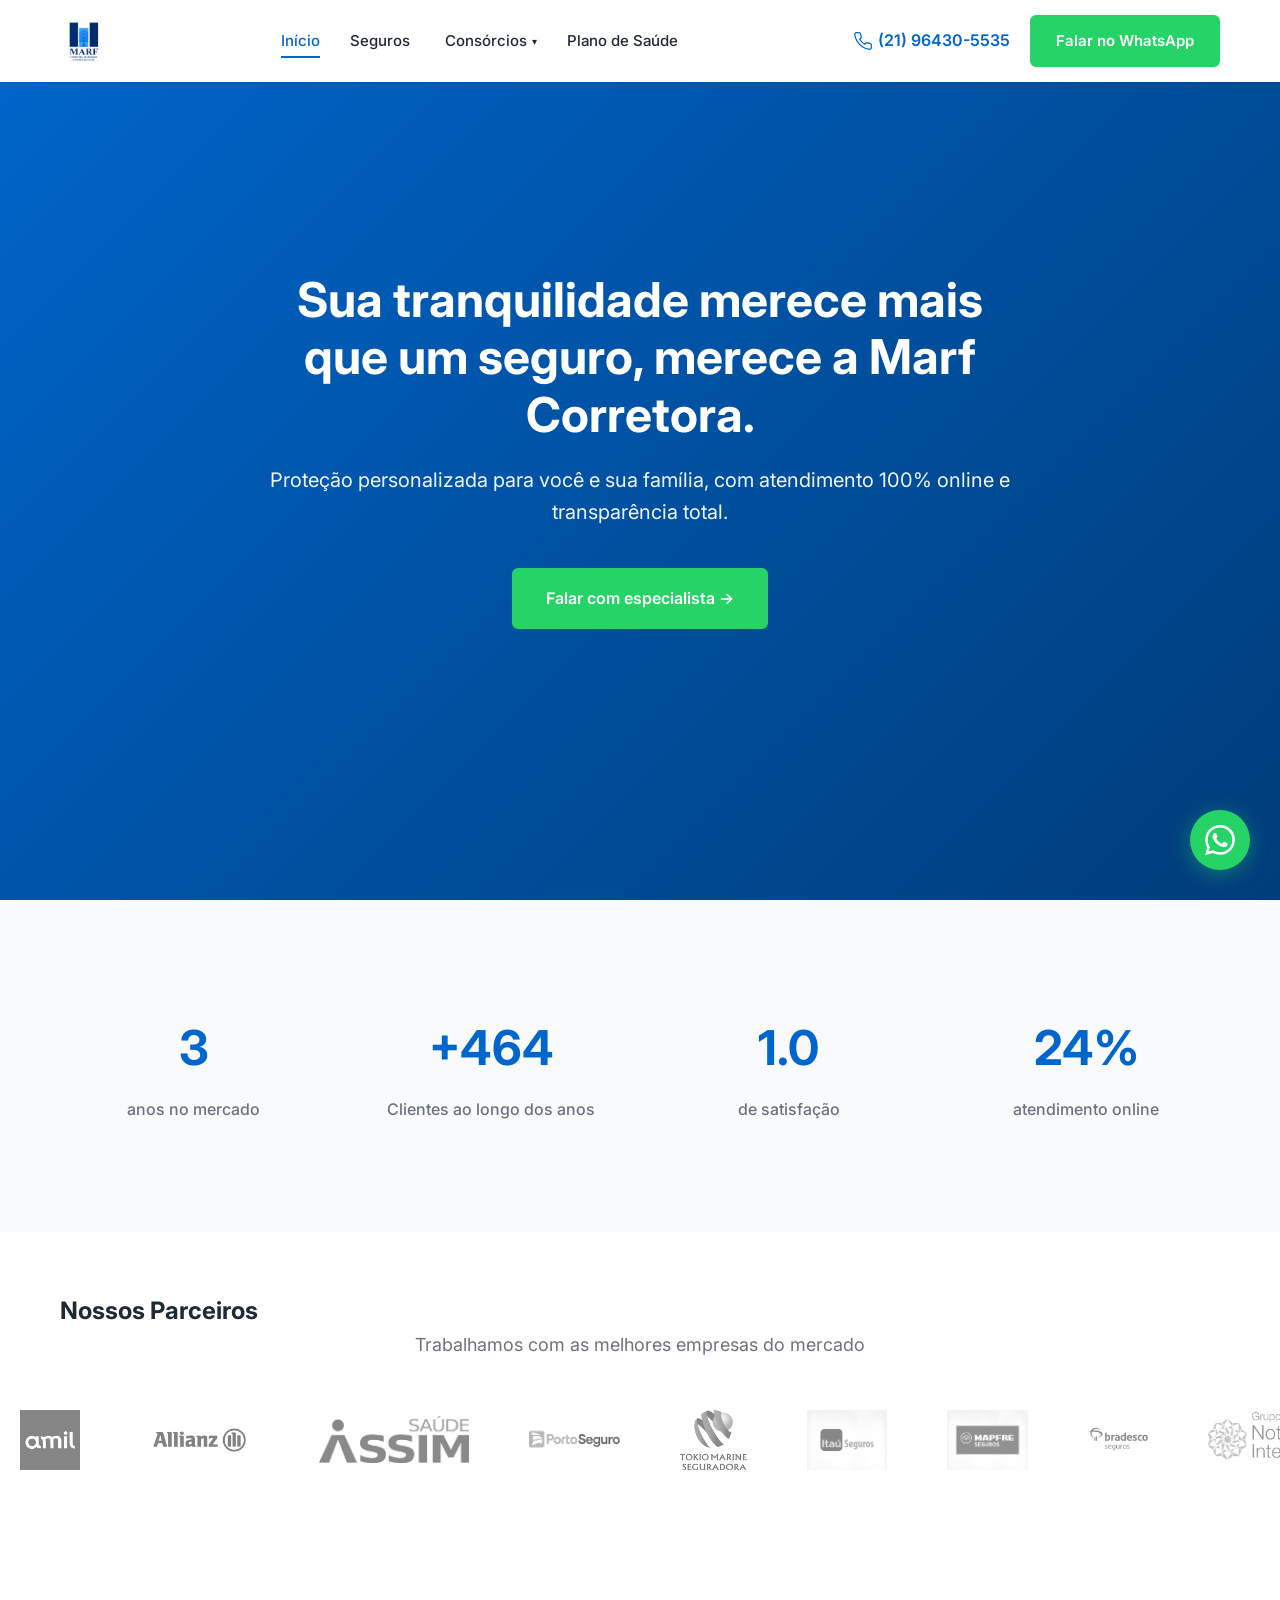
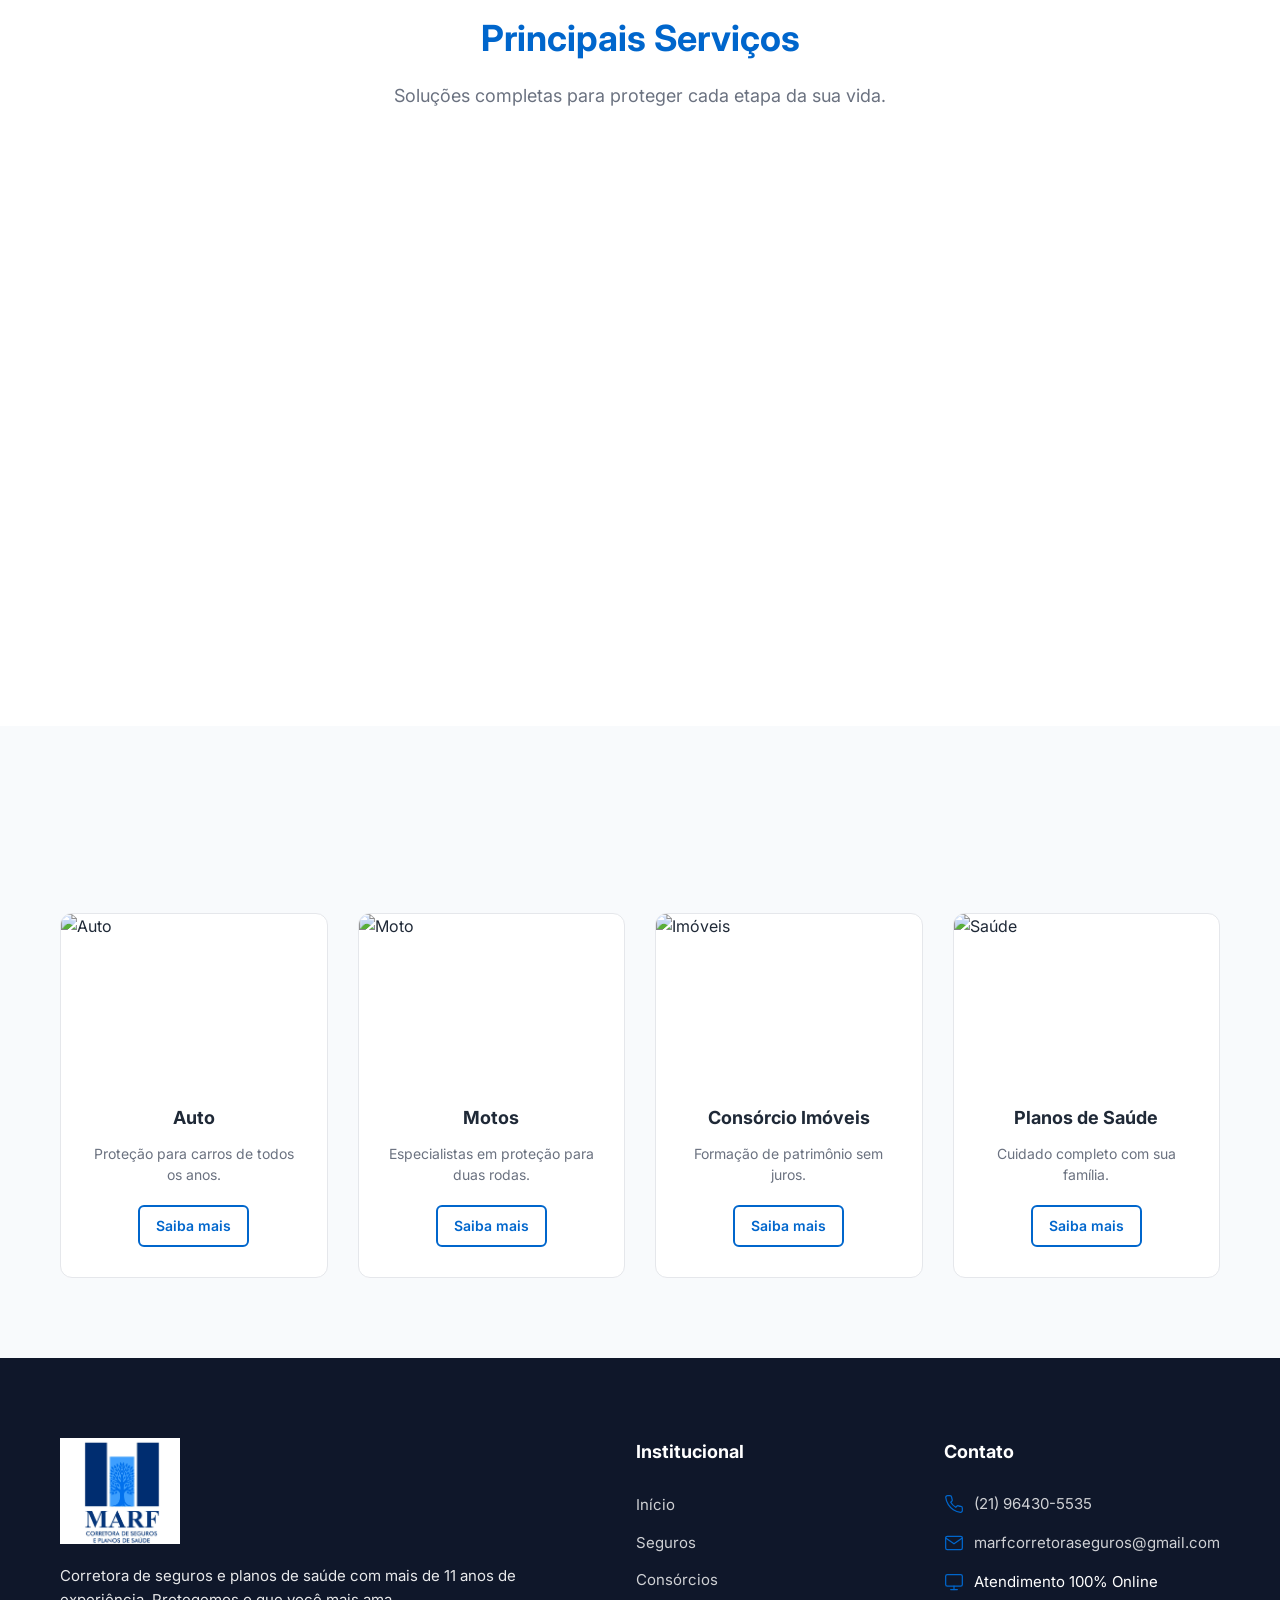
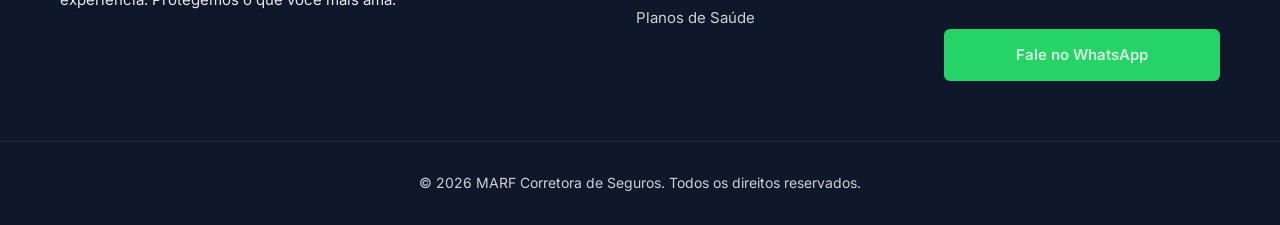
==== commit f013243b: "Update index.html" ====
--- a/index.html
+++ b/index.html
@@ -103,51 +103,56 @@
     </div>
   </section>
 
-  <!-- ===== PARCEIROS CAROUSEL ===== -->
-  <section class="partners-section">
-    <div class="container">
-      <h2 class="animate-on-scroll" style="margin-bottom: 10px;">Nossos Parceiros</h2>
-      <p class="section-sub animate-on-scroll" style="margin-bottom: 40px;">Trabalhamos com as melhores empresas do mercado</p>
-    </div>
+ <!-- ===== PARCEIROS CAROUSEL ===== -->
+<section class="partners-section">
+  <div class="container">
+    <div class="partners-header">
+      <h2 class="animate-on-scroll">Nossos Parceiros</h2>
+      <p class="section-sub animate-on-scroll">Trabalhamos com as melhores empresas do mercado</p>
+    </div>
+  </div>
+  <div class="partners-carousel-wrapper">
     <div class="partners-track">
       <!-- PRIMEIRA FILEIRA (16 logos) -->
-      <img src="./img/parceiro-1.avif" alt="Parceiro 1" class="partner-logo" loading="lazy">
-      <img src="./img/parceiro-2.avif" alt="Parceiro 2" class="partner-logo" loading="lazy">
-      <img src="./img/parceiro-3.avif" alt="Parceiro 3" class="partner-logo" loading="lazy">
-      <img src="./img/parceiro-4.avif" alt="Parceiro 4" class="partner-logo" loading="lazy">
-      <img src="./img/parceiro-5.avif" alt="Parceiro 5" class="partner-logo" loading="lazy">
-      <img src="./img/parceiro-6.avif" alt="Parceiro 6" class="partner-logo" loading="lazy">
-      <img src="./img/parceiro-7.avif" alt="Parceiro 7" class="partner-logo" loading="lazy">
-      <img src="./img/parceiro-8.avif" alt="Parceiro 8" class="partner-logo" loading="lazy">
-      <img src="./img/parceiro-9.avif" alt="Parceiro 9" class="partner-logo" loading="lazy">
-      <img src="./img/parceiro-10.avif" alt="Parceiro 10" class="partner-logo" loading="lazy">
-      <img src="./img/parceiro-11.avif" alt="Parceiro 11" class="partner-logo" loading="lazy">
-      <img src="./img/parceiro-12.avif" alt="Parceiro 12" class="partner-logo" loading="lazy">
-      <img src="./img/parceiro-13.avif" alt="Parceiro 13" class="partner-logo" loading="lazy">
-      <img src="./img/parceiro-14.avif" alt="Parceiro 14" class="partner-logo" loading="lazy">
-      <img src="./img/parceiro-15.avif" alt="Parceiro 15" class="partner-logo" loading="lazy">
-      <img src="./img/parceiro-16.avif" alt="Parceiro 16" class="partner-logo" loading="lazy">
+      <div class="partner-item"><img src="./img/parceiro-1.avif" alt="Parceiro 1" class="partner-logo" loading="lazy"></div>
+      <div class="partner-item"><img src="./img/parceiro-2.avif" alt="Parceiro 2" class="partner-logo" loading="lazy"></div>
+      <div class="partner-item"><img src="./img/parceiro-3.avif" alt="Parceiro 3" class="partner-logo" loading="lazy"></div>
+      <div class="partner-item"><img src="./img/parceiro-4.avif" alt="Parceiro 4" class="partner-logo" loading="lazy"></div>
+      <div class="partner-item"><img src="./img/parceiro-5.avif" alt="Parceiro 5" class="partner-logo" loading="lazy"></div>
+      <div class="partner-item"><img src="./img/parceiro-6.avif" alt="Parceiro 6" class="partner-logo" loading="lazy"></div>
+      <div class="partner-item"><img src="./img/parceiro-7.avif" alt="Parceiro 7" class="partner-logo" loading="lazy"></div>
+      <div class="partner-item"><img src="./img/parceiro-8.avif" alt="Parceiro 8" class="partner-logo" loading="lazy"></div>
+      <div class="partner-item"><img src="./img/parceiro-9.avif" alt="Parceiro 9" class="partner-logo" loading="lazy"></div>
+      <div class="partner-item"><img src="./img/parceiro-10.avif" alt="Parceiro 10" class="partner-logo" loading="lazy"></div>
+      <div class="partner-item"><img src="./img/parceiro-11.avif" alt="Parceiro 11" class="partner-logo" loading="lazy"></div>
+      <div class="partner-item"><img src="./img/parceiro-12.avif" alt="Parceiro 12" class="partner-logo" loading="lazy"></div>
+      <div class="partner-item"><img src="./img/parceiro-13.avif" alt="Parceiro 13" class="partner-logo" loading="lazy"></div>
+      <div class="partner-item"><img src="./img/parceiro-14.avif" alt="Parceiro 14" class="partner-logo" loading="lazy"></div>
+      <div class="partner-item"><img src="./img/parceiro-15.avif" alt="Parceiro 15" class="partner-logo" loading="lazy"></div>
+      <div class="partner-item"><img src="./img/parceiro-16.avif" alt="Parceiro 16" class="partner-logo" loading="lazy"></div>
       
-      <!-- SEGUNDA FILEIRA DUPLICADA (Para o loop infinito funcionar) -->
-      <img src="./img/parceiro-1.avif" alt="Parceiro 1" class="partner-logo" loading="lazy">
-      <img src="./img/parceiro-2.avif" alt="Parceiro 2" class="partner-logo" loading="lazy">
-      <img src="./img/parceiro-3.avif" alt="Parceiro 3" class="partner-logo" loading="lazy">
-      <img src="./img/parceiro-4.avif" alt="Parceiro 4" class="partner-logo" loading="lazy">
-      <img src="./img/parceiro-5.avif" alt="Parceiro 5" class="partner-logo" loading="lazy">
-      <img src="./img/parceiro-6.avif" alt="Parceiro 6" class="partner-logo" loading="lazy">
-      <img src="./img/parceiro-7.avif" alt="Parceiro 7" class="partner-logo" loading="lazy">
-      <img src="./img/parceiro-8.avif" alt="Parceiro 8" class="partner-logo" loading="lazy">
-      <img src="./img/parceiro-9.avif" alt="Parceiro 9" class="partner-logo" loading="lazy">
-      <img src="./img/parceiro-10.avif" alt="Parceiro 10" class="partner-logo" loading="lazy">
-      <img src="./img/parceiro-11.avif" alt="Parceiro 11" class="partner-logo" loading="lazy">
-      <img src="./img/parceiro-12.avif" alt="Parceiro 12" class="partner-logo" loading="lazy">
-      <img src="./img/parceiro-13.avif" alt="Parceiro 13" class="partner-logo" loading="lazy">
-      <img src="./img/parceiro-14.avif" alt="Parceiro 14" class="partner-logo" loading="lazy">
-      <img src="./img/parceiro-15.avif" alt="Parceiro 15" class="partner-logo" loading="lazy">
-      <img src="./img/parceiro-16.avif" alt="Parceiro 16" class="partner-logo" loading="lazy">
-    </div>
-  </section>
-
+      <!-- SEGUNDA FILEIRA DUPLICADA (Para o loop infinito) -->
+      <div class="partner-item"><img src="./img/parceiro-1.avif" alt="Parceiro 1" class="partner-logo" loading="lazy"></div>
+      <div class="partner-item"><img src="./img/parceiro-2.avif" alt="Parceiro 2" class="partner-logo" loading="lazy"></div>
+      <div class="partner-item"><img src="./img/parceiro-3.avif" alt="Parceiro 3" class="partner-logo" loading="lazy"></div>
+      <div class="partner-item"><img src="./img/parceiro-4.avif" alt="Parceiro 4" class="partner-logo" loading="lazy"></div>
+      <div class="partner-item"><img src="./img/parceiro-5.avif" alt="Parceiro 5" class="partner-logo" loading="lazy"></div>
+      <div class="partner-item"><img src="./img/parceiro-6.avif" alt="Parceiro 6" class="partner-logo" loading="lazy"></div>
+      <div class="partner-item"><img src="./img/parceiro-7.avif" alt="Parceiro 7" class="partner-logo" loading="lazy"></div>
+      <div class="partner-item"><img src="./img/parceiro-8.avif" alt="Parceiro 8" class="partner-logo" loading="lazy"></div>
+      <div class="partner-item"><img src="./img/parceiro-9.avif" alt="Parceiro 9" class="partner-logo" loading="lazy"></div>
+      <div class="partner-item"><img src="./img/parceiro-10.avif" alt="Parceiro 10" class="partner-logo" loading="lazy"></div>
+      <div class="partner-item"><img src="./img/parceiro-11.avif" alt="Parceiro 11" class="partner-logo" loading="lazy"></div>
+      <div class="partner-item"><img src="./img/parceiro-12.avif" alt="Parceiro 12" class="partner-logo" loading="lazy"></div>
+      <div class="partner-item"><img src="./img/parceiro-13.avif" alt="Parceiro 13" class="partner-logo" loading="lazy"></div>
+      <div class="partner-item"><img src="./img/parceiro-14.avif" alt="Parceiro 14" class="partner-logo" loading="lazy"></div>
+      <div class="partner-item"><img src="./img/parceiro-15.avif" alt="Parceiro 15" class="partner-logo" loading="lazy"></div>
+      <div class="partner-item"><img src="./img/parceiro-16.avif" alt="Parceiro 16" class="partner-logo" loading="lazy"></div>
+    </div>
+  </div>
+</section>
+
+  
   <!-- ===== PRINCIPAIS SERVIÇOS ===== -->
   <section class="section">
     <div class="container">
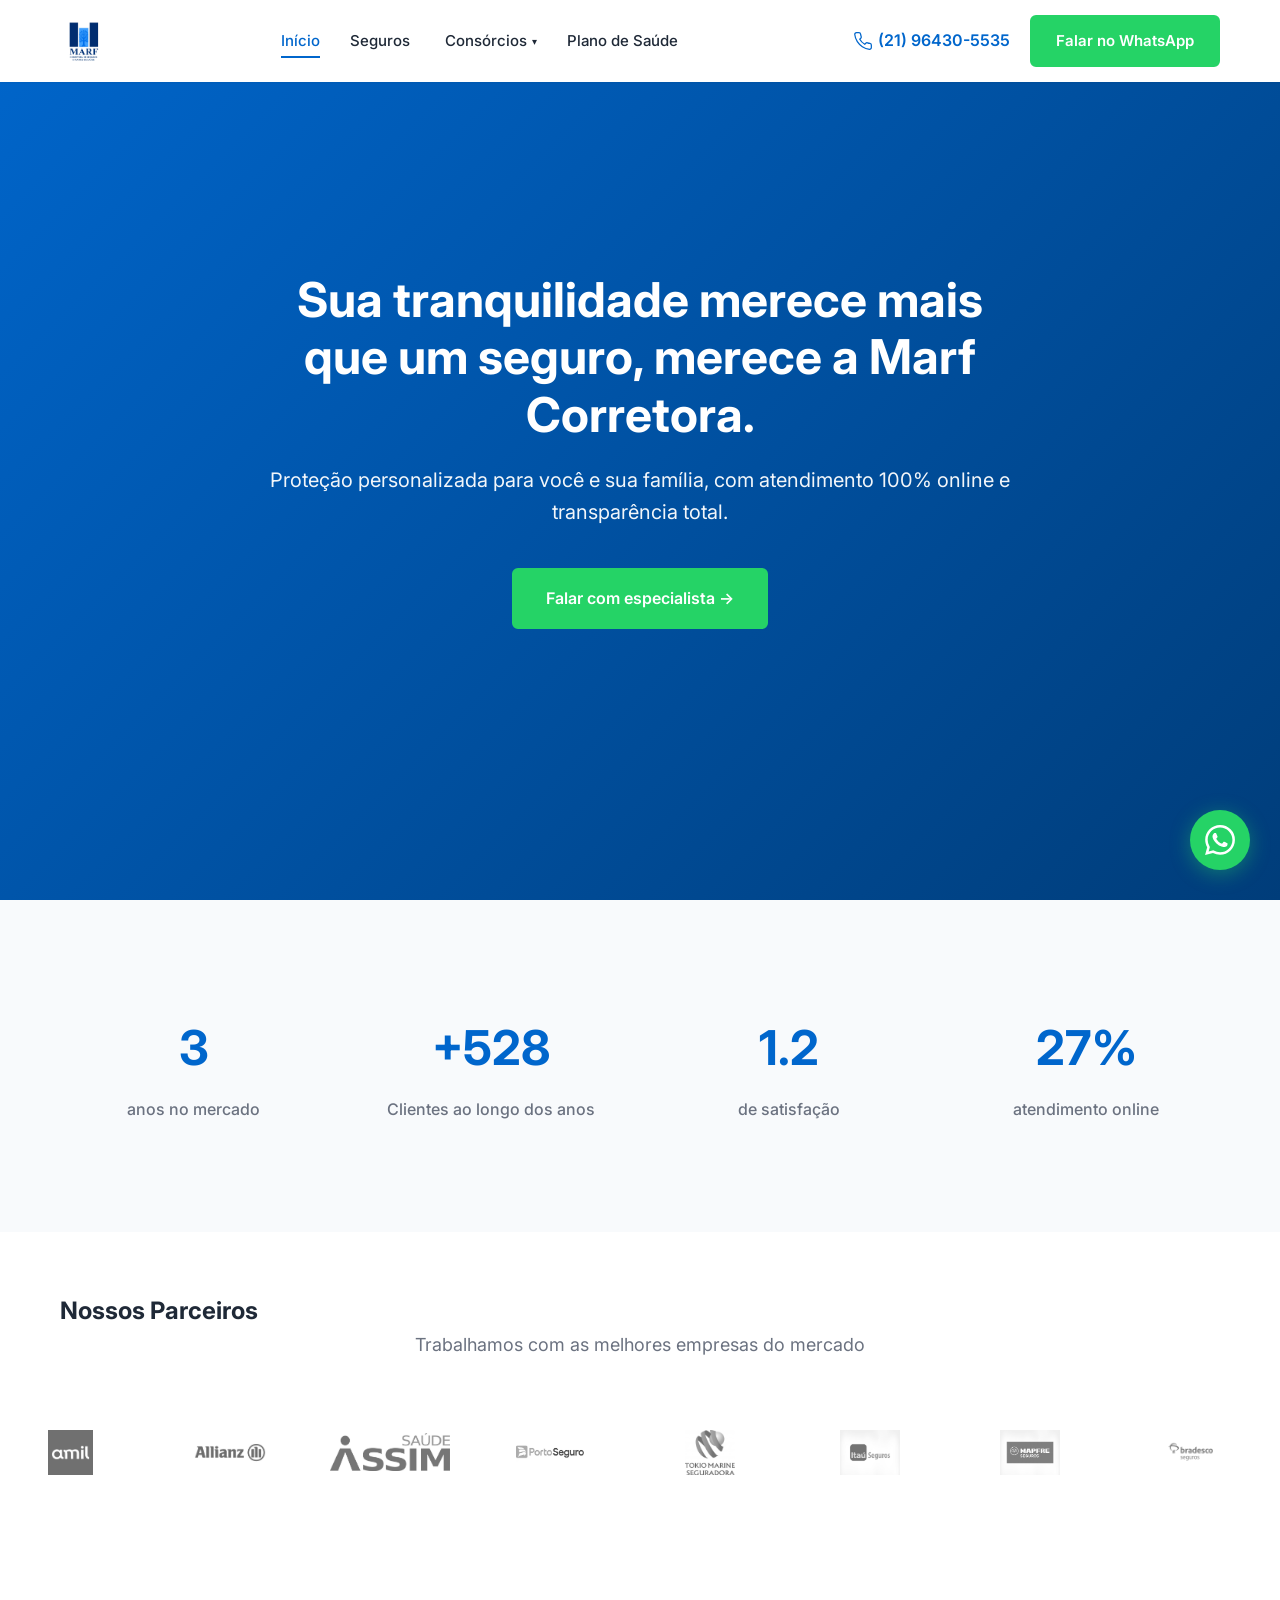
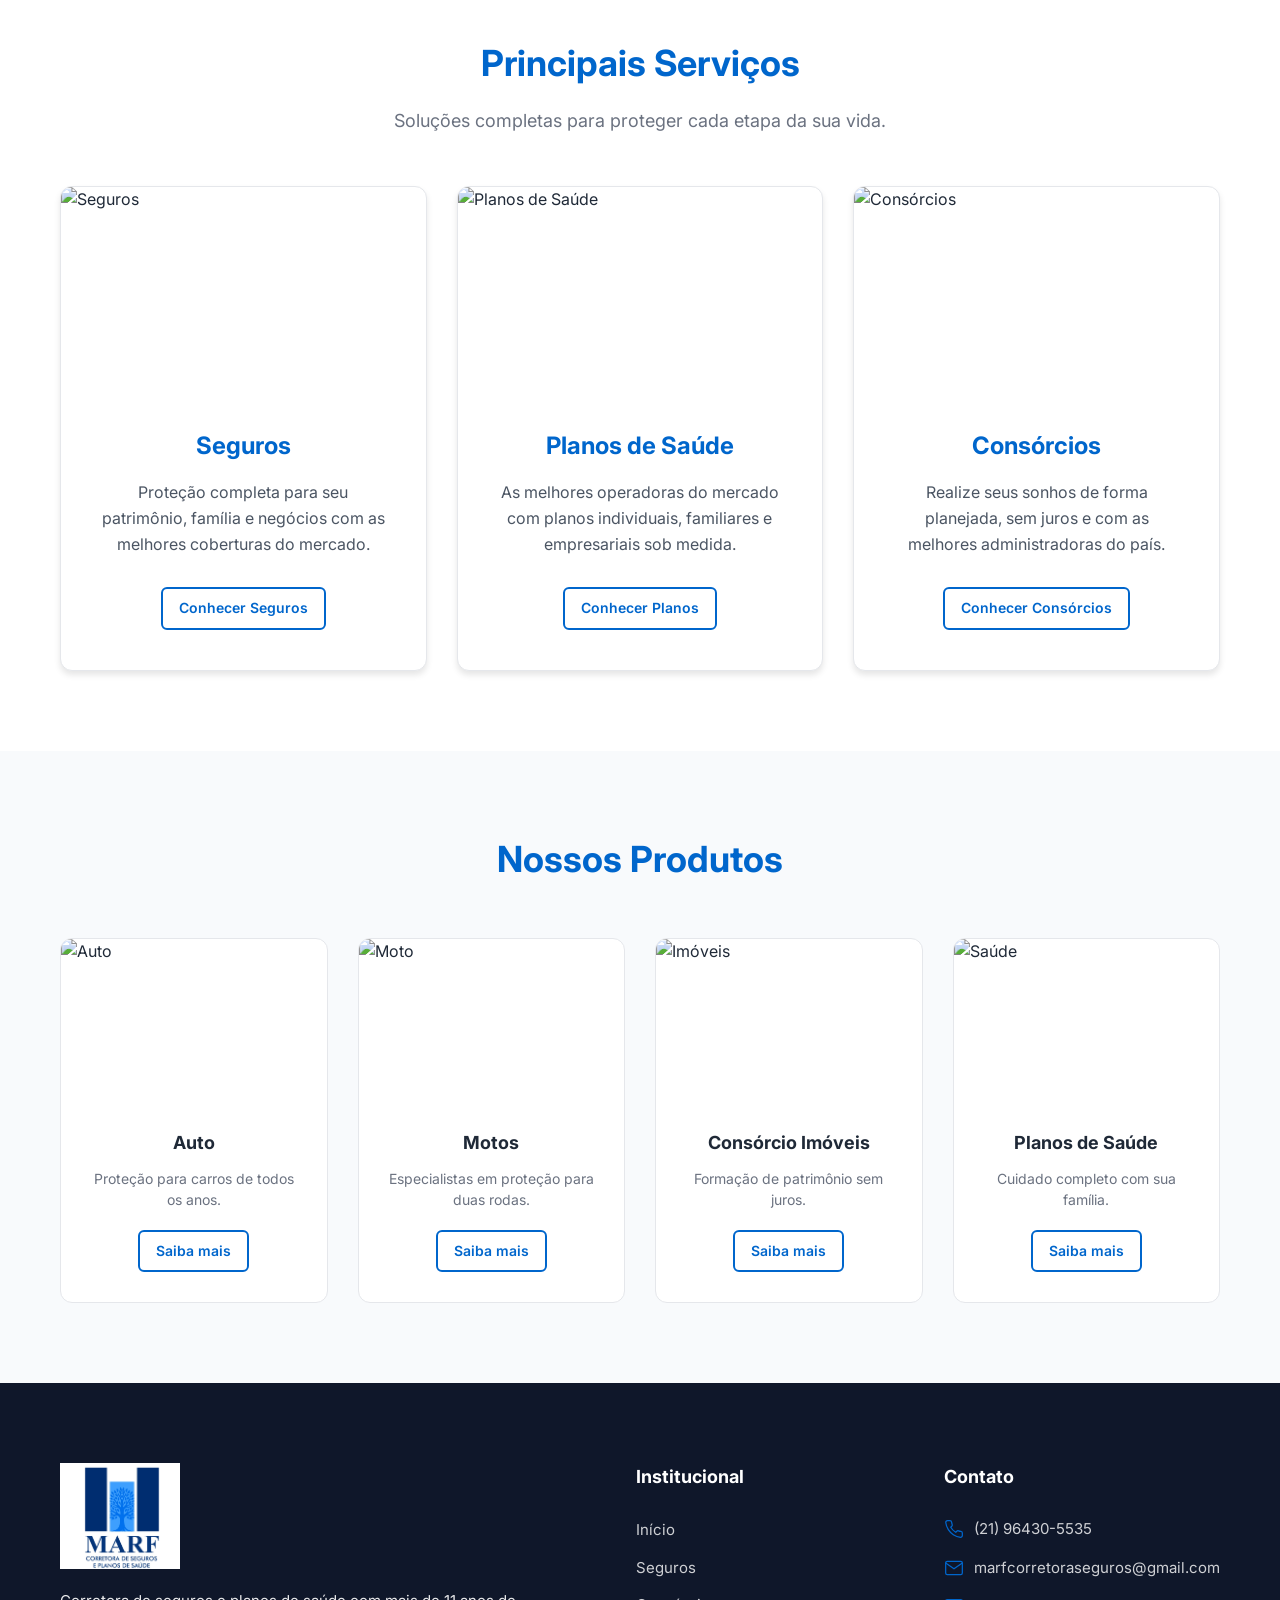
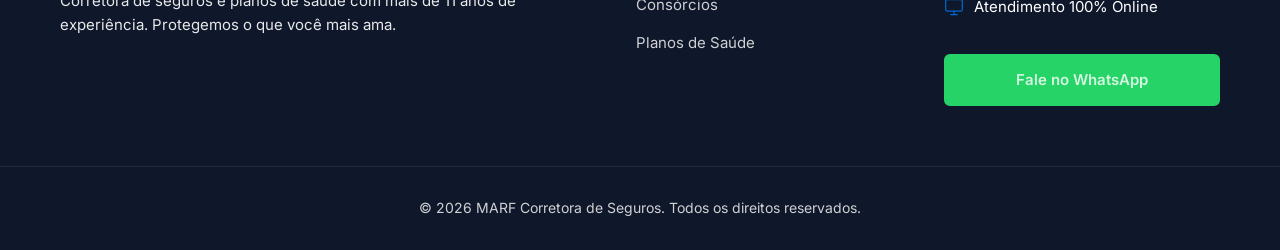
==== commit 96a41e18: "Update index.html" ====
--- a/index.html
+++ b/index.html
@@ -18,7 +18,7 @@
   <link rel="preconnect" href="https://fonts.googleapis.com">
   <link rel="preconnect" href="https://fonts.gstatic.com" crossorigin>
   <link href="https://fonts.googleapis.com/css2?family=Inter:wght@400;500;600;700&display=swap" rel="stylesheet">
-  <link rel="stylesheet" href="./style.css">
+  <link rel="stylesheet" href="style.css">
 </head>
 <body>
 
--- a/style.css
+++ b/style.css
@@ -565,21 +565,31 @@
   font-weight: 500;
 }
 
-/* ==========================================================================
-   11. PARCEIROS (CARROSSEL INFINITO)
+
+
+/* ==========================================================================
+  11. PARCEIROS (CARROSSEL INFINITO - 8 desktop / 3 mobile)
+   ========================================================================== */
+/* ==========================================================================
+   PARCEIROS - VERSÃO BLINDADA
+   ========================================================================== */
+/* ==========================================================================
+   PARCEIROS (CARROSSEL INFINITO) - VERSÃO FINAL
    ========================================================================== */
 .partners-section {
   background: var(--white);
-  padding: var(--spacing-2xl) 0;
+  padding: 60px 0;
   overflow: hidden;
+  width: 100%;
 }
 
 .partners-track {
   display: flex;
-  gap: var(--spacing-2xl);
+  flex-wrap: nowrap;
+  gap: 20px;
   width: max-content;
-  animation: scrollPartners 30s linear infinite;
-  padding: 0 var(--spacing-md);
+  animation: scrollPartners 35s linear infinite;
+  padding: 10px 0;
 }
 
 .partners-track:hover {
@@ -591,22 +601,64 @@
   100% { transform: translateX(-50%); }
 }
 
+.partner-item {
+  flex-shrink: 0;
+  width: 140px;
+  display: flex;
+  align-items: center;
+  justify-content: center;
+  padding: 10px;
+  background: var(--white);
+  border-radius: 8px;
+}
+
 .partner-logo {
-  height: 60px;
+  height: 45px;
+  max-width: 120px;
   width: auto;
-  max-width: 150px;
   object-fit: contain;
-  opacity: 0.6;
-  transition: all var(--transition-base);
+  opacity: 0.7;
   filter: grayscale(100%);
-  flex-shrink: 0;
-}
-
-.partner-logo:hover {
+  transition: all 0.3s ease;
+}
+
+.partner-item:hover .partner-logo {
   opacity: 1;
   filter: grayscale(0%);
   transform: scale(1.1);
 }
+
+/* ===== RESPONSIVIDADE DO CARROSSEL ===== */
+
+/* Tablet: 5-6 imagens */
+@media (max-width: 1024px) {
+  .partner-item { width: 130px; }
+  .partner-logo { height: 45px; max-width: 110px; }
+  .partners-track { gap: 15px; }
+}
+
+/* Mobile: 3 imagens visíveis, mas TODAS animando */
+@media (max-width: 768px) {
+  .partner-item { width: 100px; }
+  .partner-logo { height: 40px; max-width: 90px; }
+  .partners-track { 
+    gap: 15px; 
+    animation-duration: 25s; 
+  }
+}
+
+/* Mobile pequeno: 3 imagens menores, mas TODAS animando */
+@media (max-width: 480px) {
+  .partner-item { width: 90px; }
+  .partner-logo { height: 35px; max-width: 80px; }
+  .partners-track { 
+    gap: 12px; 
+    animation-duration: 20s; 
+  }
+}
+
+
+
 
 /* ==========================================================================
    12. SERVIÇOS (3 CARDS GRANDES)
@@ -947,3 +999,4 @@
   .header, .hero, .page-hero, .wa-float, .footer { display: none; }
   body { color: #000; background: #fff; }
 }
+
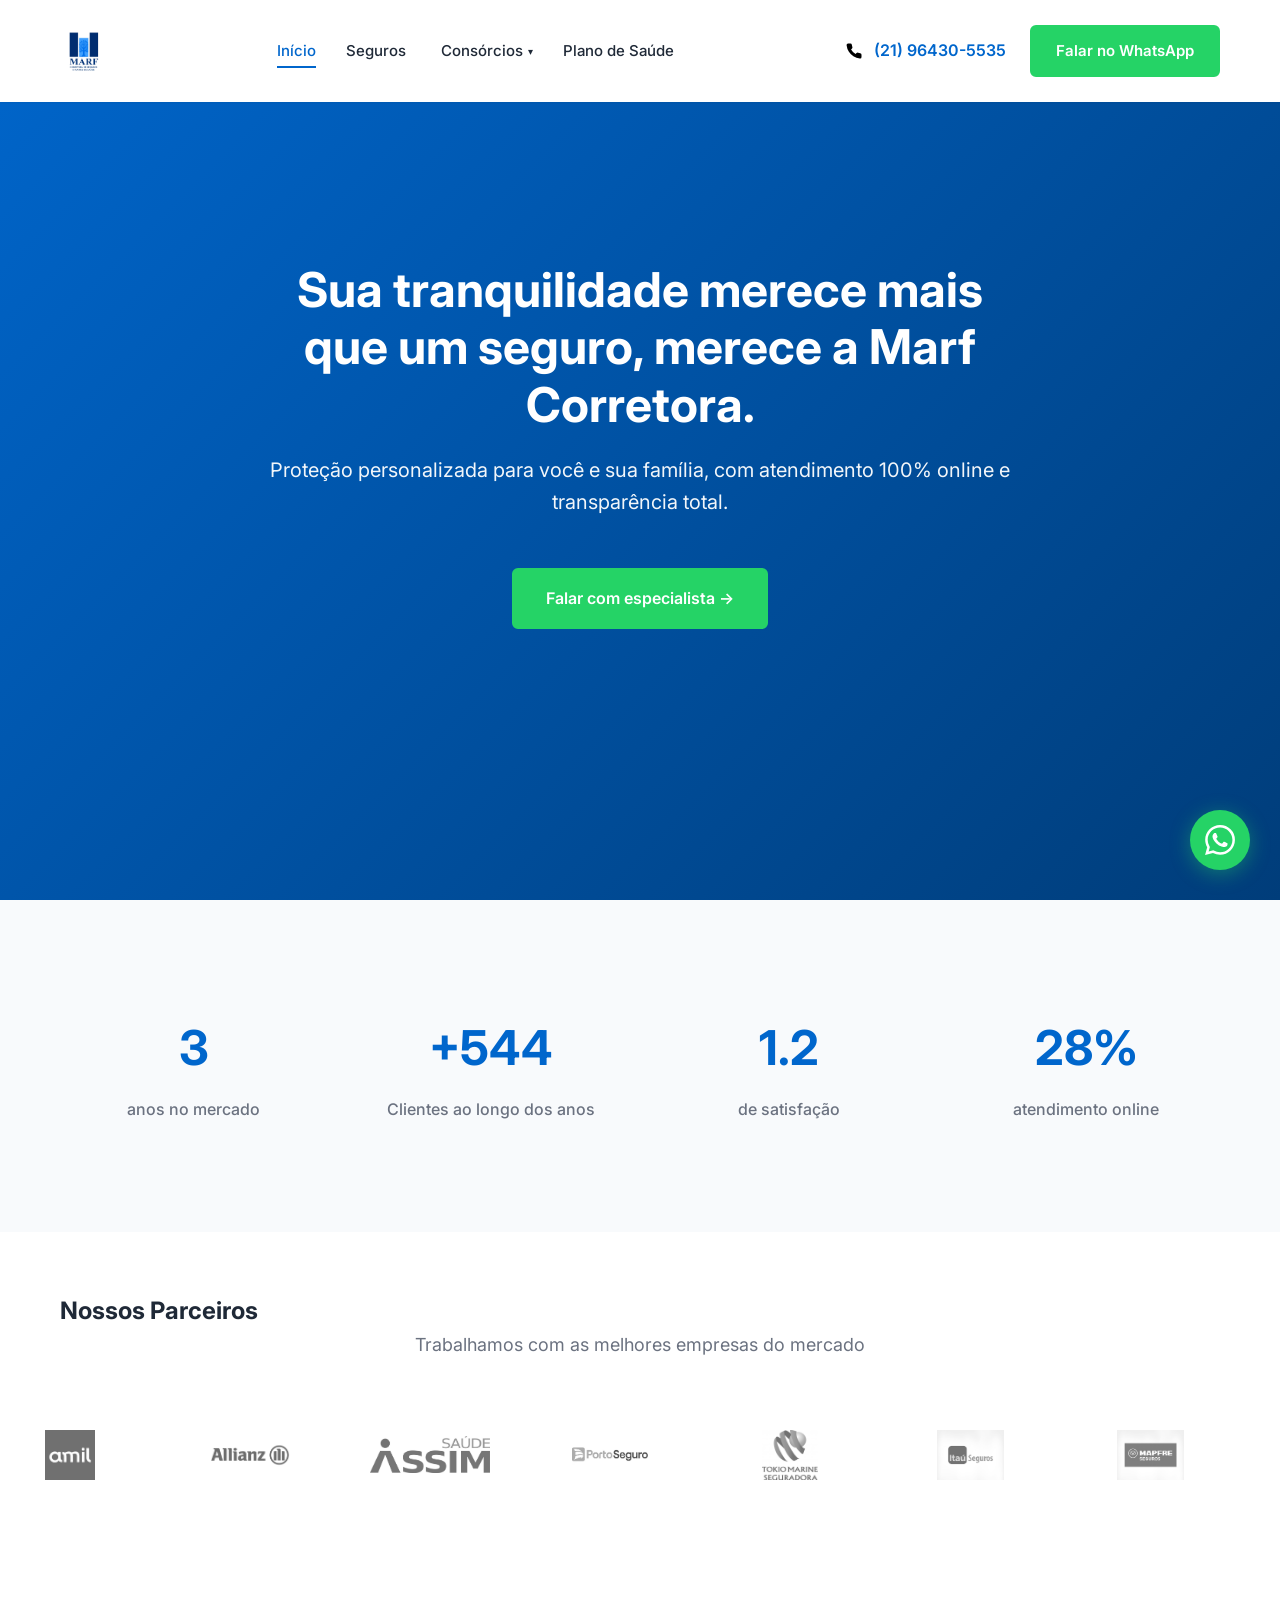
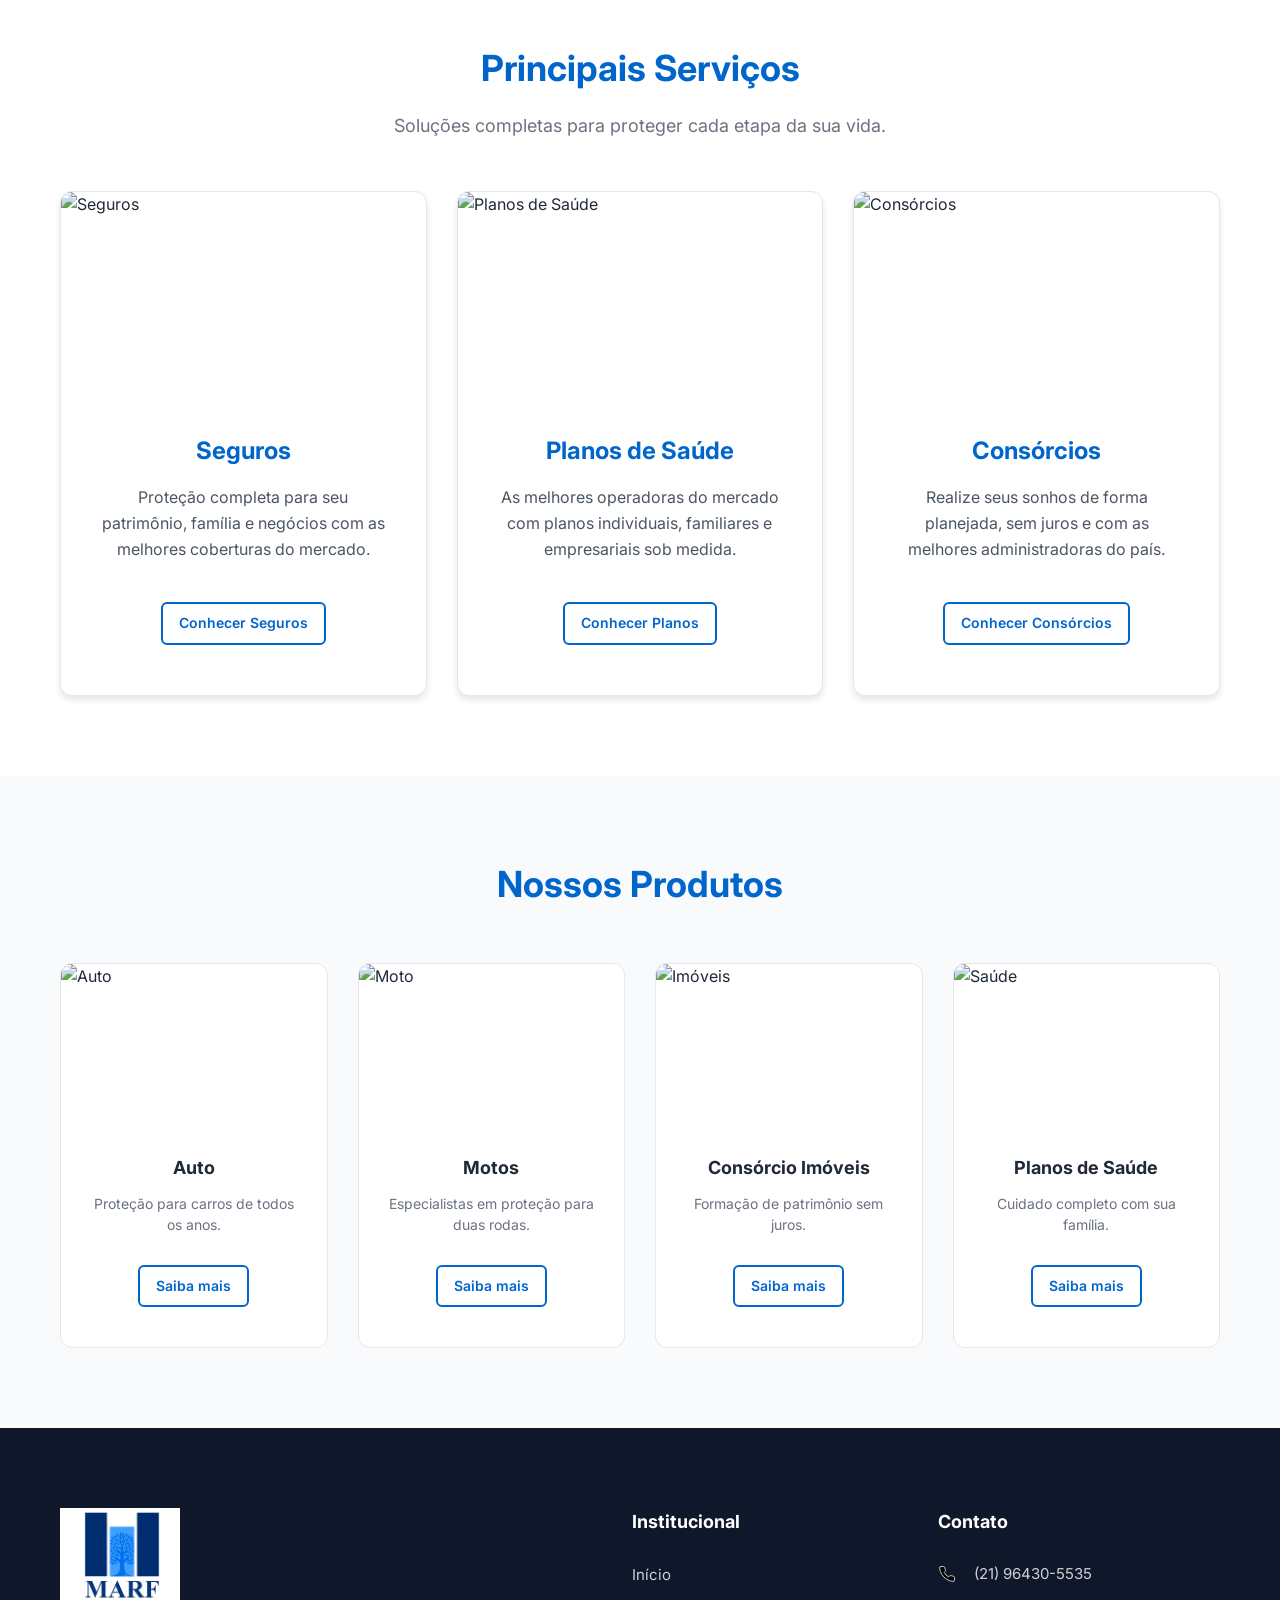
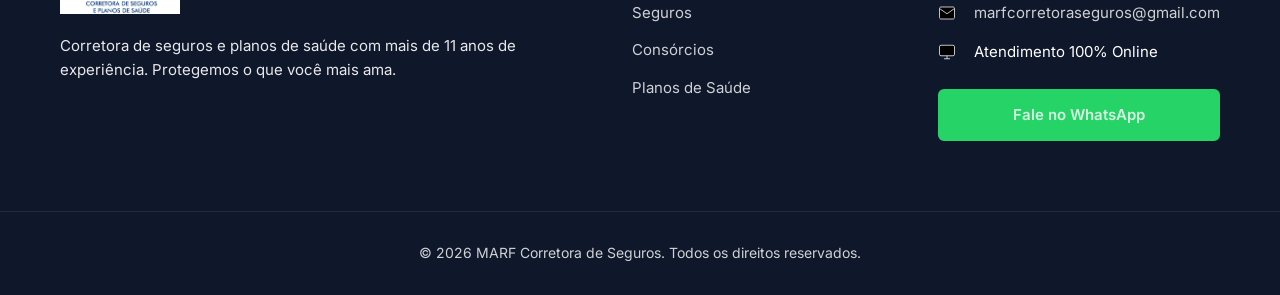
==== commit 9c8a42c4: "Update print statement from 'Hello' to 'Goodbye'" ====
--- a/index.html
+++ b/index.html
@@ -19,6 +19,7 @@
   <link rel="preconnect" href="https://fonts.gstatic.com" crossorigin>
   <link href="https://fonts.googleapis.com/css2?family=Inter:wght@400;500;600;700&display=swap" rel="stylesheet">
   <link rel="stylesheet" href="style.css">
+  <link rel="stylesheet" href="animations.css">
 </head>
 <body>
 
--- a/style.css
+++ b/style.css
@@ -2,13 +2,10 @@
    1. VARIÁVEIS CSS (Design System)
    ========================================================================== */
 :root {
-  /* Paleta Azul Unificada */
   --primary: #0066cc;
   --primary-dark: #003d7a;
   --primary-light: #e6f0fa;
   --accent: #0052a3;
-  
-  /* Cores Neutras */
   --text-dark: #1f2937;
   --text-medium: #4b5563;
   --text-light: #6b7280;
@@ -17,12 +14,9 @@
   --bg-light: #f8fafc;
   --white: #ffffff;
   --dark: #0f172a;
-  
-  /* WhatsApp (Mantido verde por padrão de UX) */
   --whatsapp: #25D366;
   --whatsapp-dark: #128C7E;
   
-  /* Espaçamentos */
   --spacing-xs: 10px;
   --spacing-sm: 15px;
   --spacing-md: 20px;
@@ -31,21 +25,18 @@
   --spacing-2xl: 60px;
   --spacing-3xl: 80px;
   
-  /* Border Radius */
   --radius-sm: 6px;
   --radius-md: 8px;
   --radius-lg: 12px;
   --radius-xl: 16px;
   --radius-full: 50%;
   
-  /* Sombras */
   --shadow-sm: 0 1px 2px rgba(0,0,0,0.05);
   --shadow-md: 0 4px 6px rgba(0,0,0,0.1);
   --shadow-lg: 0 10px 15px rgba(0,0,0,0.1);
   --shadow-xl: 0 20px 25px rgba(0,0,0,0.15);
   --shadow-whatsapp: 0 4px 20px rgba(37, 211, 102, 0.4);
   
-  /* Transições */
   --transition-base: 0.3s ease;
   --transition-slow: 0.6s ease;
 }
@@ -84,24 +75,7 @@
 }
 
 /* ==========================================================================
-   3. ÍCONES SVG INLINE
-   ========================================================================== */
-.icon-svg {
-  width: 48px;
-  height: 48px;
-  stroke: var(--primary);
-  stroke-width: 1.5;
-  fill: none;
-  stroke-linecap: round;
-  stroke-linejoin: round;
-  margin: 0 auto var(--spacing-md);
-  display: block;
-}
-.icon-svg.small { width: 20px; height: 20px; margin: 0; }
-.icon-svg.medium { width: 32px; height: 32px; margin: 0; }
-
-/* ==========================================================================
-   4. HEADER E NAVEGAÇÃO
+   3. HEADER E NAVEGAÇÃO
    ========================================================================== */
 .header {
   position: fixed;
@@ -181,7 +155,7 @@
 }
 
 /* ==========================================================================
-   5. DROPDOWN MENU
+   4. DROPDOWN MENU
    ========================================================================== */
 .dropdown {
   position: relative;
@@ -270,7 +244,7 @@
 }
 
 /* ==========================================================================
-   6. AÇÕES DE NAVEGAÇÃO E BOTÕES
+   5. BOTÕES E AÇÕES
    ========================================================================== */
 .nav-actions {
   display: flex;
@@ -343,7 +317,7 @@
 }
 
 /* ==========================================================================
-   7. MENU HAMBURGER (MOBILE)
+   6. HAMBURGER MENU (MOBILE)
    ========================================================================== */
 .hamburger {
   display: none;
@@ -378,7 +352,7 @@
 }
 
 /* ==========================================================================
-   8. HERO E CARROSSEL
+   7. HERO E PAGE HERO
    ========================================================================== */
 .hero {
   position: relative;
@@ -458,9 +432,6 @@
   pointer-events: none;
 }
 
-/* ==========================================================================
-   9. PAGE HERO
-   ========================================================================== */
 .page-hero {
   position: relative;
   height: 400px;
@@ -503,7 +474,7 @@
 }
 
 /* ==========================================================================
-   10. SEÇÕES GERAIS E STATS
+   8. SEÇÕES E STATS
    ========================================================================== */
 .section {
   padding: var(--spacing-3xl) 0;
@@ -528,14 +499,6 @@
   margin-right: auto;
 }
 
-.section-title {
-  font-size: 28px;
-  font-weight: 700;
-  margin: var(--spacing-2xl) 0 var(--spacing-lg);
-  color: var(--text-dark);
-  text-align: center;
-}
-
 .stats-section {
   background: var(--bg-light);
 }
@@ -565,28 +528,20 @@
   font-weight: 500;
 }
 
-
-
-/* ==========================================================================
-  11. PARCEIROS (CARROSSEL INFINITO - 8 desktop / 3 mobile)
-   ========================================================================== */
-/* ==========================================================================
-   PARCEIROS - VERSÃO BLINDADA
-   ========================================================================== */
-/* ==========================================================================
-   PARCEIROS (CARROSSEL INFINITO) - VERSÃO FINAL
+/* ==========================================================================
+   9. PARCEIROS (CARROSSEL INFINITO - BLINDADO)
    ========================================================================== */
 .partners-section {
   background: var(--white);
-  padding: 60px 0;
+  padding: var(--spacing-2xl) 0;
   overflow: hidden;
   width: 100%;
 }
 
 .partners-track {
   display: flex;
-  flex-wrap: nowrap;
-  gap: 20px;
+  flex-wrap: nowrap; /* Garante que não quebre linha */
+  gap: 40px;
   width: max-content;
   animation: scrollPartners 35s linear infinite;
   padding: 10px 0;
@@ -609,59 +564,31 @@
   justify-content: center;
   padding: 10px;
   background: var(--white);
-  border-radius: 8px;
+  border-radius: var(--radius-md);
+  transition: transform var(--transition-base);
+}
+
+.partner-item:hover {
+  transform: scale(1.05);
 }
 
 .partner-logo {
-  height: 45px;
+  width: 100%;
+  height: 50px;
   max-width: 120px;
-  width: auto;
   object-fit: contain;
   opacity: 0.7;
+  transition: all var(--transition-base);
   filter: grayscale(100%);
-  transition: all 0.3s ease;
 }
 
 .partner-item:hover .partner-logo {
   opacity: 1;
   filter: grayscale(0%);
-  transform: scale(1.1);
-}
-
-/* ===== RESPONSIVIDADE DO CARROSSEL ===== */
-
-/* Tablet: 5-6 imagens */
-@media (max-width: 1024px) {
-  .partner-item { width: 130px; }
-  .partner-logo { height: 45px; max-width: 110px; }
-  .partners-track { gap: 15px; }
-}
-
-/* Mobile: 3 imagens visíveis, mas TODAS animando */
-@media (max-width: 768px) {
-  .partner-item { width: 100px; }
-  .partner-logo { height: 40px; max-width: 90px; }
-  .partners-track { 
-    gap: 15px; 
-    animation-duration: 25s; 
-  }
-}
-
-/* Mobile pequeno: 3 imagens menores, mas TODAS animando */
-@media (max-width: 480px) {
-  .partner-item { width: 90px; }
-  .partner-logo { height: 35px; max-width: 80px; }
-  .partners-track { 
-    gap: 12px; 
-    animation-duration: 20s; 
-  }
-}
-
-
-
-
-/* ==========================================================================
-   12. SERVIÇOS (3 CARDS GRANDES)
+}
+
+/* ==========================================================================
+   10. SERVIÇOS E PRODUTOS
    ========================================================================== */
 .services-grid {
   display: grid;
@@ -706,9 +633,6 @@
   line-height: 1.6;
 }
 
-/* ==========================================================================
-   13. PRODUTOS (GRADE DETALHADA)
-   ========================================================================== */
 .products-grid {
   display: grid;
   grid-template-columns: repeat(auto-fit, minmax(250px, 1fr));
@@ -755,7 +679,7 @@
 }
 
 /* ==========================================================================
-   14. FOOTER
+   11. FOOTER
    ========================================================================== */
 .footer {
   background: var(--dark);
@@ -822,7 +746,7 @@
 }
 
 /* ==========================================================================
-   15. WHATSAPP FLOAT E ANIMAÇÕES
+   12. WHATSAPP FLOAT E ANIMAÇÕES
    ========================================================================== */
 .wa-float {
   position: fixed;
@@ -864,14 +788,17 @@
 }
 
 /* ==========================================================================
-   16. RESPONSIVIDADE (MEDIA QUERIES)
+   13. RESPONSIVIDADE (MEDIA QUERIES)
    ========================================================================== */
 @media (max-width: 1024px) {
   .nav-list { gap: var(--spacing-md); }
-  .stats-grid { grid-template-columns: repeat(2, 1fr); }
-  .services-grid { grid-template-columns: repeat(2, 1fr); }
+  .stats-grid, .services-grid { grid-template-columns: repeat(2, 1fr); }
   .footer-container { grid-template-columns: repeat(3, 1fr); }
   .hero h1, .page-hero h1 { font-size: 40px; }
+  
+  .partner-item { width: 130px; }
+  .partner-logo { height: 45px; max-width: 110px; }
+  .partners-track { gap: 30px; }
 }
 
 @media (max-width: 768px) {
@@ -962,11 +889,17 @@
   .services-grid, .products-grid { grid-template-columns: 1fr; }
   .footer-container { grid-template-columns: 1fr; }
   
-  /* Ajustes do Carrossel de Parceiros no Mobile */
-  .partner-logo { height: 50px; max-width: 120px; }
-  .partners-track {
-    gap: var(--spacing-xl);
-    animation-duration: 20s;
+  /* CARROSSEL MOBILE: 3 imagens visíveis, mas TODAS animando */
+  .partner-item { 
+    width: 100px !important;
+  }
+  .partner-logo { 
+    height: 40px !important; 
+    max-width: 90px !important;
+  }
+  .partners-track { 
+    gap: 15px !important;
+    animation-duration: 25s !important; /* Mais rápido no mobile */
   }
 }
 
@@ -978,15 +911,37 @@
   .section h2 { font-size: 24px; }
   .stat-number { font-size: 32px; }
   .wa-float { width: 50px; height: 50px; bottom: var(--spacing-md); right: var(--spacing-md); }
-  .partner-logo { height: 40px; max-width: 100px; }
-}
-
+  
+  /* CARROSSEL MOBILE PEQUENO */
+  .partner-item { 
+    width: 90px !important;
+  }
+  .partner-logo { 
+    height: 35px !important; 
+    max-width: 80px !important;
+  }
+  .partners-track { 
+    gap: 12px !important;
+    animation-duration: 20s !important;
+  }
+}
+
+/* ==========================================================================
+   14. ACESSIBILIDADE E PRINT
+   ========================================================================== */
 @media (prefers-reduced-motion: reduce) {
   *, *::before, *::after {
     animation-duration: 0.01ms !important;
     animation-iteration-count: 1 !important;
     transition-duration: 0.01ms !important;
   }
+  
+  /* EXCEÇÃO CRÍTICA: Força o carrossel a continuar rodando mesmo com "Reduzir Movimento" ativado */
+  .partners-track {
+    animation-duration: 35s !important;
+    animation-iteration-count: infinite !important;
+  }
+  
   .animate-on-scroll { opacity: 1; transform: none; }
 }
 
@@ -1000,3 +955,55 @@
   body { color: #000; background: #fff; }
 }
 
+
+
+
+
+
+
+
+
+/* ==========================================================================
+   CORREÇÃO FINAL DOS ÍCONES SVG - COLAR NO FINAL DO ARQUIVO
+   ========================================================================== */
+
+/* Força todos os ícones SVG a ficarem pequenos e alinhados */
+.icon-svg {
+  display: inline-block !important;
+  vertical-align: middle !important;
+  margin: 0 !important;
+}
+
+/* Tamanho específico para ícones dentro do header (telefone) */
+.phone-link .icon-svg,
+.nav-actions .icon-svg {
+  width: 18px !important;
+  height: 18px !important;
+  margin-right: 6px !important;
+}
+
+/* Tamanho específico para ícones do footer (telefone, email, laptop) */
+.footer-contact .icon-svg {
+  width: 18px !important;
+  height: 18px !important;
+  margin-right: 8px !important;
+  flex-shrink: 0 !important;
+}
+
+/* Tamanho para ícones de redes sociais no footer */
+.footer-social .icon-svg {
+  width: 20px !important;
+  height: 20px !important;
+  margin: 0 !important;
+  stroke: white !important;
+}
+
+/* Espaçamento extra nos botões */
+.btn {
+  margin: 10px 0 !important;
+}
+
+/* Espaçamento entre telefone e botão WhatsApp no header */
+.nav-actions {
+  gap: 24px !important;
+}
--- a/animations.css
+++ b/animations.css
@@ -0,0 +1,483 @@
+/* ==========================================================================
+   ANIMATIONS.CSS - Pacote de Animações Extras para MARF
+   NÃO duplica nenhuma animação existente no style.css
+   ========================================================================== */
+
+/* ==========================================================================
+   1. ANIMAÇÕES DE SURGIMENTO (ENTRADAS)
+   ========================================================================== */
+
+/* 1.1 Fade In da Esquerda */
+@keyframes fadeInLeft {
+  from {
+    opacity: 0;
+    transform: translateX(-50px);
+  }
+  to {
+    opacity: 1;
+    transform: translateX(0);
+  }
+}
+
+.animate-fade-in-left {
+  animation: fadeInLeft 0.8s ease forwards;
+}
+
+/* 1.2 Fade In da Direita */
+@keyframes fadeInRight {
+  from {
+    opacity: 0;
+    transform: translateX(50px);
+  }
+  to {
+    opacity: 1;
+    transform: translateX(0);
+  }
+}
+
+.animate-fade-in-right {
+  animation: fadeInRight 0.8s ease forwards;
+}
+
+/* 1.3 Fade In de Cima */
+@keyframes fadeInDown {
+  from {
+    opacity: 0;
+    transform: translateY(-50px);
+  }
+  to {
+    opacity: 1;
+    transform: translateY(0);
+  }
+}
+
+.animate-fade-in-down {
+  animation: fadeInDown 0.8s ease forwards;
+}
+
+/* 1.4 Zoom In */
+@keyframes zoomIn {
+  from {
+    opacity: 0;
+    transform: scale(0.3);
+  }
+  to {
+    opacity: 1;
+    transform: scale(1);
+  }
+}
+
+.animate-zoom-in {
+  animation: zoomIn 0.6s cubic-bezier(0.175, 0.885, 0.32, 1.275) forwards;
+}
+
+/* 1.5 Rotate In */
+@keyframes rotateIn {
+  from {
+    opacity: 0;
+    transform: rotate(-200deg);
+  }
+  to {
+    opacity: 1;
+    transform: rotate(0);
+  }
+}
+
+.animate-rotate-in {
+  animation: rotateIn 0.8s ease forwards;
+  transform-origin: center;
+}
+
+/* 1.6 Flip In Horizontal */
+@keyframes flipInX {
+  from {
+    opacity: 0;
+    transform: perspective(400px) rotateX(90deg);
+  }
+  to {
+    opacity: 1;
+    transform: perspective(400px) rotateX(0);
+  }
+}
+
+.animate-flip-in-x {
+  animation: flipInX 0.8s ease forwards;
+}
+
+/* 1.7 Bounce In */
+@keyframes bounceIn {
+  0% {
+    opacity: 0;
+    transform: scale(0.3);
+  }
+  50% {
+    opacity: 1;
+    transform: scale(1.05);
+  }
+  70% {
+    transform: scale(0.9);
+  }
+  100% {
+    transform: scale(1);
+  }
+}
+
+.animate-bounce-in {
+  animation: bounceIn 0.8s cubic-bezier(0.215, 0.61, 0.355, 1) forwards;
+}
+
+/* 1.8 Slide In Up (com elasticidade) */
+@keyframes slideInUp {
+  from {
+    opacity: 0;
+    transform: translateY(80px);
+  }
+  to {
+    opacity: 1;
+    transform: translateY(0);
+  }
+}
+
+.animate-slide-in-up {
+  animation: slideInUp 0.8s cubic-bezier(0.175, 0.885, 0.32, 1.275) forwards;
+}
+
+/* ==========================================================================
+   2. ANIMAÇÕES DE CLIQUE / INTERAÇÃO
+   ========================================================================== */
+
+/* 2.1 Ripple (Material Design) */
+@keyframes ripple {
+  0% {
+    box-shadow: 0 0 0 0 rgba(0, 102, 204, 0.4);
+  }
+  100% {
+    box-shadow: 0 0 0 20px rgba(0, 102, 204, 0);
+  }
+}
+
+.animate-ripple {
+  position: relative;
+  overflow: hidden;
+}
+
+.animate-ripple::after {
+  content: '';
+  position: absolute;
+  top: 50%;
+  left: 50%;
+  width: 0;
+  height: 0;
+  border-radius: 50%;
+  background: rgba(255, 255, 255, 0.5);
+  transform: translate(-50%, -50%);
+  transition: width 0.6s, height 0.6s;
+}
+
+.animate-ripple:active::after {
+  width: 300px;
+  height: 300px;
+}
+
+/* 2.2 Click Pulse */
+@keyframes clickPulse {
+  0% { transform: scale(1); }
+  50% { transform: scale(0.95); }
+  100% { transform: scale(1); }
+}
+
+.animate-click-pulse:active {
+  animation: clickPulse 0.3s ease;
+}
+
+/* 2.3 Click Scale */
+@keyframes clickScale {
+  0% { transform: scale(1); }
+  50% { transform: scale(0.9); }
+  100% { transform: scale(1); }
+}
+
+.animate-click-scale:active {
+  animation: clickScale 0.2s ease;
+}
+
+/* 2.4 Shake (para erros/atenção) */
+@keyframes shake {
+  0%, 100% { transform: translateX(0); }
+  10%, 30%, 50%, 70%, 90% { transform: translateX(-8px); }
+  20%, 40%, 60%, 80% { transform: translateX(8px); }
+}
+
+.animate-shake {
+  animation: shake 0.6s ease;
+}
+
+/* 2.5 Tada (chamada de atenção) */
+@keyframes tada {
+  0% { transform: scale(1); }
+  10%, 20% { transform: scale(0.9) rotate(-3deg); }
+  30%, 50%, 70%, 90% { transform: scale(1.1) rotate(3deg); }
+  40%, 60%, 80% { transform: scale(1.1) rotate(-3deg); }
+  100% { transform: scale(1) rotate(0); }
+}
+
+.animate-tada {
+  animation: tada 1s ease;
+}
+
+/* 2.6 Rubber Band (elástico) */
+@keyframes rubberBand {
+  0% { transform: scale3d(1, 1, 1); }
+  30% { transform: scale3d(1.25, 0.75, 1); }
+  40% { transform: scale3d(0.75, 1.25, 1); }
+  50% { transform: scale3d(1.15, 0.85, 1); }
+  65% { transform: scale3d(0.95, 1.05, 1); }
+  75% { transform: scale3d(1.05, 0.95, 1); }
+  100% { transform: scale3d(1, 1, 1); }
+}
+
+.animate-rubber-band {
+  animation: rubberBand 1s ease;
+}
+
+/* 2.7 Jello (gelatina) */
+@keyframes jello {
+  0%, 100% { transform: skewX(0) skewY(0); }
+  30% { transform: skewX(-12.5deg) skewY(-12.5deg); }
+  40% { transform: skewX(6.25deg) skewY(6.25deg); }
+  50% { transform: skewX(-3.125deg) skewY(-3.125deg); }
+  65% { transform: skewX(1.5625deg) skewY(1.5625deg); }
+  75% { transform: skewX(-0.78125deg) skewY(-0.78125deg); }
+}
+
+.animate-jello {
+  animation: jello 1s ease;
+}
+
+/* 2.8 Heart Beat (batida de coração) */
+@keyframes heartBeat {
+  0% { transform: scale(1); }
+  14% { transform: scale(1.3); }
+  28% { transform: scale(1); }
+  42% { transform: scale(1.3); }
+  70% { transform: scale(1); }
+}
+
+.animate-heart-beat {
+  animation: heartBeat 1.3s ease infinite;
+}
+
+/* ==========================================================================
+   3. ANIMAÇÕES CONTÍNUAS / DECORATIVAS
+   ========================================================================== */
+
+/* 3.1 Float (flutuação suave) */
+@keyframes float {
+  0%, 100% { transform: translateY(0); }
+  50% { transform: translateY(-15px); }
+}
+
+.animate-float {
+  animation: float 3s ease-in-out infinite;
+}
+
+/* 3.2 Glow (brilho pulsante) */
+@keyframes glow {
+  0%, 100% {
+    box-shadow: 0 0 5px var(--primary), 0 0 10px var(--primary);
+  }
+  50% {
+    box-shadow: 0 0 20px var(--primary), 0 0 30px var(--primary-light);
+  }
+}
+
+.animate-glow {
+  animation: glow 2s ease-in-out infinite;
+}
+
+/* 3.3 Shimmer (brilho deslizante) */
+@keyframes shimmer {
+  0% { background-position: -200% 0; }
+  100% { background-position: 200% 0; }
+}
+
+.animate-shimmer {
+  background: linear-gradient(
+    90deg,
+    var(--bg-light) 0%,
+    var(--white) 50%,
+    var(--bg-light) 100%
+  );
+  background-size: 200% 100%;
+  animation: shimmer 2s linear infinite;
+}
+
+/* 3.4 Swing (balanço) */
+@keyframes swing {
+  20% { transform: rotate(15deg); }
+  40% { transform: rotate(-10deg); }
+  60% { transform: rotate(5deg); }
+  80% { transform: rotate(-5deg); }
+  100% { transform: rotate(0); }
+}
+
+.animate-swing {
+  animation: swing 1s ease;
+  transform-origin: top center;
+}
+
+/* 3.5 Wobble */
+@keyframes wobble {
+  0% { transform: translateX(0); }
+  15% { transform: translateX(-25%) rotate(-5deg); }
+  30% { transform: translateX(20%) rotate(3deg); }
+  45% { transform: translateX(-15%) rotate(-3deg); }
+  60% { transform: translateX(10%) rotate(2deg); }
+  75% { transform: translateX(-5%) rotate(-1deg); }
+  100% { transform: translateX(0); }
+}
+
+.animate-wobble {
+  animation: wobble 1s ease;
+}
+
+/* ==========================================================================
+   4. UTILITÁRIOS - DELAYS
+   ========================================================================== */
+
+.delay-1 { animation-delay: 0.1s; }
+.delay-2 { animation-delay: 0.2s; }
+.delay-3 { animation-delay: 0.3s; }
+.delay-4 { animation-delay: 0.4s; }
+.delay-5 { animation-delay: 0.5s; }
+.delay-6 { animation-delay: 0.6s; }
+.delay-7 { animation-delay: 0.7s; }
+.delay-8 { animation-delay: 0.8s; }
+
+/* ==========================================================================
+   5. UTILITÁRIOS - DURAÇÕES
+   ========================================================================== */
+
+.duration-fast { animation-duration: 0.3s !important; }
+.duration-normal { animation-duration: 0.6s !important; }
+.duration-slow { animation-duration: 1s !important; }
+.duration-very-slow { animation-duration: 1.5s !important; }
+
+/* ==========================================================================
+   6. UTILITÁRIOS - EASING
+   ========================================================================== */
+
+.ease-bounce { animation-timing-function: cubic-bezier(0.175, 0.885, 0.32, 1.275) !important; }
+.ease-smooth { animation-timing-function: cubic-bezier(0.4, 0, 0.2, 1) !important; }
+.ease-sharp { animation-timing-function: cubic-bezier(0.4, 0, 0.6, 1) !important; }
+
+/* ==========================================================================
+   7. CLASSES COMBINADAS (HOVER EFFECTS)
+   ========================================================================== */
+
+/* 7.1 Hover Lift (elevação suave) */
+.animate-hover-lift {
+  transition: transform 0.3s ease, box-shadow 0.3s ease;
+}
+
+.animate-hover-lift:hover {
+  transform: translateY(-8px);
+  box-shadow: 0 15px 30px rgba(0, 102, 204, 0.2);
+}
+
+/* 7.2 Hover Glow (brilho no hover) */
+.animate-hover-glow {
+  transition: box-shadow 0.3s ease;
+}
+
+.animate-hover-glow:hover {
+  box-shadow: 0 0 20px var(--primary-light), 0 0 40px rgba(0, 102, 204, 0.3);
+}
+
+/* 7.3 Hover Rotate (rotação no hover) */
+.animate-hover-rotate {
+  transition: transform 0.4s ease;
+}
+
+.animate-hover-rotate:hover {
+  transform: rotate(5deg) scale(1.05);
+}
+
+/* 7.4 Hover Border (borda animada) */
+.animate-hover-border {
+  position: relative;
+  overflow: hidden;
+}
+
+.animate-hover-border::before {
+  content: '';
+  position: absolute;
+  top: 0;
+  left: -100%;
+  width: 100%;
+  height: 3px;
+  background: var(--primary);
+  transition: left 0.4s ease;
+}
+
+.animate-hover-border:hover::before {
+  left: 0;
+}
+
+/* 7.5 Hover Shine (brilho passando) */
+.animate-hover-shine {
+  position: relative;
+  overflow: hidden;
+}
+
+.animate-hover-shine::after {
+  content: '';
+  position: absolute;
+  top: 0;
+  left: -100%;
+  width: 50%;
+  height: 100%;
+  background: linear-gradient(
+    90deg,
+    transparent,
+    rgba(255, 255, 255, 0.4),
+    transparent
+  );
+  transition: left 0.6s ease;
+}
+
+.animate-hover-shine:hover::after {
+  left: 150%;
+}
+
+/* ==========================================================================
+   8. RESPEITAR "REDUCED MOTION"
+   ========================================================================== */
+
+@media (prefers-reduced-motion: reduce) {
+  .animate-fade-in-left,
+  .animate-fade-in-right,
+  .animate-fade-in-down,
+  .animate-zoom-in,
+  .animate-rotate-in,
+  .animate-flip-in-x,
+  .animate-bounce-in,
+  .animate-slide-in-up,
+  .animate-float,
+  .animate-glow,
+  .animate-shimmer,
+  .animate-swing,
+  .animate-wobble,
+  .animate-heart-beat {
+    animation: none !important;
+    opacity: 1;
+    transform: none;
+  }
+  
+  /* Manter apenas transições suaves */
+  .animate-hover-lift:hover,
+  .animate-hover-glow:hover,
+  .animate-hover-rotate:hover {
+    transform: none;
+  }
+}
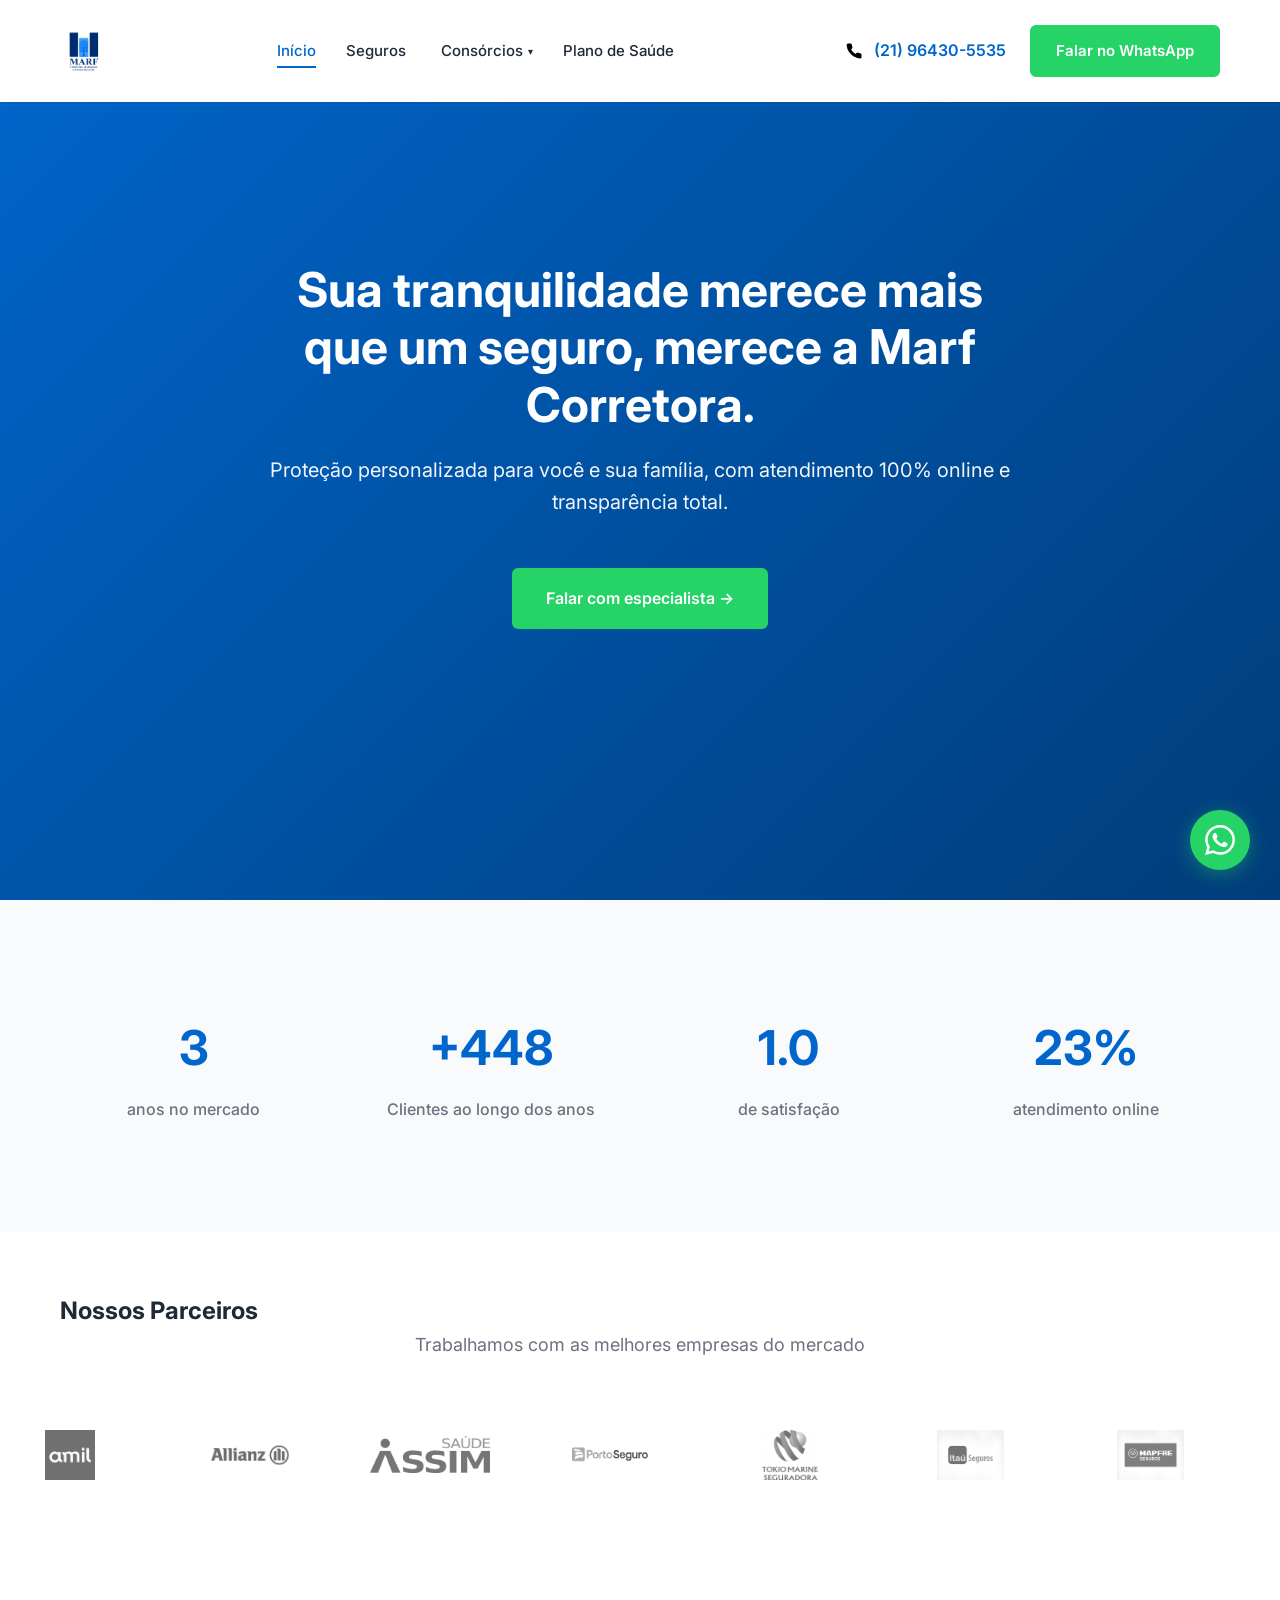
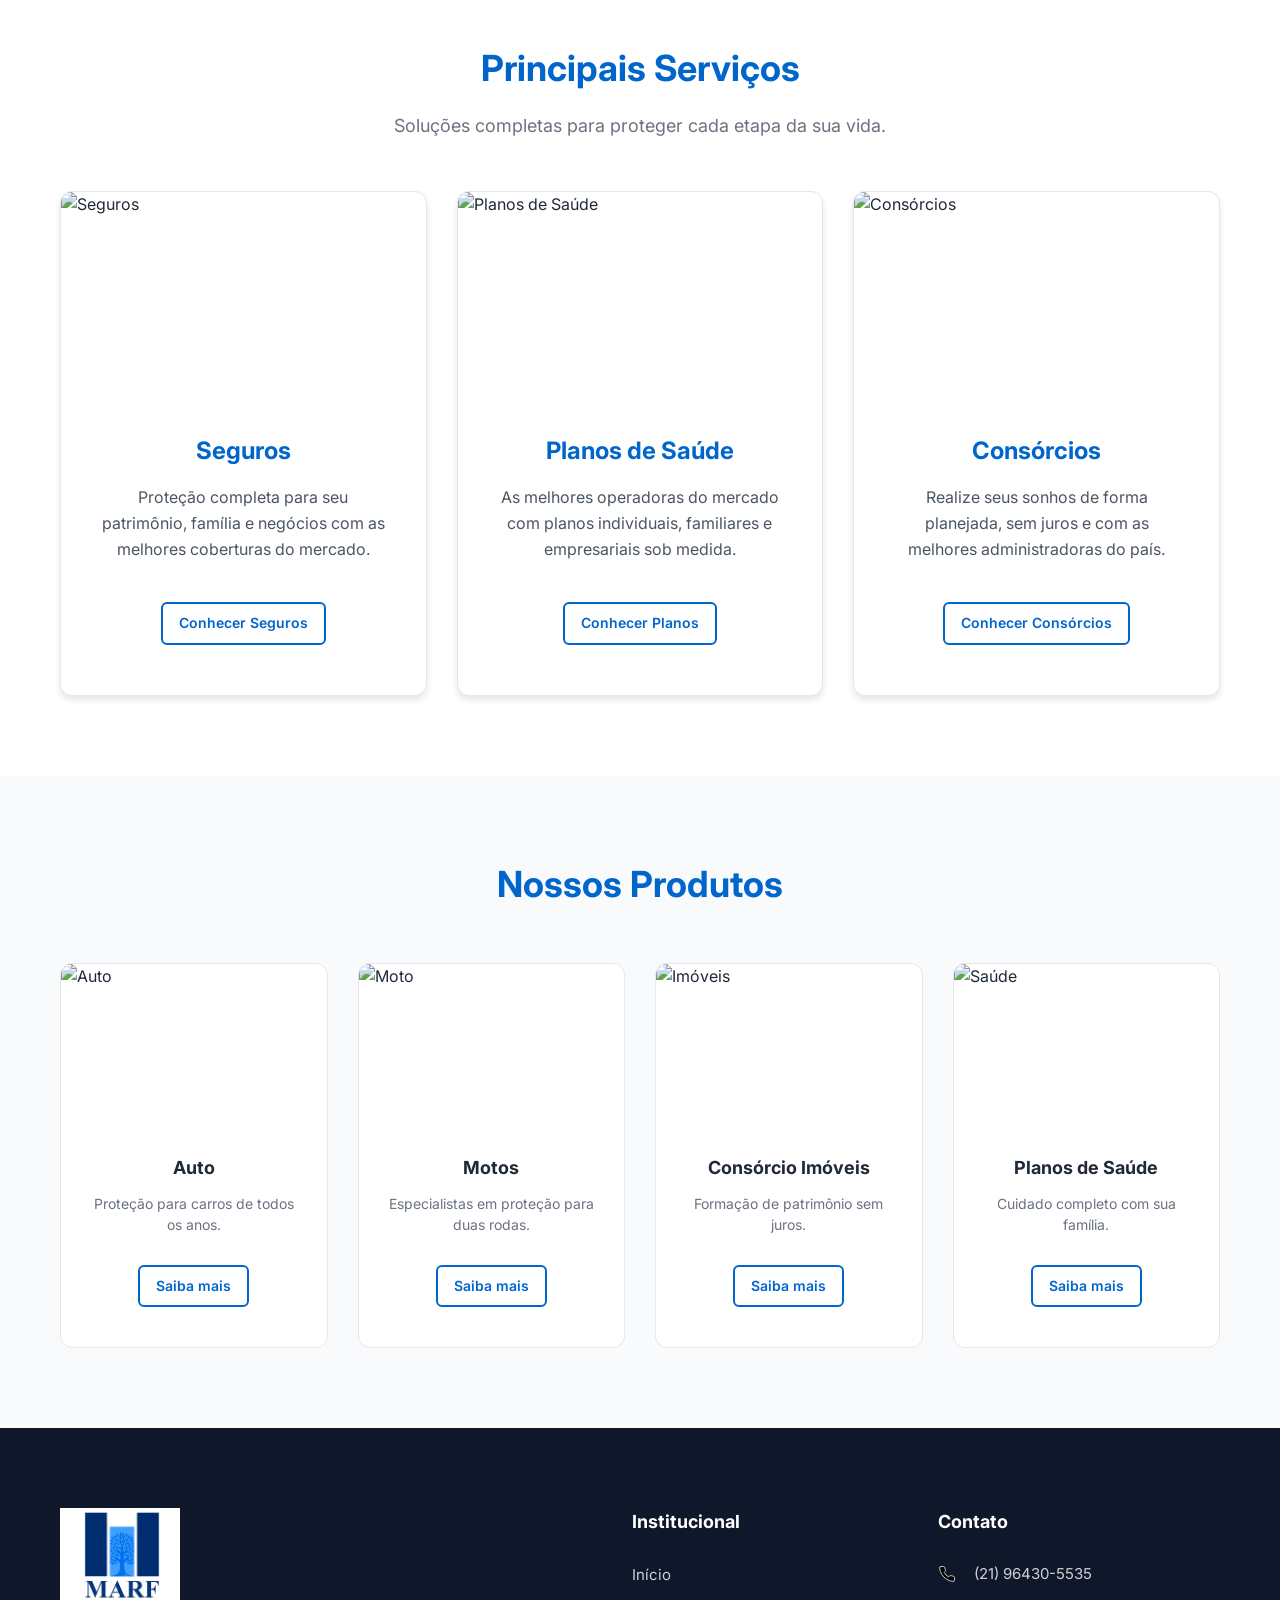
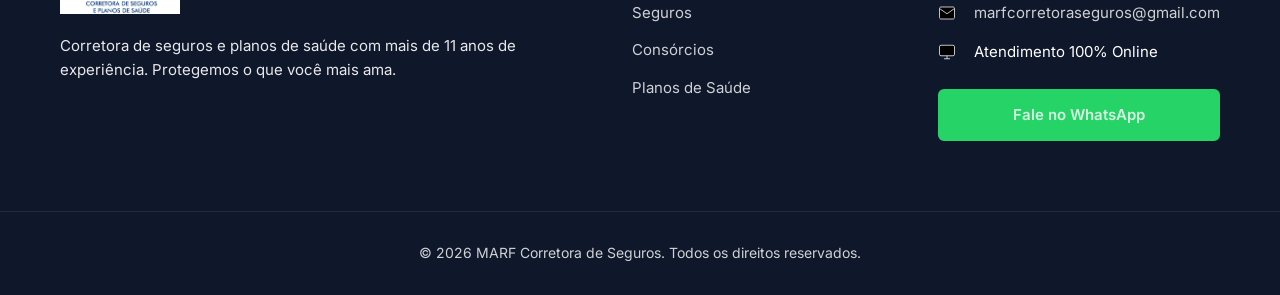
==== commit 7b764a60: "Update print statement from 'Hello' to 'Goodbye'" ====
--- a/index.html
+++ b/index.html
@@ -279,5 +279,6 @@
   <!-- ===== SCRIPTS ===== -->
   <script src="./app.js"></script>
   <script src="./whatsapp.js"></script>
+  <script src="./animations.js"></script>
 </body>
 </html>
--- a/animations.css
+++ b/animations.css
@@ -143,10 +143,165 @@
 }
 
 /* ==========================================================================
-   2. ANIMAÇÕES DE CLIQUE / INTERAÇÃO
-   ========================================================================== */
-
-/* 2.1 Ripple (Material Design) */
+   2. ANIMAÇÕES DE SURGIMENTO PARA CARDS (NOVAS)
+   ========================================================================== */
+
+/* 2.1 Card Fade In Up */
+@keyframes cardFadeInUp {
+  from {
+    opacity: 0;
+    transform: translateY(40px);
+  }
+  to {
+    opacity: 1;
+    transform: translateY(0);
+  }
+}
+
+.animate-card-up {
+  opacity: 0;
+  animation: cardFadeInUp 0.7s cubic-bezier(0.175, 0.885, 0.32, 1.275) forwards;
+}
+
+/* 2.2 Card Fade In Left */
+@keyframes cardFadeInLeft {
+  from {
+    opacity: 0;
+    transform: translateX(-40px);
+  }
+  to {
+    opacity: 1;
+    transform: translateX(0);
+  }
+}
+
+.animate-card-left {
+  opacity: 0;
+  animation: cardFadeInLeft 0.7s ease forwards;
+}
+
+/* 2.3 Card Fade In Right */
+@keyframes cardFadeInRight {
+  from {
+    opacity: 0;
+    transform: translateX(40px);
+  }
+  to {
+    opacity: 1;
+    transform: translateX(0);
+  }
+}
+
+.animate-card-right {
+  opacity: 0;
+  animation: cardFadeInRight 0.7s ease forwards;
+}
+
+/* 2.4 Card Zoom In */
+@keyframes cardZoomIn {
+  from {
+    opacity: 0;
+    transform: scale(0.85);
+  }
+  to {
+    opacity: 1;
+    transform: scale(1);
+  }
+}
+
+.animate-card-zoom {
+  opacity: 0;
+  animation: cardZoomIn 0.6s cubic-bezier(0.175, 0.885, 0.32, 1.275) forwards;
+}
+
+/* 2.5 Card Flip In */
+@keyframes cardFlipIn {
+  from {
+    opacity: 0;
+    transform: perspective(600px) rotateY(45deg);
+  }
+  to {
+    opacity: 1;
+    transform: perspective(600px) rotateY(0);
+  }
+}
+
+.animate-card-flip {
+  opacity: 0;
+  animation: cardFlipIn 0.8s ease forwards;
+}
+
+/* ==========================================================================
+   3. ANIMAÇÃO DO MENU LATERAL MOBILE (NOVA)
+   ========================================================================== */
+
+/* Entrada do menu lateral com slide suave */
+@keyframes slideInMenu {
+  from {
+    transform: translateX(100%);
+  }
+  to {
+    transform: translateX(0);
+  }
+}
+
+/* Saída do menu lateral */
+@keyframes slideOutMenu {
+  from {
+    transform: translateX(0);
+  }
+  to {
+    transform: translateX(100%);
+  }
+}
+
+/* Fade-in sequencial dos itens do menu */
+@keyframes fadeInMenuItem {
+  from {
+    opacity: 0;
+    transform: translateX(20px);
+  }
+  to {
+    opacity: 1;
+    transform: translateX(0);
+  }
+}
+
+/* Aplicar animação quando o menu abre (mobile) */
+@media (max-width: 768px) {
+  .nav-open .main-nav {
+    animation: slideInMenu 0.4s cubic-bezier(0.25, 0.46, 0.45, 0.94) forwards;
+  }
+  
+  .nav-open .nav-list > li {
+    opacity: 0;
+    animation: fadeInMenuItem 0.35s ease forwards;
+  }
+  
+  .nav-open .nav-list > li:nth-child(1) { animation-delay: 0.1s; }
+  .nav-open .nav-list > li:nth-child(2) { animation-delay: 0.2s; }
+  .nav-open .nav-list > li:nth-child(3) { animation-delay: 0.3s; }
+  .nav-open .nav-list > li:nth-child(4) { animation-delay: 0.4s; }
+  .nav-open .nav-list > li:nth-child(5) { animation-delay: 0.5s; }
+  
+  /* Submenus também animam */
+  .nav-open .dropdown-menu {
+    opacity: 0;
+    max-height: 0;
+    transition: max-height 0.4s ease, opacity 0.3s ease;
+  }
+  
+  .nav-open .dropdown.active .dropdown-menu {
+    opacity: 1;
+    max-height: 500px;
+  }
+}
+
+/* ==========================================================================
+   4. ANIMAÇÕES DE CLIQUE / INTERAÇÃO
+   ========================================================================== */
+
+/* 4.1 Ripple (Material Design) */
 @keyframes ripple {
   0% {
     box-shadow: 0 0 0 0 rgba(0, 102, 204, 0.4);
@@ -179,7 +334,7 @@
   height: 300px;
 }
 
-/* 2.2 Click Pulse */
+/* 4.2 Click Pulse */
 @keyframes clickPulse {
   0% { transform: scale(1); }
   50% { transform: scale(0.95); }
@@ -190,7 +345,7 @@
   animation: clickPulse 0.3s ease;
 }
 
-/* 2.3 Click Scale */
+/* 4.3 Click Scale */
 @keyframes clickScale {
   0% { transform: scale(1); }
   50% { transform: scale(0.9); }
@@ -201,7 +356,7 @@
   animation: clickScale 0.2s ease;
 }
 
-/* 2.4 Shake (para erros/atenção) */
+/* 4.4 Shake (para erros/atenção) */
 @keyframes shake {
   0%, 100% { transform: translateX(0); }
   10%, 30%, 50%, 70%, 90% { transform: translateX(-8px); }
@@ -212,7 +367,7 @@
   animation: shake 0.6s ease;
 }
 
-/* 2.5 Tada (chamada de atenção) */
+/* 4.5 Tada (chamada de atenção) */
 @keyframes tada {
   0% { transform: scale(1); }
   10%, 20% { transform: scale(0.9) rotate(-3deg); }
@@ -225,7 +380,7 @@
   animation: tada 1s ease;
 }
 
-/* 2.6 Rubber Band (elástico) */
+/* 4.6 Rubber Band (elástico) */
 @keyframes rubberBand {
   0% { transform: scale3d(1, 1, 1); }
   30% { transform: scale3d(1.25, 0.75, 1); }
@@ -240,7 +395,7 @@
   animation: rubberBand 1s ease;
 }
 
-/* 2.7 Jello (gelatina) */
+/* 4.7 Jello (gelatina) */
 @keyframes jello {
   0%, 100% { transform: skewX(0) skewY(0); }
   30% { transform: skewX(-12.5deg) skewY(-12.5deg); }
@@ -254,7 +409,7 @@
   animation: jello 1s ease;
 }
 
-/* 2.8 Heart Beat (batida de coração) */
+/* 4.8 Heart Beat (batida de coração) */
 @keyframes heartBeat {
   0% { transform: scale(1); }
   14% { transform: scale(1.3); }
@@ -268,10 +423,10 @@
 }
 
 /* ==========================================================================
-   3. ANIMAÇÕES CONTÍNUAS / DECORATIVAS
-   ========================================================================== */
-
-/* 3.1 Float (flutuação suave) */
+   5. ANIMAÇÕES CONTÍNUAS / DECORATIVAS
+   ========================================================================== */
+
+/* 5.1 Float (flutuação suave) */
 @keyframes float {
   0%, 100% { transform: translateY(0); }
   50% { transform: translateY(-15px); }
@@ -281,7 +436,7 @@
   animation: float 3s ease-in-out infinite;
 }
 
-/* 3.2 Glow (brilho pulsante) */
+/* 5.2 Glow (brilho pulsante) */
 @keyframes glow {
   0%, 100% {
     box-shadow: 0 0 5px var(--primary), 0 0 10px var(--primary);
@@ -295,7 +450,7 @@
   animation: glow 2s ease-in-out infinite;
 }
 
-/* 3.3 Shimmer (brilho deslizante) */
+/* 5.3 Shimmer (brilho deslizante) */
 @keyframes shimmer {
   0% { background-position: -200% 0; }
   100% { background-position: 200% 0; }
@@ -312,7 +467,7 @@
   animation: shimmer 2s linear infinite;
 }
 
-/* 3.4 Swing (balanço) */
+/* 5.4 Swing (balanço) */
 @keyframes swing {
   20% { transform: rotate(15deg); }
   40% { transform: rotate(-10deg); }
@@ -326,7 +481,7 @@
   transform-origin: top center;
 }
 
-/* 3.5 Wobble */
+/* 5.5 Wobble */
 @keyframes wobble {
   0% { transform: translateX(0); }
   15% { transform: translateX(-25%) rotate(-5deg); }
@@ -342,7 +497,7 @@
 }
 
 /* ==========================================================================
-   4. UTILITÁRIOS - DELAYS
+   6. UTILITÁRIOS - DELAYS
    ========================================================================== */
 
 .delay-1 { animation-delay: 0.1s; }
@@ -355,7 +510,7 @@
 .delay-8 { animation-delay: 0.8s; }
 
 /* ==========================================================================
-   5. UTILITÁRIOS - DURAÇÕES
+   7. UTILITÁRIOS - DURAÇÕES
    ========================================================================== */
 
 .duration-fast { animation-duration: 0.3s !important; }
@@ -364,7 +519,7 @@
 .duration-very-slow { animation-duration: 1.5s !important; }
 
 /* ==========================================================================
-   6. UTILITÁRIOS - EASING
+   8. UTILITÁRIOS - EASING
    ========================================================================== */
 
 .ease-bounce { animation-timing-function: cubic-bezier(0.175, 0.885, 0.32, 1.275) !important; }
@@ -372,10 +527,10 @@
 .ease-sharp { animation-timing-function: cubic-bezier(0.4, 0, 0.6, 1) !important; }
 
 /* ==========================================================================
-   7. CLASSES COMBINADAS (HOVER EFFECTS)
-   ========================================================================== */
-
-/* 7.1 Hover Lift (elevação suave) */
+   9. CLASSES COMBINADAS (HOVER EFFECTS)
+   ========================================================================== */
+
+/* 9.1 Hover Lift (elevação suave) */
 .animate-hover-lift {
   transition: transform 0.3s ease, box-shadow 0.3s ease;
 }
@@ -385,7 +540,7 @@
   box-shadow: 0 15px 30px rgba(0, 102, 204, 0.2);
 }
 
-/* 7.2 Hover Glow (brilho no hover) */
+/* 9.2 Hover Glow (brilho no hover) */
 .animate-hover-glow {
   transition: box-shadow 0.3s ease;
 }
@@ -394,7 +549,7 @@
   box-shadow: 0 0 20px var(--primary-light), 0 0 40px rgba(0, 102, 204, 0.3);
 }
 
-/* 7.3 Hover Rotate (rotação no hover) */
+/* 9.3 Hover Rotate (rotação no hover) */
 .animate-hover-rotate {
   transition: transform 0.4s ease;
 }
@@ -403,7 +558,7 @@
   transform: rotate(5deg) scale(1.05);
 }
 
-/* 7.4 Hover Border (borda animada) */
+/* 9.4 Hover Border (borda animada) */
 .animate-hover-border {
   position: relative;
   overflow: hidden;
@@ -424,7 +579,7 @@
   left: 0;
 }
 
-/* 7.5 Hover Shine (brilho passando) */
+/* 9.5 Hover Shine (brilho passando) */
 .animate-hover-shine {
   position: relative;
   overflow: hidden;
@@ -451,7 +606,7 @@
 }
 
 /* ==========================================================================
-   8. RESPEITAR "REDUCED MOTION"
+   10. RESPEITAR "REDUCED MOTION"
    ========================================================================== */
 
 @media (prefers-reduced-motion: reduce) {
@@ -463,6 +618,11 @@
   .animate-flip-in-x,
   .animate-bounce-in,
   .animate-slide-in-up,
+  .animate-card-up,
+  .animate-card-left,
+  .animate-card-right,
+  .animate-card-zoom,
+  .animate-card-flip,
   .animate-float,
   .animate-glow,
   .animate-shimmer,
@@ -474,10 +634,16 @@
     transform: none;
   }
   
-  /* Manter apenas transições suaves */
+  .nav-open .main-nav,
+  .nav-open .nav-list > li {
+    animation: none !important;
+    opacity: 1;
+    transform: none;
+  }
+  
   .animate-hover-lift:hover,
   .animate-hover-glow:hover,
   .animate-hover-rotate:hover {
     transform: none;
   }
-}+}
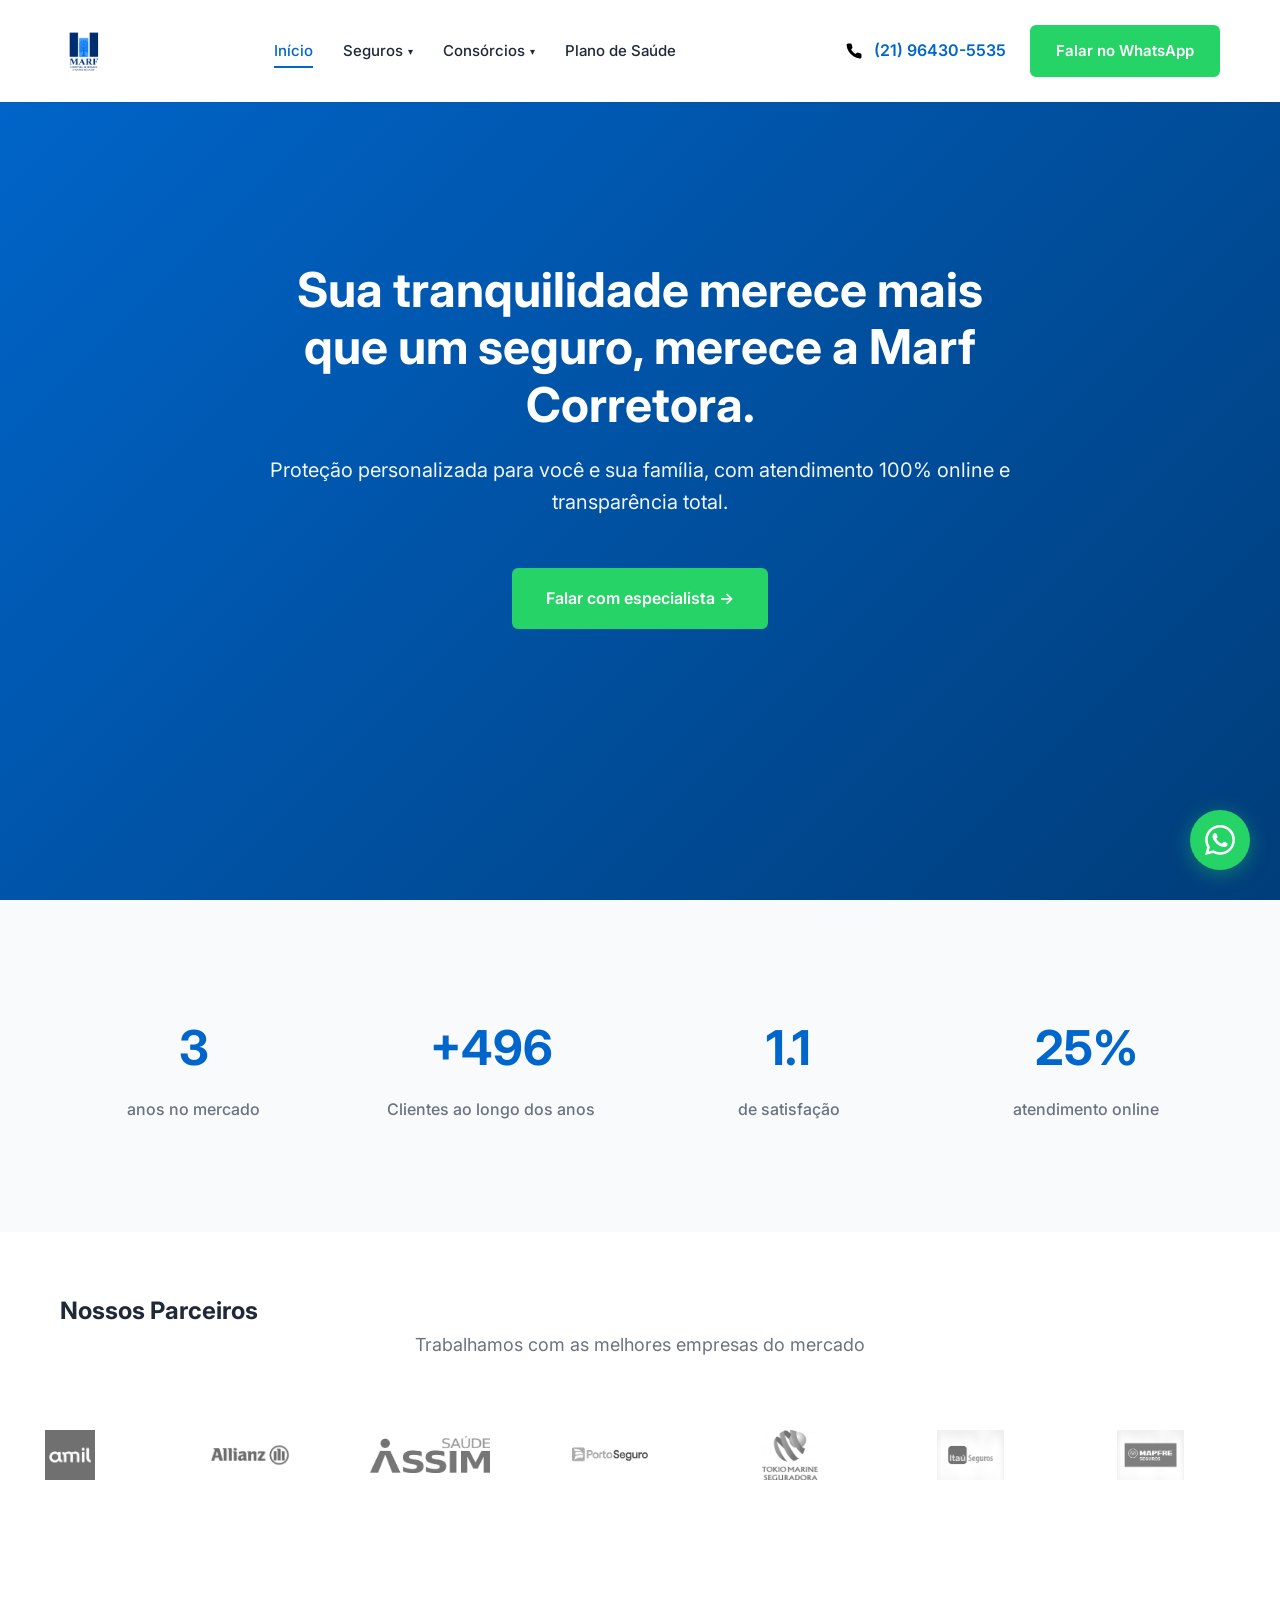
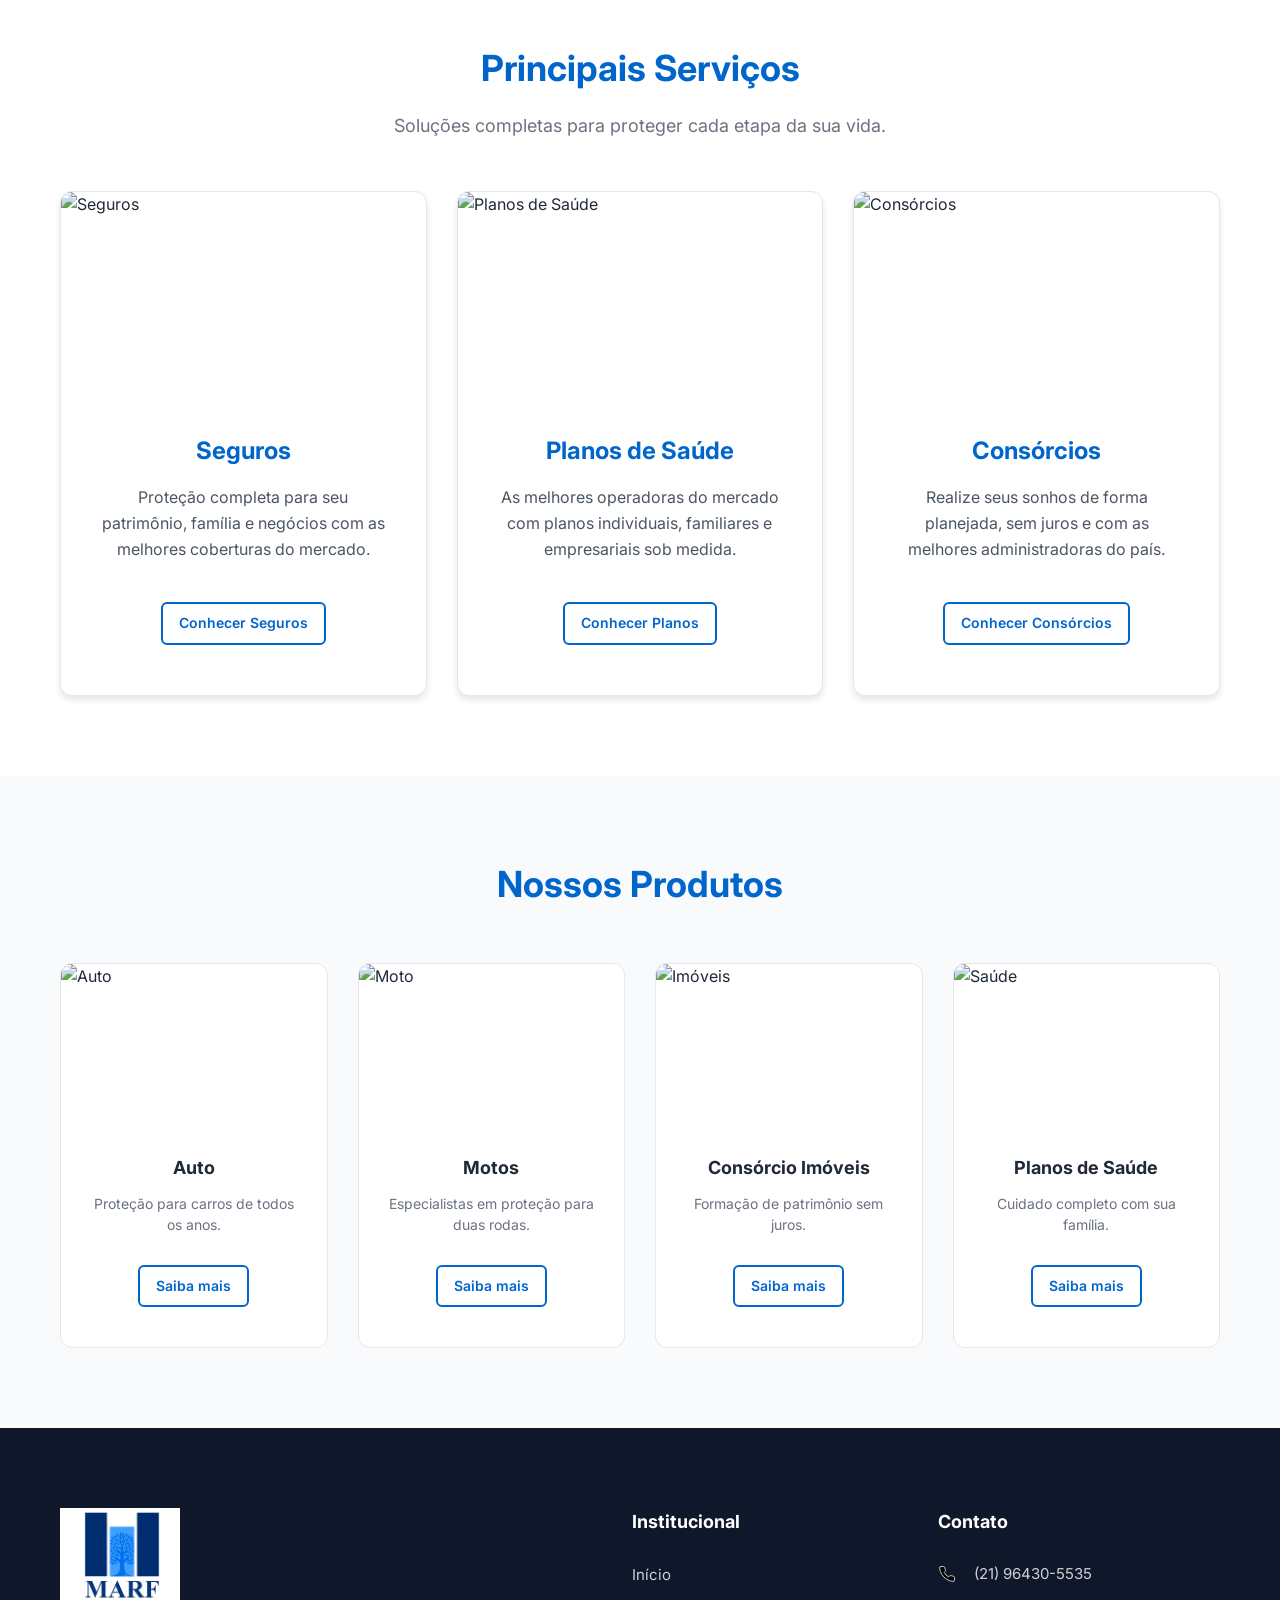
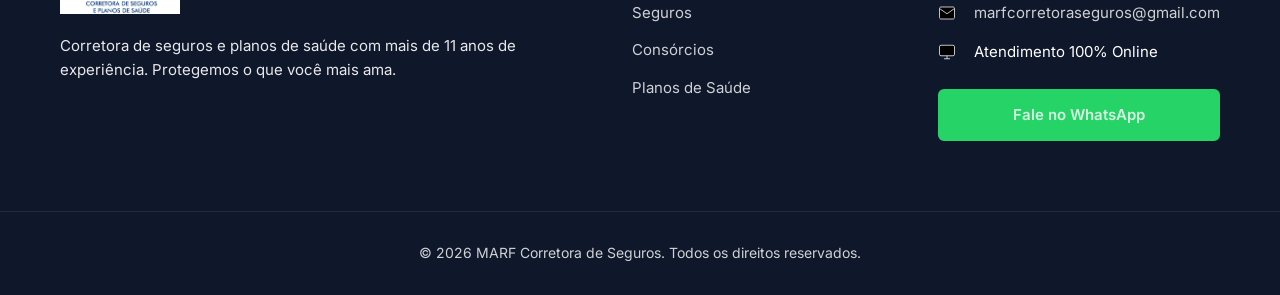
==== commit 9c347101: "Update fmt.Println message from 'Hello' to 'Goodbye'" ====
--- a/index.html
+++ b/index.html
@@ -18,8 +18,8 @@
   <link rel="preconnect" href="https://fonts.googleapis.com">
   <link rel="preconnect" href="https://fonts.gstatic.com" crossorigin>
   <link href="https://fonts.googleapis.com/css2?family=Inter:wght@400;500;600;700&display=swap" rel="stylesheet">
-  <link rel="stylesheet" href="style.css">
-  <link rel="stylesheet" href="animations.css">
+  <link rel="stylesheet" href="./style.css">
+  <link rel="stylesheet" href="./animations.css">
 </head>
 <body>
 
@@ -33,7 +33,7 @@
         <ul class="nav-list">
           <li><a href="./index.html" class="active">Início</a></li>
           <li class="dropdown">
-            <a href="#" class="dropdown-toggle">Seguros <span class="arrow"></span></a>
+            <a href="#" class="dropdown-toggle">Seguros <span class="arrow">▾</span></a>
             <ul class="dropdown-menu">
               <li><a href="./seguros.html#auto">Auto</a></li>
               <li><a href="./seguros.html#moto">Moto</a></li>
@@ -104,55 +104,54 @@
     </div>
   </section>
 
- <!-- ===== PARCEIROS CAROUSEL ===== -->
-<section class="partners-section">
-  <div class="container">
-    <div class="partners-header">
-      <h2 class="animate-on-scroll">Nossos Parceiros</h2>
-      <p class="section-sub animate-on-scroll">Trabalhamos com as melhores empresas do mercado</p>
-    </div>
-  </div>
-  <div class="partners-carousel-wrapper">
-    <div class="partners-track">
-      <!-- PRIMEIRA FILEIRA (16 logos) -->
-      <div class="partner-item"><img src="./img/parceiro-1.avif" alt="Parceiro 1" class="partner-logo" loading="lazy"></div>
-      <div class="partner-item"><img src="./img/parceiro-2.avif" alt="Parceiro 2" class="partner-logo" loading="lazy"></div>
-      <div class="partner-item"><img src="./img/parceiro-3.avif" alt="Parceiro 3" class="partner-logo" loading="lazy"></div>
-      <div class="partner-item"><img src="./img/parceiro-4.avif" alt="Parceiro 4" class="partner-logo" loading="lazy"></div>
-      <div class="partner-item"><img src="./img/parceiro-5.avif" alt="Parceiro 5" class="partner-logo" loading="lazy"></div>
-      <div class="partner-item"><img src="./img/parceiro-6.avif" alt="Parceiro 6" class="partner-logo" loading="lazy"></div>
-      <div class="partner-item"><img src="./img/parceiro-7.avif" alt="Parceiro 7" class="partner-logo" loading="lazy"></div>
-      <div class="partner-item"><img src="./img/parceiro-8.avif" alt="Parceiro 8" class="partner-logo" loading="lazy"></div>
-      <div class="partner-item"><img src="./img/parceiro-9.avif" alt="Parceiro 9" class="partner-logo" loading="lazy"></div>
-      <div class="partner-item"><img src="./img/parceiro-10.avif" alt="Parceiro 10" class="partner-logo" loading="lazy"></div>
-      <div class="partner-item"><img src="./img/parceiro-11.avif" alt="Parceiro 11" class="partner-logo" loading="lazy"></div>
-      <div class="partner-item"><img src="./img/parceiro-12.avif" alt="Parceiro 12" class="partner-logo" loading="lazy"></div>
-      <div class="partner-item"><img src="./img/parceiro-13.avif" alt="Parceiro 13" class="partner-logo" loading="lazy"></div>
-      <div class="partner-item"><img src="./img/parceiro-14.avif" alt="Parceiro 14" class="partner-logo" loading="lazy"></div>
-      <div class="partner-item"><img src="./img/parceiro-15.avif" alt="Parceiro 15" class="partner-logo" loading="lazy"></div>
-      <div class="partner-item"><img src="./img/parceiro-16.avif" alt="Parceiro 16" class="partner-logo" loading="lazy"></div>
-      
-      <!-- SEGUNDA FILEIRA DUPLICADA (Para o loop infinito) -->
-      <div class="partner-item"><img src="./img/parceiro-1.avif" alt="Parceiro 1" class="partner-logo" loading="lazy"></div>
-      <div class="partner-item"><img src="./img/parceiro-2.avif" alt="Parceiro 2" class="partner-logo" loading="lazy"></div>
-      <div class="partner-item"><img src="./img/parceiro-3.avif" alt="Parceiro 3" class="partner-logo" loading="lazy"></div>
-      <div class="partner-item"><img src="./img/parceiro-4.avif" alt="Parceiro 4" class="partner-logo" loading="lazy"></div>
-      <div class="partner-item"><img src="./img/parceiro-5.avif" alt="Parceiro 5" class="partner-logo" loading="lazy"></div>
-      <div class="partner-item"><img src="./img/parceiro-6.avif" alt="Parceiro 6" class="partner-logo" loading="lazy"></div>
-      <div class="partner-item"><img src="./img/parceiro-7.avif" alt="Parceiro 7" class="partner-logo" loading="lazy"></div>
-      <div class="partner-item"><img src="./img/parceiro-8.avif" alt="Parceiro 8" class="partner-logo" loading="lazy"></div>
-      <div class="partner-item"><img src="./img/parceiro-9.avif" alt="Parceiro 9" class="partner-logo" loading="lazy"></div>
-      <div class="partner-item"><img src="./img/parceiro-10.avif" alt="Parceiro 10" class="partner-logo" loading="lazy"></div>
-      <div class="partner-item"><img src="./img/parceiro-11.avif" alt="Parceiro 11" class="partner-logo" loading="lazy"></div>
-      <div class="partner-item"><img src="./img/parceiro-12.avif" alt="Parceiro 12" class="partner-logo" loading="lazy"></div>
-      <div class="partner-item"><img src="./img/parceiro-13.avif" alt="Parceiro 13" class="partner-logo" loading="lazy"></div>
-      <div class="partner-item"><img src="./img/parceiro-14.avif" alt="Parceiro 14" class="partner-logo" loading="lazy"></div>
-      <div class="partner-item"><img src="./img/parceiro-15.avif" alt="Parceiro 15" class="partner-logo" loading="lazy"></div>
-      <div class="partner-item"><img src="./img/parceiro-16.avif" alt="Parceiro 16" class="partner-logo" loading="lazy"></div>
-    </div>
-  </div>
-</section>
-
+  <!-- ===== PARCEIROS CAROUSEL ===== -->
+  <section class="partners-section">
+    <div class="container">
+      <div class="partners-header">
+        <h2 class="animate-on-scroll">Nossos Parceiros</h2>
+        <p class="section-sub animate-on-scroll">Trabalhamos com as melhores empresas do mercado</p>
+      </div>
+    </div>
+    <div class="partners-carousel-wrapper">
+      <div class="partners-track">
+        <!-- PRIMEIRA FILEIRA (16 logos) -->
+        <div class="partner-item"><img src="./img/parceiro-1.avif" alt="Parceiro 1" class="partner-logo" loading="lazy"></div>
+        <div class="partner-item"><img src="./img/parceiro-2.avif" alt="Parceiro 2" class="partner-logo" loading="lazy"></div>
+        <div class="partner-item"><img src="./img/parceiro-3.avif" alt="Parceiro 3" class="partner-logo" loading="lazy"></div>
+        <div class="partner-item"><img src="./img/parceiro-4.avif" alt="Parceiro 4" class="partner-logo" loading="lazy"></div>
+        <div class="partner-item"><img src="./img/parceiro-5.avif" alt="Parceiro 5" class="partner-logo" loading="lazy"></div>
+        <div class="partner-item"><img src="./img/parceiro-6.avif" alt="Parceiro 6" class="partner-logo" loading="lazy"></div>
+        <div class="partner-item"><img src="./img/parceiro-7.avif" alt="Parceiro 7" class="partner-logo" loading="lazy"></div>
+        <div class="partner-item"><img src="./img/parceiro-8.avif" alt="Parceiro 8" class="partner-logo" loading="lazy"></div>
+        <div class="partner-item"><img src="./img/parceiro-9.avif" alt="Parceiro 9" class="partner-logo" loading="lazy"></div>
+        <div class="partner-item"><img src="./img/parceiro-10.avif" alt="Parceiro 10" class="partner-logo" loading="lazy"></div>
+        <div class="partner-item"><img src="./img/parceiro-11.avif" alt="Parceiro 11" class="partner-logo" loading="lazy"></div>
+        <div class="partner-item"><img src="./img/parceiro-12.avif" alt="Parceiro 12" class="partner-logo" loading="lazy"></div>
+        <div class="partner-item"><img src="./img/parceiro-13.avif" alt="Parceiro 13" class="partner-logo" loading="lazy"></div>
+        <div class="partner-item"><img src="./img/parceiro-14.avif" alt="Parceiro 14" class="partner-logo" loading="lazy"></div>
+        <div class="partner-item"><img src="./img/parceiro-15.avif" alt="Parceiro 15" class="partner-logo" loading="lazy"></div>
+        <div class="partner-item"><img src="./img/parceiro-16.avif" alt="Parceiro 16" class="partner-logo" loading="lazy"></div>
+        
+        <!-- SEGUNDA FILEIRA DUPLICADA (Para o loop infinito) -->
+        <div class="partner-item"><img src="./img/parceiro-1.avif" alt="Parceiro 1" class="partner-logo" loading="lazy"></div>
+        <div class="partner-item"><img src="./img/parceiro-2.avif" alt="Parceiro 2" class="partner-logo" loading="lazy"></div>
+        <div class="partner-item"><img src="./img/parceiro-3.avif" alt="Parceiro 3" class="partner-logo" loading="lazy"></div>
+        <div class="partner-item"><img src="./img/parceiro-4.avif" alt="Parceiro 4" class="partner-logo" loading="lazy"></div>
+        <div class="partner-item"><img src="./img/parceiro-5.avif" alt="Parceiro 5" class="partner-logo" loading="lazy"></div>
+        <div class="partner-item"><img src="./img/parceiro-6.avif" alt="Parceiro 6" class="partner-logo" loading="lazy"></div>
+        <div class="partner-item"><img src="./img/parceiro-7.avif" alt="Parceiro 7" class="partner-logo" loading="lazy"></div>
+        <div class="partner-item"><img src="./img/parceiro-8.avif" alt="Parceiro 8" class="partner-logo" loading="lazy"></div>
+        <div class="partner-item"><img src="./img/parceiro-9.avif" alt="Parceiro 9" class="partner-logo" loading="lazy"></div>
+        <div class="partner-item"><img src="./img/parceiro-10.avif" alt="Parceiro 10" class="partner-logo" loading="lazy"></div>
+        <div class="partner-item"><img src="./img/parceiro-11.avif" alt="Parceiro 11" class="partner-logo" loading="lazy"></div>
+        <div class="partner-item"><img src="./img/parceiro-12.avif" alt="Parceiro 12" class="partner-logo" loading="lazy"></div>
+        <div class="partner-item"><img src="./img/parceiro-13.avif" alt="Parceiro 13" class="partner-logo" loading="lazy"></div>
+        <div class="partner-item"><img src="./img/parceiro-14.avif" alt="Parceiro 14" class="partner-logo" loading="lazy"></div>
+        <div class="partner-item"><img src="./img/parceiro-15.avif" alt="Parceiro 15" class="partner-logo" loading="lazy"></div>
+        <div class="partner-item"><img src="./img/parceiro-16.avif" alt="Parceiro 16" class="partner-logo" loading="lazy"></div>
+      </div>
+    </div>
+  </section>
   
   <!-- ===== PRINCIPAIS SERVIÇOS ===== -->
   <section class="section">
